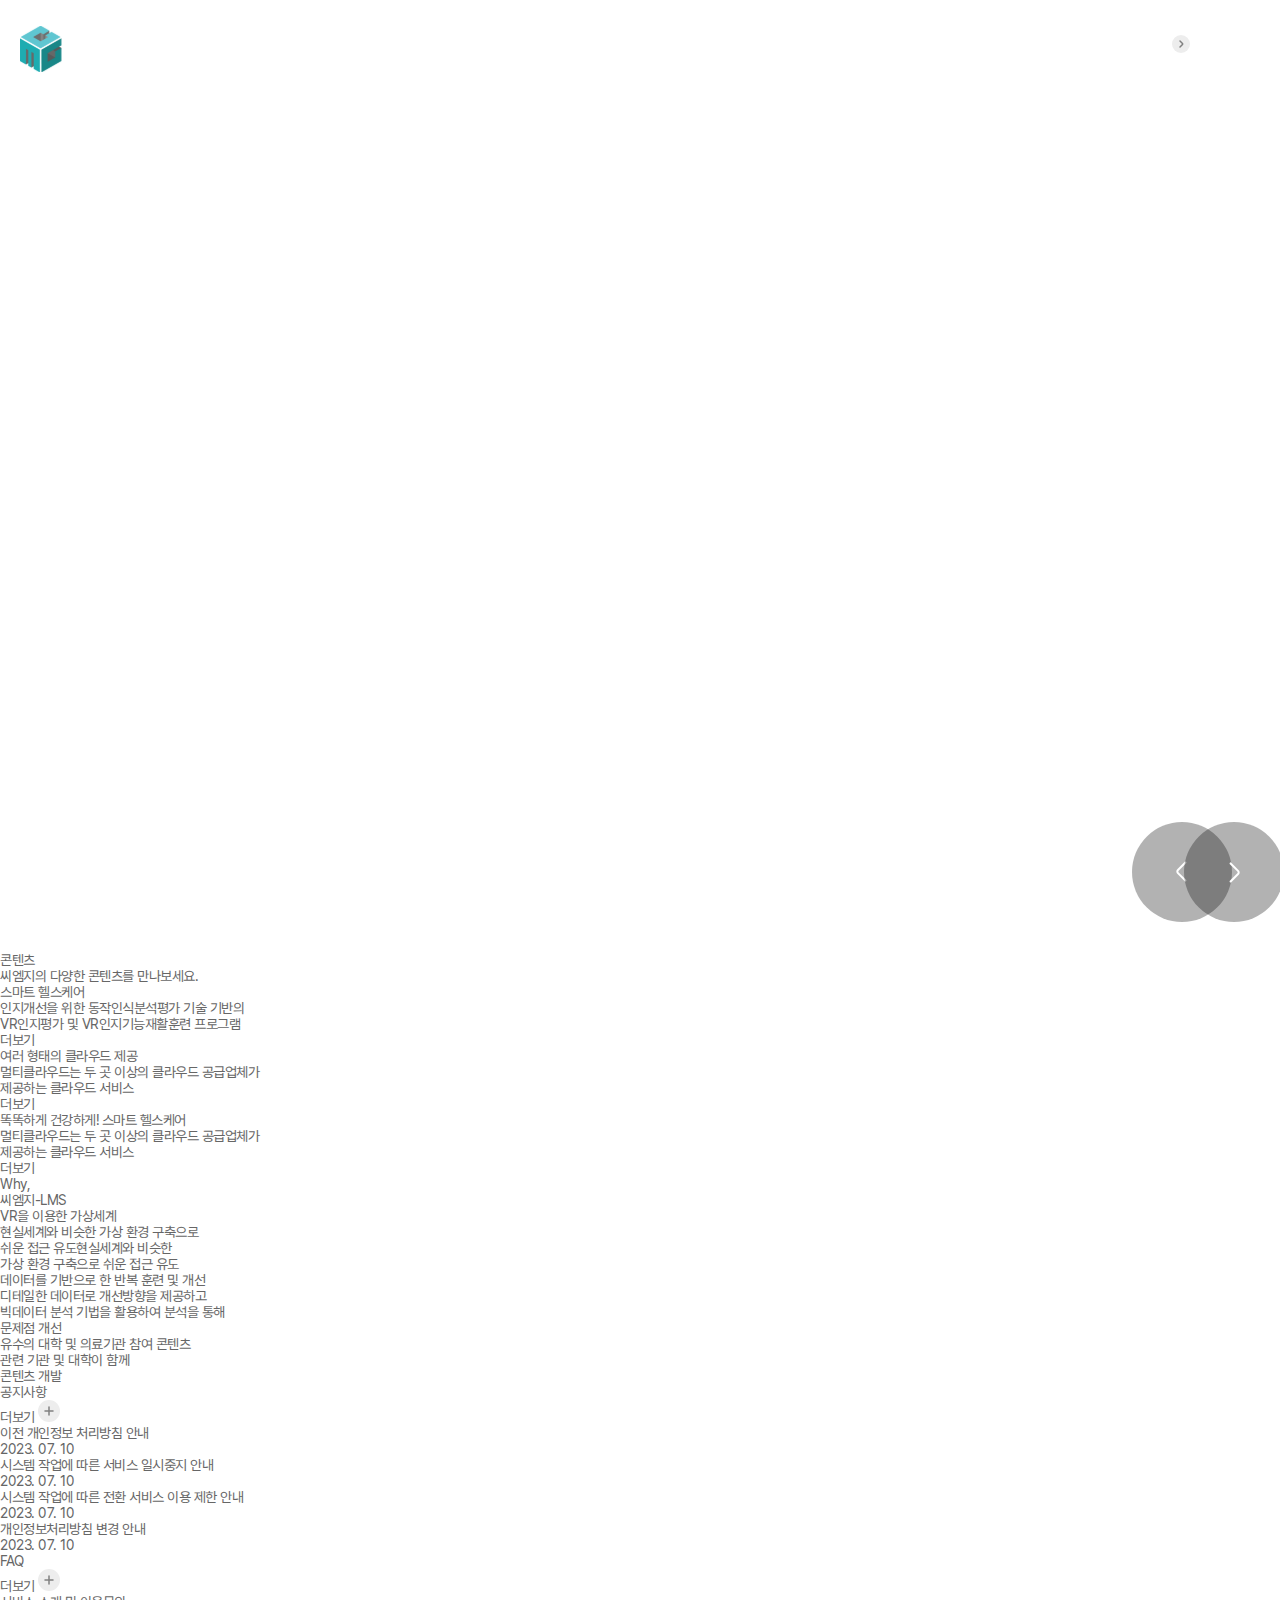
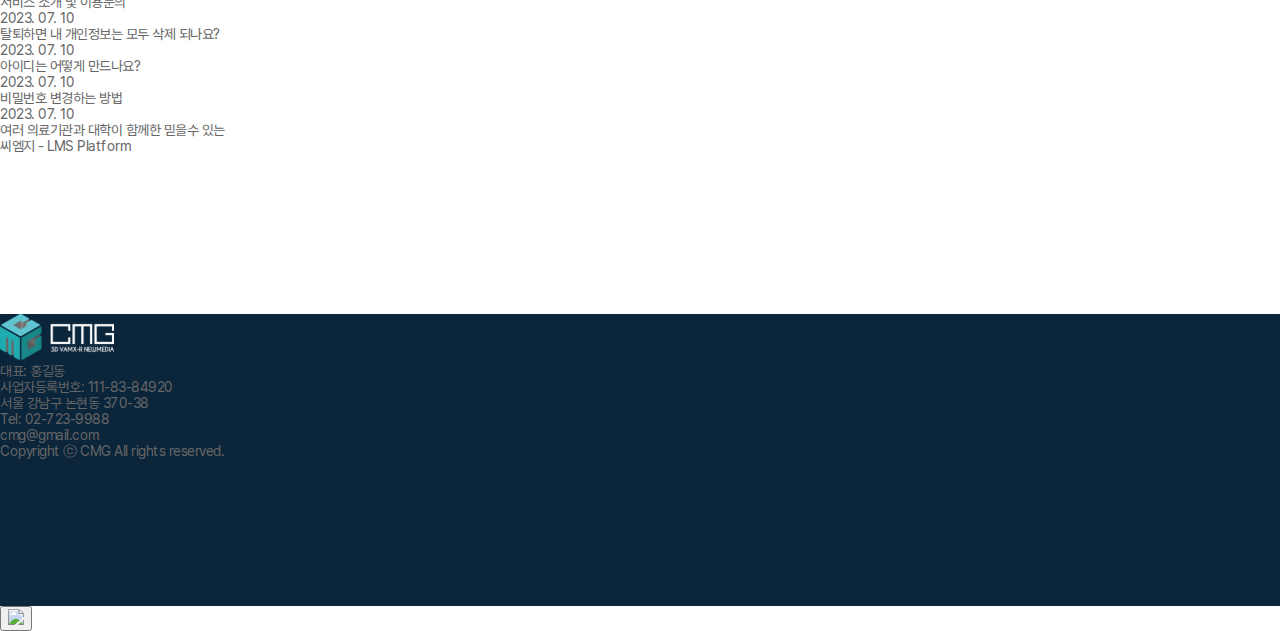
==== html/page/index.html @ c01ad48a "Initial commit" ====
<!DOCTYPE html>
<html>
<head>
    <meta charset="utf-8"/>
    <meta name="viewport"
          content="user-scalable=no, initial-scale=1.0, maximum-scale=1.0, minimum-scale=1.0, width=device-width"/>
    <meta name="format-detection" content="telephone=no"/>
    <title></title>
    <link rel="stylesheet" href="../../assets/style/swiper.css" type="text/css"/>
    <link rel="stylesheet" href="../../assets/style/common.css" type="text/css"/>

    <script type="text/javascript" src="../../assets/script/ui.js"></script>
    <script type="text/javascript" src="../../assets/script/lib/swiper.js"></script>
    <script type="text/javascript" src="../../assets/script/common.js"></script>

</head>
<body>

<div class="wrapper"><!-- start : wrapper -->

    <header><!-- start : header -->
        <div class="rela">
            <h1>
                <a href="javascript:void(0)"><img src="../../assets/image/etc/etc-logo.svg" /></a>
            </h1>
            <div class="gnb-box">
                <ul class="gnb-list">
                    <li><a href="javascript:void(0)">플랫폼 소개</a></li>
                    <li><a href="javascript:void(0)">콘텐츠 소개</a></li>
                    <li><a href="javascript:void(0)">이용자 지원</a></li>
                    <li><a href="javascript:void(0)">제품문의</a></li>
                    <li><a href="javascript:void(0)">마이페이지</a></li>
                </ul>

                <div class="side-cont">
                    <a href="javascript:void(0)" class="btn-link-shop">
                        <span>로그인 · 회원가입</span>
                        <img src="../../assets/image/ico/ico-mb-arr.svg" />
                    </a>
                    <a href="javascript:void(0)" class="btn-total-nav"><img src="../../assets/image/ico/ico-totalmenu.svg" /></a>
                </div>

            </div>
        </div>

        <div class="totalmenu-wrap">
            <div class="rela01">
                <div class="mob-link-wrap">
                    <a href="javascript:void(0)" class="btn-link-shop">
                        <span>로그인 · 회원가입</span>
                        <img src="../../assets/image/ico/ico-mb-arr.svg" />
                    </a>
                </div>
                <ul>
                    <li>
                        <a href="javascript:void(0)">
                            <span>플랫폼 소개</span>
                            <div class="ico"></div>
                        </a>
                        <div class="sub-menu-wrap">
                            <div class="sub-item">
                                <ul>
                                    <li><a href="javascript:void(0)">스마트 헬스케어란?</a></li>
                                    <li><a href="javascript:void(0)">협력사 소개</a></li>
                                </ul>
                            </div>
                        </div>
                    </li>
                    <li>
                        <a href="javascript:void(0)">
                            <span>콘텐츠 소개</span>
                            <div class="ico"></div>
                        </a>
                        <div class="sub-menu-wrap">
                            <div class="sub-item">
                                <ul>
                                    <li><a href="javascript:void(0)">스마트 헬스케어란?</a></li>
                                    <li><a href="javascript:void(0)">협력사 소개</a></li>
                                </ul>
                            </div>
                        </div>
                    </li>
                    <li>
                        <a href="javascript:void(0)">
                            <span>이용자 지원</span>
                            <div class="ico"></div>
                        </a>
                        <div class="sub-menu-wrap">
                            <div class="sub-item">
                                <ul>
                                    <li><a href="javascript:void(0)">스마트 헬스케어란?</a></li>
                                    <li><a href="javascript:void(0)">협력사 소개</a></li>
                                </ul>
                            </div>
                        </div>
                    </li>
                    <li>
                        <a href="javascript:void(0)">
                            <span>제품문의</span>
                            <div class="ico"></div>
                        </a>
                        <div class="sub-menu-wrap">
                            <div class="sub-item">
                                <ul>
                                    <li><a href="javascript:void(0)">스마트 헬스케어란?</a></li>
                                    <li><a href="javascript:void(0)">협력사 소개</a></li>
                                </ul>
                            </div>
                        </div>
                    </li>
                    <li>
                        <a href="javascript:void(0)">
                            <span>마이페이지</span>
                            <div class="ico"></div>
                        </a>
                        <div class="sub-menu-wrap">
                            <div class="sub-item">
                                <ul>
                                    <li><a href="javascript:void(0)">스마트 헬스케어란?</a></li>
                                    <li><a href="javascript:void(0)">협력사 소개</a></li>
                                </ul>
                            </div>
                        </div>
                    </li>
                </ul>

            </div>
        </div>

    </header><!-- end : header -->

    <div class="container" id="contents"><!-- start : container -->

        <section class="main-slide-wrap">
            <!-- Swiper -->
            <div id="main-slide-wrap" class="swiper-container">
                <div class="swiper-wrapper">
                    <div class="swiper-slide">
                        <div class="slide-item bg01" style="background:url(../../assets/image/etc/etc-main-slide-list01.jpg) no-repeat center top"></div>
                        <div class="cont">
                            <div class="tit">MAKE YOUR PHYSICAL <br />ACTIVITY BETTER</div>
                            <div class="desc">모두가 건강한 삶을 나누는 가치 당신의 활동을 연구하는 CMG</div>
                        </div>
                    </div>
                    <div class="swiper-slide">
                        <div class="slide-item bg02" style="background:url(../../assets/image/etc/etc-main-slide-list01.jpg) no-repeat center top"></div>
                        <div class="cont">
                            <div class="tit">MAKE YOUR PHYSICAL <br />ACTIVITY BETTER</div>
                            <div class="desc">모두가 건강한 삶을 나누는 가치 당신의 활동을 연구하는 CMG</div>
                        </div>
                    </div>
                    <div class="swiper-slide">
                        <div class="slide-item bg03" style="background:url(../../assets/image/etc/etc-main-slide-list01.jpg) no-repeat center top"></div>
                        <div class="cont">
                            <div class="tit">MAKE YOUR PHYSICAL <br />ACTIVITY BETTER</div>
                            <div class="desc">모두가 건강한 삶을 나누는 가치 당신의 활동을 연구하는 CMG</div>
                        </div>
                    </div>

                </div>

                <div class="main-slide-ctrl">
                    <button type="button" class="btn-prev" onclick="mainSlideWrap.slidePrev()"><img src="../../assets/image/ico/ico-slide-prev.svg" /></button>
                    <button type="button" class="btn-next" onclick="mainSlideWrap.slideNext()"><img src="../../assets/image/ico/ico-slide-next.svg" /></button>
                </div>
            </div>
            <script>
                var mainSlideWrap = new Swiper('#main-slide-wrap', {
                    //loop: true,
                    speed: 1000,
                    parallax: true,
                    slidesPerView: "1",
                    spaceBetween: 0,
                    pagination: {
                        el: ".swiper-pagination",
                        type: "progressbar",
                    },
                    breakpoints: {
                        320: {
                            slidesPerView:'1',
                            spaceBetween: 0
                        },
                        // when window width is >= 640px
                        769: {
                            autoplay: {
                                delay: 4000,
                                disableOnInteraction: false,
                            },
                            slidesPerView:'1',
                            spaceBetween: 0
                        }
                    },
                    on: {
                        slideChangeTransitionEnd: function () {
                           // $(".main-slide-wrap .pagination-cnt-wrap span").text(this.activeIndex+1);
                            $(".main-mob-page ul li a").removeClass("on");
                            $(".main-mob-page ul li:eq("+this.activeIndex+") a").addClass("on");
                        },
                    }
                });

            </script>
        </section>

        <!--
        aos="fade-right" data-aos-delay="50"
        -->

        <section class="main-contents-wrap">
            <div class="mtit">콘텐츠</div>
            <div class="mdesc">씨엠지의 다양한 콘텐츠를 만나보세요.</div>
            <ul>
                <li>
                    <a href="javascript:void(0)">
                        <div class="mpic">
                            <div class="stit">스마트 헬스케어</div>
                            <div class="sdesc">인지개선을 위한 동작인식분석평가 기술 기반의
                                <br />VR인지평가 및 VR인지기능재활훈련 프로그램</div>
                            <div class="more">더보기</div>
                        </div>
                    </a>
                </li>
                <li>
                    <a href="javascript:void(0)">
                        <div class="mpic">
                            <div class="stit">여러 형태의 클라우드 제공</div>
                            <div class="sdesc">멀티클라우드는 두 곳 이상의 클라우드 공급업체가
                                <br />제공하는 클라우드 서비스</div>
                            <div class="more">더보기</div>
                        </div>
                    </a>
                </li>
                <li>
                    <a href="javascript:void(0)">
                        <div class="mpic">
                            <div class="stit">똑똑하게 건강하게! 스마트 헬스케어</div>
                            <div class="sdesc">멀티클라우드는 두 곳 이상의 클라우드 공급업체가
                                <br />제공하는 클라우드 서비스</div>
                            <div class="more">더보기</div>
                        </div>
                    </a>
                </li>
            </ul>
        </section>

        <section class="main-why-wrap">
            <div class="mtit">Why, <br />씨엠지-LMS</div>
            <ul>
                <li>
                    <div class="sico"></div>
                    <div class="stit">VR을 이용한 가상세계</div>
                    <div class="sdesc">현실세계와 비슷한 가상 환경 구축으로
                        <br />쉬운 접근 유도현실세계와 비슷한
                        <br />가상 환경 구축으로 쉬운 접근 유도</div>
                </li>
                <li>
                    <div class="sico"></div>
                    <div class="stit">데이터를 기반으로 한 반복 훈련 및 개선</div>
                    <div class="sdesc">디테일한 데이터로 개선방향을 제공하고
                        <br />빅데이터 분석 기법을 활용하여 분석을 통해
                        <br />문제점 개선</div>
                </li>
                <li>
                    <div class="sico"></div>
                    <div class="stit">유수의 대학 및 의료기관 참여 콘텐츠</div>
                    <div class="sdesc">관련 기관 및 대학이 함께
                        <br />콘텐츠 개발</div>
                </li>
            </ul>
        </section>

        <section class="main-latest-wrap">
            <div class="mitem">
                <div class="latest-header-wrap">
                    <div class="mtit">공지사항</div>
                    <a href="javascript:void(0)">
                        <span>더보기</span>
                        <img src="../../assets/image/ico/ico-more.svg" />
                    </a>
                </div>
                <ul>
                    <li>
                        <a href="javascript:void(0)">
                            <div class="stit">이전 개인정보 처리방침 안내</div>
                            <div class="sdate">2023. 07. 10</div>
                        </a>
                    </li>
                    <li>
                        <a href="javascript:void(0)">
                            <div class="stit">시스템 작업에 따른 서비스 일시중지 안내</div>
                            <div class="sdate">2023. 07. 10</div>
                        </a>
                    </li>
                    <li>
                        <a href="javascript:void(0)">
                            <div class="stit">시스템 작업에 따른 전환 서비스 이용 제한 안내</div>
                            <div class="sdate">2023. 07. 10</div>
                        </a>
                    </li>
                    <li>
                        <a href="javascript:void(0)">
                            <div class="stit">개인정보처리방침 변경 안내</div>
                            <div class="sdate">2023. 07. 10</div>
                        </a>
                    </li>
                </ul>
            </div>
            <div class="mitem">
                <div class="latest-header-wrap">
                    <div class="mtit">FAQ</div>
                    <a href="javascript:void(0)">
                        <span>더보기</span>
                        <img src="../../assets/image/ico/ico-more.svg" />
                    </a>
                </div>
                <ul>
                    <li>
                        <a href="javascript:void(0)">
                            <div class="stit">서비스 소개 및 이용문의</div>
                            <div class="sdate">2023. 07. 10</div>
                        </a>
                    </li>
                    <li>
                        <a href="javascript:void(0)">
                            <div class="stit">탈퇴하면 내 개인정보는 모두 삭제 되나요?</div>
                            <div class="sdate">2023. 07. 10</div>
                        </a>
                    </li>
                    <li>
                        <a href="javascript:void(0)">
                            <div class="stit">아이디는 어떻게 만드나요?</div>
                            <div class="sdate">2023. 07. 10</div>
                        </a>
                    </li>
                    <li>
                        <a href="javascript:void(0)">
                            <div class="stit">비밀번호 변경하는 방법</div>
                            <div class="sdate">2023. 07. 10</div>
                        </a>
                    </li>
                </ul>
            </div>
        </section>

        <section class="main-partner-wrap">
            <div class="mtit">여러 의료기관과 대학이 함께한 믿을수 있는
                <br /><strong>씨엠지 - LMS Platform</strong>
            </div>
            <ul>
                <li><img src="" /></li>
                <li><img src="" /></li>
                <li><img src="" /></li>
                <li><img src="" /></li>
                <li><img src="" /></li>
                <li><img src="" /></li>
                <li><img src="" /></li>
                <li><img src="" /></li>
                <li><img src="" /></li>
                <li><img src="" /></li>
            </ul>
        </section>




        <footer><!-- start : footer -->

            <div class="rela">
                <div class="lt-item"><img src="../../assets/image/etc/etc-logo.svg" /></div>
                <ul class="fnb-list">
                    <li><a href="javascript:void(0)">개인정보처리방침</a></li>
                    <li><a href="javascript:void(0)">이용약관</a></li>
                    <li><a href="javascript:void(0)">이메일무단수집거부</a></li>
                    <li><a href="javascript:void(0)">문의하기</a></li>
                </ul>
            </div>
            <div class="rela t01">
                <ul class="finfo-list">
                    <li>대표: 홍길동</li>
                    <li>사업자등록번호: 111-83-84920</li>
                    <li>서울 강남구 논현동 370-38</li>
                    <li>Tel: 02-723-9988</li>
                    <li>cmg@gmail.com</li>
                </ul>
                <div class="copy">Copyright ⓒ CMG All rights reserved.</div>
            </div>
        </footer><!-- end : footer -->
    </div><!-- end : container -->


</div>

<div class="fixed-item-wrap">
    <button type="button" class="btn-topbtn"><img src="../../assets/image/ico/ico-topbtn.png" /></button>
</div>


</body>
</html>
---- assets/style/common.css ----
@charset "utf-8";
@import url('default.css');
@import url('jquery-ui.css');
@import url('aos.css');

@font-face {
    font-family: 'Pretendard';
    font-weight: 900;
    font-display: swap;
    src: local('Pretendard Black'), url('../fonts/Pretendard-Black.woff2') format('woff2'), url('../fonts/Pretendard-Black.woff') format('woff');
}

@font-face {
    font-family: 'Pretendard';
    font-weight: 800;
    font-display: swap;
    src: local('Pretendard ExtraBold'), url('../fonts/Pretendard-ExtraBold.woff2') format('woff2'), url('../fonts/Pretendard-ExtraBold.woff') format('woff');
}

@font-face {
    font-family: 'Pretendard';
    font-weight: 700;
    font-display: swap;
    src: local('Pretendard Bold'), url('../fonts/Pretendard-Bold.woff2') format('woff2'), url('../fonts/Pretendard-Bold.woff') format('woff');
}

@font-face {
    font-family: 'Pretendard';
    font-weight: 600;
    font-display: swap;
    src: local('Pretendard SemiBold'), url('../fonts/Pretendard-SemiBold.woff2') format('woff2'), url('../fonts/Pretendard-SemiBold.woff') format('woff');
}

@font-face {
    font-family: 'Pretendard';
    font-weight: 500;
    font-display: swap;
    src: local('Pretendard Medium'), url('../fonts/Pretendard-Medium.woff2') format('woff2'), url('../fonts/Pretendard-Medium.woff') format('woff');
}

@font-face {
    font-family: 'Pretendard';
    font-weight: 400;
    font-display: swap;
    src: local('Pretendard Regular'), url('../fonts/Pretendard-Regular.woff2') format('woff2'), url('../fonts/Pretendard-Regular.woff') format('woff');
}

@font-face {
    font-family: 'Pretendard';
    font-weight: 300;
    font-display: swap;
    src: local('Pretendard Light'), url('../fonts/Pretendard-Light.woff2') format('woff2'), url('../fonts/Pretendard-Light.woff') format('woff');
}

@font-face {
    font-family: 'Pretendard';
    font-weight: 200;
    font-display: swap;
    src: local('Pretendard ExtraLight'), url('../fonts/Pretendard-ExtraLight.woff2') format('woff2'), url('../fonts/Pretendard-ExtraLight.woff') format('woff');
}

@font-face {
    font-family: 'Pretendard';
    font-weight: 100;
    font-display: swap;
    src: local('Pretendard Thin'), url('../fonts/Pretendard-Thin.woff2') format('woff2'), url('../fonts/Pretendard-Thin.woff') format('woff');
}

*{ font-family: 'Pretendard';font-weight:400;font-size:14px;color:#666;-webkit-overflow-scrolling: touch;letter-spacing:-.5px;}
html,body,p, input, select, form, label, mark, ul, ul li, ol, ol li, dl, dl dt, dl dd, img, a, table, h1, h2, h3, h4, h5{margin:0;padding:0;}
img{ border:0; }
ul, ol{ list-style:none; }
a{color:#555;text-decoration:none;}
a:hover, a:active, a:visited{text-decoration:none !important; }
table{border:0;border-collapse:collapse;table-layout:fixed;}

.hidden{position:absolute;left:-20000px;}
.w100{width:100px !important;}
.w150{width:150px !important;}

.ml5{margin-left:5px !important}
.ml20{margin-left:20px !important}
.ml30{margin-left:30px !important}

.mt0{margin-top:0px !important}
.mt5{margin-top:5px !important}
.mt10{margin-top:10px !important}
.mt20{margin-top:20px !important}
.mt30{margin-top:30px !important}
.mt35{margin-top:35px !important}
.mt40{margin-top:40px !important}
.mt50{margin-top:50px !important}

.mb5{margin-bottom:5px !important}
.mb10{margin-bottom:10px;}
.mb20{margin-bottom:20px;}
.mb30{margin-bottom:30px;}

::selection {background:#99CC00;color: #FFF;text-shadow: none;}
::-moz-selection {background:#99CC00;color: #FFF;text-shadow: none;}
::-webkit-selection {background:#99CC00;color: #FFF;text-shadow: none;}

a{opacity:1;text-decoration:none !important;}

a.cubic{-webkit-transition:.3s;outline:0;}
a.cubic:active{outline:0;}
a.cubic:hover{opacity:.8;-webkit-transform: scale(0.95);-webkit-transition-timing-function: cubic-bezier(0.47, 2.02, 0.47, 2.02);}

.hidden{position:absolute;left:-20000px;}

select {cursor:pointer;outline:none;background:url(../image/bg/bg-select01.png) no-repeat right center;background-size:30px 30px;appearance: none;-moz-appearance:none;-webkit-appearance: none;}
select::-ms-expand {display:none}

input[type=checkbox]{outline:none;float:left;background:url(../image/bg/bg-chk-off.png) no-repeat;background-size:32px 32px;border:0;width:32px;height:32px;overflow:hidden;appearance: none;-moz-appearance: none;-webkit-appearance: none;}
input[type=checkbox]:checked{width:32px;height:32px;background:url(../image/bg/bg-chk-on.png) no-repeat;background-size:32px 32px;}
input[type=checkbox]::-ms-check{border:0;outline:none;appearance: none;-moz-appearance: none;-webkit-appearance: none;width:32px;height:32px;content:"";background:url(../image/bg/bg-chk-off.png) no-repeat;background-size:32px 32px;}
input[type=checkbox]:checked::-ms-check{color:transparent;background:url(../image/bg/bg-chk-on.png) no-repeat;background-size:32px 32px;}

input.chk01[type=checkbox]{outline:none;float:left;background:url(../image/bg/bg-chk-off.svg) no-repeat;background-size:20px 20px;border:0;width:20px;height:20px;overflow:hidden;appearance: none;-moz-appearance: none;-webkit-appearance: none;}
input.chk01[type=checkbox]:checked{width:20px;height:20px;background:url(../image/bg/bg-chk-on.svg) no-repeat;background-size:20px 20px;}
input.chk01[type=checkbox]::-ms-check{border:0;outline:none;appearance: none;-moz-appearance: none;-webkit-appearance: none;width:20px;height:20px;content:"";background:url(../image/bg/bg-chk-off.svg) no-repeat;background-size:20px 20px;}
input.chk01[type=checkbox]:checked::-ms-check{color:transparent;background:url(../image/bg/bg-chk-on.svg) no-repeat;background-size:20px 20px;}


input[type=radio]{outline:none;float:left;background:url(../image/bg/bg-rd-off.svg) no-repeat;background-size:20px 20px;border:0;width:20px;height:20px;overflow:hidden;appearance: none;-moz-appearance: none;-webkit-appearance: none;}
input[type=radio]:checked{width:20px;height:20px;background:url(../image/bg/bg-rd-on.svg) no-repeat;background-size:20px 20px;}
input[type=radio]::-ms-check{border:0;outline:none;appearance: none;-moz-appearance: none;-webkit-appearance: none;width:20px;height:20px;content:"";background:url(../image/bg/bg-rd-off.svg) no-repeat;background-size:20px 20px;}
input[type=radio]:checked::-ms-check{color:transparent;background:url(../image/bg/bg-rd-on.svg) no-repeat;background-size:20px 20px;}

input{outline:none;}
button{cursor:pointer;outline:none;}
input::-webkit-input-placeholder {color: #c7c7cc;}
textarea::-webkit-input-placeholder {color: #c7c7cc;}

/*
input[type=radio]{outline:none;float:left;background:url(../image/bg/bg-rd-off.png) no-repeat;background-size:20px 20px;border:0;width:20px;height:20px;overflow:hidden;appearance: none;-moz-appearance: none;-webkit-appearance: none;}
input[type=radio]:checked{width:20px;height:20px;background:url(../image/bg/bg-rd-on.png) no-repeat;background-size:20px 20px;}
input[type=radio]::-ms-check{border:0;outline:none;appearance: none;-moz-appearance: none;-webkit-appearance: none;width:20px;height:20px;content:"";background:url(../image/bg/bg-rd-off.png) no-repeat;background-size:20px 20px;}
input[type=radio]:checked::-ms-check{color:transparent;background:url(../image/bg/bg-rd-on.png) no-repeat;background-size:20px 20px;}
*/
@font-face{font-family:element-icons;src:url(../fonts/element.woff) format("woff"),url(../fonts/element.ttf) format("truetype");font-weight:400;font-display:"auto";font-style:normal}[class*=" el-icon-"],[class^=el-icon-]{font-family:element-icons!important;speak:none;font-style:normal;font-weight:400;font-variant:normal;text-transform:none;line-height:1;vertical-align:baseline;display:inline-block;-webkit-font-smoothing:antialiased;-moz-osx-font-smoothing:grayscale}.el-icon-ice-cream-round:before{content:"\e6a0"}.el-icon-ice-cream-square:before{content:"\e6a3"}.el-icon-lollipop:before{content:"\e6a4"}.el-icon-potato-strips:before{content:"\e6a5"}.el-icon-milk-tea:before{content:"\e6a6"}.el-icon-ice-drink:before{content:"\e6a7"}.el-icon-ice-tea:before{content:"\e6a9"}.el-icon-coffee:before{content:"\e6aa"}.el-icon-orange:before{content:"\e6ab"}.el-icon-pear:before{content:"\e6ac"}.el-icon-apple:before{content:"\e6ad"}.el-icon-cherry:before{content:"\e6ae"}.el-icon-watermelon:before{content:"\e6af"}.el-icon-grape:before{content:"\e6b0"}.el-icon-refrigerator:before{content:"\e6b1"}.el-icon-goblet-square-full:before{content:"\e6b2"}.el-icon-goblet-square:before{content:"\e6b3"}.el-icon-goblet-full:before{content:"\e6b4"}.el-icon-goblet:before{content:"\e6b5"}.el-icon-cold-drink:before{content:"\e6b6"}.el-icon-coffee-cup:before{content:"\e6b8"}.el-icon-water-cup:before{content:"\e6b9"}.el-icon-hot-water:before{content:"\e6ba"}.el-icon-ice-cream:before{content:"\e6bb"}.el-icon-dessert:before{content:"\e6bc"}.el-icon-sugar:before{content:"\e6bd"}.el-icon-tableware:before{content:"\e6be"}.el-icon-burger:before{content:"\e6bf"}.el-icon-knife-fork:before{content:"\e6c1"}.el-icon-fork-spoon:before{content:"\e6c2"}.el-icon-chicken:before{content:"\e6c3"}.el-icon-food:before{content:"\e6c4"}.el-icon-dish-1:before{content:"\e6c5"}.el-icon-dish:before{content:"\e6c6"}.el-icon-moon-night:before{content:"\e6ee"}.el-icon-moon:before{content:"\e6f0"}.el-icon-cloudy-and-sunny:before{content:"\e6f1"}.el-icon-partly-cloudy:before{content:"\e6f2"}.el-icon-cloudy:before{content:"\e6f3"}.el-icon-sunny:before{content:"\e6f6"}.el-icon-sunset:before{content:"\e6f7"}.el-icon-sunrise-1:before{content:"\e6f8"}.el-icon-sunrise:before{content:"\e6f9"}.el-icon-heavy-rain:before{content:"\e6fa"}.el-icon-lightning:before{content:"\e6fb"}.el-icon-light-rain:before{content:"\e6fc"}.el-icon-wind-power:before{content:"\e6fd"}.el-icon-baseball:before{content:"\e712"}.el-icon-soccer:before{content:"\e713"}.el-icon-football:before{content:"\e715"}.el-icon-basketball:before{content:"\e716"}.el-icon-ship:before{content:"\e73f"}.el-icon-truck:before{content:"\e740"}.el-icon-bicycle:before{content:"\e741"}.el-icon-mobile-phone:before{content:"\e6d3"}.el-icon-service:before{content:"\e6d4"}.el-icon-key:before{content:"\e6e2"}.el-icon-unlock:before{content:"\e6e4"}.el-icon-lock:before{content:"\e6e5"}.el-icon-watch:before{content:"\e6fe"}.el-icon-watch-1:before{content:"\e6ff"}.el-icon-timer:before{content:"\e702"}.el-icon-alarm-clock:before{content:"\e703"}.el-icon-map-location:before{content:"\e704"}.el-icon-delete-location:before{content:"\e705"}.el-icon-add-location:before{content:"\e706"}.el-icon-location-information:before{content:"\e707"}.el-icon-location-outline:before{content:"\e708"}.el-icon-location:before{content:"\e79e"}.el-icon-place:before{content:"\e709"}.el-icon-discover:before{content:"\e70a"}.el-icon-first-aid-kit:before{content:"\e70b"}.el-icon-trophy-1:before{content:"\e70c"}.el-icon-trophy:before{content:"\e70d"}.el-icon-medal:before{content:"\e70e"}.el-icon-medal-1:before{content:"\e70f"}.el-icon-stopwatch:before{content:"\e710"}.el-icon-mic:before{content:"\e711"}.el-icon-copy-document:before{content:"\e718"}.el-icon-full-screen:before{content:"\e719"}.el-icon-switch-button:before{content:"\e71b"}.el-icon-aim:before{content:"\e71c"}.el-icon-crop:before{content:"\e71d"}.el-icon-odometer:before{content:"\e71e"}.el-icon-time:before{content:"\e71f"}.el-icon-bangzhu:before{content:"\e724"}.el-icon-close-notification:before{content:"\e726"}.el-icon-microphone:before{content:"\e727"}.el-icon-turn-off-microphone:before{content:"\e728"}.el-icon-position:before{content:"\e729"}.el-icon-postcard:before{content:"\e72a"}.el-icon-message:before{content:"\e72b"}.el-icon-chat-line-square:before{content:"\e72d"}.el-icon-chat-dot-square:before{content:"\e72e"}.el-icon-chat-dot-round:before{content:"\e72f"}.el-icon-chat-square:before{content:"\e730"}.el-icon-chat-line-round:before{content:"\e731"}.el-icon-chat-round:before{content:"\e732"}.el-icon-set-up:before{content:"\e733"}.el-icon-turn-off:before{content:"\e734"}.el-icon-open:before{content:"\e735"}.el-icon-connection:before{content:"\e736"}.el-icon-link:before{content:"\e737"}.el-icon-cpu:before{content:"\e738"}.el-icon-thumb:before{content:"\e739"}.el-icon-female:before{content:"\e73a"}.el-icon-male:before{content:"\e73b"}.el-icon-guide:before{content:"\e73c"}.el-icon-news:before{content:"\e73e"}.el-icon-price-tag:before{content:"\e744"}.el-icon-discount:before{content:"\e745"}.el-icon-wallet:before{content:"\e747"}.el-icon-coin:before{content:"\e748"}.el-icon-money:before{content:"\e749"}.el-icon-bank-card:before{content:"\e74a"}.el-icon-box:before{content:"\e74b"}.el-icon-present:before{content:"\e74c"}.el-icon-sell:before{content:"\e6d5"}.el-icon-sold-out:before{content:"\e6d6"}.el-icon-shopping-bag-2:before{content:"\e74d"}.el-icon-shopping-bag-1:before{content:"\e74e"}.el-icon-shopping-cart-2:before{content:"\e74f"}.el-icon-shopping-cart-1:before{content:"\e750"}.el-icon-shopping-cart-full:before{content:"\e751"}.el-icon-smoking:before{content:"\e752"}.el-icon-no-smoking:before{content:"\e753"}.el-icon-house:before{content:"\e754"}.el-icon-table-lamp:before{content:"\e755"}.el-icon-school:before{content:"\e756"}.el-icon-office-building:before{content:"\e757"}.el-icon-toilet-paper:before{content:"\e758"}.el-icon-notebook-2:before{content:"\e759"}.el-icon-notebook-1:before{content:"\e75a"}.el-icon-files:before{content:"\e75b"}.el-icon-collection:before{content:"\e75c"}.el-icon-receiving:before{content:"\e75d"}.el-icon-suitcase-1:before{content:"\e760"}.el-icon-suitcase:before{content:"\e761"}.el-icon-film:before{content:"\e763"}.el-icon-collection-tag:before{content:"\e765"}.el-icon-data-analysis:before{content:"\e766"}.el-icon-pie-chart:before{content:"\e767"}.el-icon-data-board:before{content:"\e768"}.el-icon-data-line:before{content:"\e76d"}.el-icon-reading:before{content:"\e769"}.el-icon-magic-stick:before{content:"\e76a"}.el-icon-coordinate:before{content:"\e76b"}.el-icon-mouse:before{content:"\e76c"}.el-icon-brush:before{content:"\e76e"}.el-icon-headset:before{content:"\e76f"}.el-icon-umbrella:before{content:"\e770"}.el-icon-scissors:before{content:"\e771"}.el-icon-mobile:before{content:"\e773"}.el-icon-attract:before{content:"\e774"}.el-icon-monitor:before{content:"\e775"}.el-icon-search:before{content:"\e778"}.el-icon-takeaway-box:before{content:"\e77a"}.el-icon-paperclip:before{content:"\e77d"}.el-icon-printer:before{content:"\e77e"}.el-icon-document-add:before{content:"\e782"}.el-icon-document:before{content:"\e785"}.el-icon-document-checked:before{content:"\e786"}.el-icon-document-copy:before{content:"\e787"}.el-icon-document-delete:before{content:"\e788"}.el-icon-document-remove:before{content:"\e789"}.el-icon-tickets:before{content:"\e78b"}.el-icon-folder-checked:before{content:"\e77f"}.el-icon-folder-delete:before{content:"\e780"}.el-icon-folder-remove:before{content:"\e781"}.el-icon-folder-add:before{content:"\e783"}.el-icon-folder-opened:before{content:"\e784"}.el-icon-folder:before{content:"\e78a"}.el-icon-edit-outline:before{content:"\e764"}.el-icon-edit:before{content:"\e78c"}.el-icon-date:before{content:"\e78e"}.el-icon-c-scale-to-original:before{content:"\e7c6"}.el-icon-view:before{content:"\e6ce"}.el-icon-loading:before{content:"\e6cf"}.el-icon-rank:before{content:"\e6d1"}.el-icon-sort-down:before{content:"\e7c4"}.el-icon-sort-up:before{content:"\e7c5"}.el-icon-sort:before{content:"\e6d2"}.el-icon-finished:before{content:"\e6cd"}.el-icon-refresh-left:before{content:"\e6c7"}.el-icon-refresh-right:before{content:"\e6c8"}.el-icon-refresh:before{content:"\e6d0"}.el-icon-video-play:before{content:"\e7c0"}.el-icon-video-pause:before{content:"\e7c1"}.el-icon-d-arrow-right:before{content:"\e6dc"}.el-icon-d-arrow-left:before{content:"\e6dd"}.el-icon-arrow-up:before{content:"\e6e1"}.el-icon-arrow-down:before{content:"\e6df"}.el-icon-arrow-right:before{content:"\e6e0"}.el-icon-arrow-left:before{content:"\e6de"}.el-icon-top-right:before{content:"\e6e7"}.el-icon-top-left:before{content:"\e6e8"}.el-icon-top:before{content:"\e6e6"}.el-icon-bottom:before{content:"\e6eb"}.el-icon-right:before{content:"\e6e9"}.el-icon-back:before{content:"\e6ea"}.el-icon-bottom-right:before{content:"\e6ec"}.el-icon-bottom-left:before{content:"\e6ed"}.el-icon-caret-top:before{content:"\e78f"}.el-icon-caret-bottom:before{content:"\e790"}.el-icon-caret-right:before{content:"\e791"}.el-icon-caret-left:before{content:"\e792"}.el-icon-d-caret:before{content:"\e79a"}.el-icon-share:before{content:"\e793"}.el-icon-menu:before{content:"\e798"}.el-icon-s-grid:before{content:"\e7a6"}.el-icon-s-check:before{content:"\e7a7"}.el-icon-s-data:before{content:"\e7a8"}.el-icon-s-opportunity:before{content:"\e7aa"}.el-icon-s-custom:before{content:"\e7ab"}.el-icon-s-claim:before{content:"\e7ad"}.el-icon-s-finance:before{content:"\e7ae"}.el-icon-s-comment:before{content:"\e7af"}.el-icon-s-flag:before{content:"\e7b0"}.el-icon-s-marketing:before{content:"\e7b1"}.el-icon-s-shop:before{content:"\e7b4"}.el-icon-s-open:before{content:"\e7b5"}.el-icon-s-management:before{content:"\e7b6"}.el-icon-s-ticket:before{content:"\e7b7"}.el-icon-s-release:before{content:"\e7b8"}.el-icon-s-home:before{content:"\e7b9"}.el-icon-s-promotion:before{content:"\e7ba"}.el-icon-s-operation:before{content:"\e7bb"}.el-icon-s-unfold:before{content:"\e7bc"}.el-icon-s-fold:before{content:"\e7a9"}.el-icon-s-platform:before{content:"\e7bd"}.el-icon-s-order:before{content:"\e7be"}.el-icon-s-cooperation:before{content:"\e7bf"}.el-icon-bell:before{content:"\e725"}.el-icon-message-solid:before{content:"\e799"}.el-icon-video-camera:before{content:"\e772"}.el-icon-video-camera-solid:before{content:"\e796"}.el-icon-camera:before{content:"\e779"}.el-icon-camera-solid:before{content:"\e79b"}.el-icon-download:before{content:"\e77c"}.el-icon-upload2:before{content:"\e77b"}.el-icon-upload:before{content:"\e7c3"}.el-icon-picture-outline-round:before{content:"\e75f"}.el-icon-picture-outline:before{content:"\e75e"}.el-icon-picture:before{content:"\e79f"}.el-icon-close:before{content:"\e6db"}.el-icon-check:before{content:"\e6da"}.el-icon-plus:before{content:"\e6d9"}.el-icon-minus:before{content:"\e6d8"}.el-icon-help:before{content:"\e73d"}.el-icon-s-help:before{content:"\e7b3"}.el-icon-circle-close:before{content:"\e78d"}.el-icon-circle-check:before{content:"\e720"}.el-icon-circle-plus-outline:before{content:"\e723"}.el-icon-remove-outline:before{content:"\e722"}.el-icon-zoom-out:before{content:"\e776"}.el-icon-zoom-in:before{content:"\e777"}.el-icon-error:before{content:"\e79d"}.el-icon-success:before{content:"\e79c"}.el-icon-circle-plus:before{content:"\e7a0"}.el-icon-remove:before{content:"\e7a2"}.el-icon-info:before{content:"\e7a1"}.el-icon-question:before{content:"\e7a4"}.el-icon-warning-outline:before{content:"\e6c9"}.el-icon-warning:before{content:"\e7a3"}.el-icon-goods:before{content:"\e7c2"}.el-icon-s-goods:before{content:"\e7b2"}.el-icon-star-off:before{content:"\e717"}.el-icon-star-on:before{content:"\e797"}.el-icon-more-outline:before{content:"\e6cc"}.el-icon-more:before{content:"\e794"}.el-icon-phone-outline:before{content:"\e6cb"}.el-icon-phone:before{content:"\e795"}.el-icon-user:before{content:"\e6e3"}.el-icon-user-solid:before{content:"\e7a5"}.el-icon-setting:before{content:"\e6ca"}.el-icon-s-tools:before{content:"\e7ac"}.el-icon-delete:before{content:"\e6d7"}.el-icon-delete-solid:before{content:"\e7c9"}.el-icon-eleme:before{content:"\e7c7"}.el-icon-platform-eleme:before{content:"\e7ca"}.el-icon-loading{-webkit-animation:rotating 2s linear infinite;animation:rotating 2s linear infinite}.el-icon--right{margin-left:5px}.el-icon--left{margin-right:5px}

s.mCustomScrollbar{-ms-touch-action:pinch-zoom;touch-action:pinch-zoom}.mCustomScrollbar.mCS_no_scrollbar,.mCustomScrollbar.mCS_touch_action{-ms-touch-action:auto;touch-action:auto}.mCustomScrollBox{position:relative;overflow:hidden;height:100%;max-width:100%;outline:0;direction:ltr}.mCSB_container{overflow:hidden;width:auto;height:auto}.mCSB_inside>.mCSB_container{margin-right:30px}.mCSB_container.mCS_no_scrollbar_y.mCS_y_hidden{margin-right:0}.mCS-dir-rtl>.mCSB_inside>.mCSB_container{margin-right:0;margin-left:30px}.mCS-dir-rtl>.mCSB_inside>.mCSB_container.mCS_no_scrollbar_y.mCS_y_hidden{margin-left:0}.mCSB_scrollTools{position:absolute;width:16px;height:auto;left:auto;top:0;right:0;bottom:0;opacity:.75;filter:"alpha(opacity=75)";-ms-filter:"alpha(opacity=75)"}.mCSB_outside+.mCSB_scrollTools{right:-26px}.mCS-dir-rtl>.mCSB_inside>.mCSB_scrollTools,.mCS-dir-rtl>.mCSB_outside+.mCSB_scrollTools{right:auto;left:0}.mCS-dir-rtl>.mCSB_outside+.mCSB_scrollTools{left:-26px}.mCSB_scrollTools .mCSB_draggerContainer{position:absolute;top:0;left:0;bottom:0;right:0;height:auto}.mCSB_scrollTools a+.mCSB_draggerContainer{margin:20px 0}.mCSB_scrollTools .mCSB_draggerRail{width:2px;height:100%;margin:0 auto;-webkit-border-radius:16px;-moz-border-radius:16px;border-radius:16px}.mCSB_scrollTools .mCSB_dragger{cursor:pointer;width:100%;height:30px;z-index:1}.mCSB_scrollTools .mCSB_dragger .mCSB_dragger_bar{position:relative;width:4px;height:100%;margin:0 auto;-webkit-border-radius:16px;-moz-border-radius:16px;border-radius:16px;text-align:center}.mCSB_scrollTools_vertical.mCSB_scrollTools_onDrag_expand .mCSB_dragger.mCSB_dragger_onDrag_expanded .mCSB_dragger_bar,.mCSB_scrollTools_vertical.mCSB_scrollTools_onDrag_expand .mCSB_draggerContainer:hover .mCSB_dragger .mCSB_dragger_bar{width:12px}.mCSB_scrollTools_vertical.mCSB_scrollTools_onDrag_expand .mCSB_dragger.mCSB_dragger_onDrag_expanded+.mCSB_draggerRail,.mCSB_scrollTools_vertical.mCSB_scrollTools_onDrag_expand .mCSB_draggerContainer:hover .mCSB_draggerRail{width:8px}.mCSB_scrollTools .mCSB_buttonDown,.mCSB_scrollTools .mCSB_buttonUp{display:block;position:absolute;height:20px;width:100%;overflow:hidden;margin:0 auto;cursor:pointer}.mCSB_scrollTools .mCSB_buttonDown{bottom:0}.mCSB_horizontal.mCSB_inside>.mCSB_container{margin-right:0;margin-bottom:30px}.mCSB_horizontal.mCSB_outside>.mCSB_container{min-height:100%}.mCSB_horizontal>.mCSB_container.mCS_no_scrollbar_x.mCS_x_hidden{margin-bottom:0}.mCSB_scrollTools.mCSB_scrollTools_horizontal{width:auto;height:16px;top:auto;right:0;bottom:0;left:0}.mCustomScrollBox+.mCSB_scrollTools+.mCSB_scrollTools.mCSB_scrollTools_horizontal,.mCustomScrollBox+.mCSB_scrollTools.mCSB_scrollTools_horizontal{bottom:-26px}.mCSB_scrollTools.mCSB_scrollTools_horizontal a+.mCSB_draggerContainer{margin:0 20px}.mCSB_scrollTools.mCSB_scrollTools_horizontal .mCSB_draggerRail{width:100%;height:2px;margin:7px 0}.mCSB_scrollTools.mCSB_scrollTools_horizontal .mCSB_dragger{width:30px;height:100%;left:0}.mCSB_scrollTools.mCSB_scrollTools_horizontal .mCSB_dragger .mCSB_dragger_bar{width:100%;height:4px;margin:6px auto}.mCSB_scrollTools_horizontal.mCSB_scrollTools_onDrag_expand .mCSB_dragger.mCSB_dragger_onDrag_expanded .mCSB_dragger_bar,.mCSB_scrollTools_horizontal.mCSB_scrollTools_onDrag_expand .mCSB_draggerContainer:hover .mCSB_dragger .mCSB_dragger_bar{height:12px;margin:2px auto}.mCSB_scrollTools_horizontal.mCSB_scrollTools_onDrag_expand .mCSB_dragger.mCSB_dragger_onDrag_expanded+.mCSB_draggerRail,.mCSB_scrollTools_horizontal.mCSB_scrollTools_onDrag_expand .mCSB_draggerContainer:hover .mCSB_draggerRail{height:8px;margin:4px 0}.mCSB_scrollTools.mCSB_scrollTools_horizontal .mCSB_buttonLeft,.mCSB_scrollTools.mCSB_scrollTools_horizontal .mCSB_buttonRight{display:block;position:absolute;width:20px;height:100%;overflow:hidden;margin:0 auto;cursor:pointer}.mCSB_scrollTools.mCSB_scrollTools_horizontal .mCSB_buttonLeft{left:0}.mCSB_scrollTools.mCSB_scrollTools_horizontal .mCSB_buttonRight{right:0}.mCSB_container_wrapper{position:absolute;height:auto;width:auto;overflow:hidden;top:0;left:0;right:0;bottom:0;margin-right:30px;margin-bottom:30px}.mCSB_container_wrapper>.mCSB_container{padding-right:30px;padding-bottom:30px;-webkit-box-sizing:border-box;-moz-box-sizing:border-box;box-sizing:border-box}.mCSB_vertical_horizontal>.mCSB_scrollTools.mCSB_scrollTools_vertical{bottom:20px}.mCSB_vertical_horizontal>.mCSB_scrollTools.mCSB_scrollTools_horizontal{right:20px}.mCSB_container_wrapper.mCS_no_scrollbar_x.mCS_x_hidden+.mCSB_scrollTools.mCSB_scrollTools_vertical{bottom:0}.mCS-dir-rtl>.mCustomScrollBox.mCSB_vertical_horizontal.mCSB_inside>.mCSB_scrollTools.mCSB_scrollTools_horizontal,.mCSB_container_wrapper.mCS_no_scrollbar_y.mCS_y_hidden+.mCSB_scrollTools~.mCSB_scrollTools.mCSB_scrollTools_horizontal{right:0}.mCS-dir-rtl>.mCustomScrollBox.mCSB_vertical_horizontal.mCSB_inside>.mCSB_scrollTools.mCSB_scrollTools_horizontal{left:20px}.mCS-dir-rtl>.mCustomScrollBox.mCSB_vertical_horizontal.mCSB_inside>.mCSB_container_wrapper.mCS_no_scrollbar_y.mCS_y_hidden+.mCSB_scrollTools~.mCSB_scrollTools.mCSB_scrollTools_horizontal{left:0}.mCS-dir-rtl>.mCSB_inside>.mCSB_container_wrapper{margin-right:0;margin-left:30px}.mCSB_container_wrapper.mCS_no_scrollbar_y.mCS_y_hidden>.mCSB_container{padding-right:0}.mCSB_container_wrapper.mCS_no_scrollbar_x.mCS_x_hidden>.mCSB_container{padding-bottom:0}.mCustomScrollBox.mCSB_vertical_horizontal.mCSB_inside>.mCSB_container_wrapper.mCS_no_scrollbar_y.mCS_y_hidden{margin-right:0;margin-left:0}.mCustomScrollBox.mCSB_vertical_horizontal.mCSB_inside>.mCSB_container_wrapper.mCS_no_scrollbar_x.mCS_x_hidden{margin-bottom:0}.mCSB_scrollTools,.mCSB_scrollTools .mCSB_buttonDown,.mCSB_scrollTools .mCSB_buttonLeft,.mCSB_scrollTools .mCSB_buttonRight,.mCSB_scrollTools .mCSB_buttonUp,.mCSB_scrollTools .mCSB_dragger .mCSB_dragger_bar{-webkit-transition:opacity .2s ease-in-out,background-color .2s ease-in-out;-moz-transition:opacity .2s ease-in-out,background-color .2s ease-in-out;-o-transition:opacity .2s ease-in-out,background-color .2s ease-in-out;transition:opacity .2s ease-in-out,background-color .2s ease-in-out}.mCSB_scrollTools_horizontal.mCSB_scrollTools_onDrag_expand .mCSB_draggerRail,.mCSB_scrollTools_horizontal.mCSB_scrollTools_onDrag_expand .mCSB_dragger_bar,.mCSB_scrollTools_vertical.mCSB_scrollTools_onDrag_expand .mCSB_draggerRail,.mCSB_scrollTools_vertical.mCSB_scrollTools_onDrag_expand .mCSB_dragger_bar{-webkit-transition:width .2s ease-out .2s,height .2s ease-out .2s,margin-left .2s ease-out .2s,margin-right .2s ease-out .2s,margin-top .2s ease-out .2s,margin-bottom .2s ease-out .2s,opacity .2s ease-in-out,background-color .2s ease-in-out;-moz-transition:width .2s ease-out .2s,height .2s ease-out .2s,margin-left .2s ease-out .2s,margin-right .2s ease-out .2s,margin-top .2s ease-out .2s,margin-bottom .2s ease-out .2s,opacity .2s ease-in-out,background-color .2s ease-in-out;-o-transition:width .2s ease-out .2s,height .2s ease-out .2s,margin-left .2s ease-out .2s,margin-right .2s ease-out .2s,margin-top .2s ease-out .2s,margin-bottom .2s ease-out .2s,opacity .2s ease-in-out,background-color .2s ease-in-out;transition:width .2s ease-out .2s,height .2s ease-out .2s,margin-left .2s ease-out .2s,margin-right .2s ease-out .2s,margin-top .2s ease-out .2s,margin-bottom .2s ease-out .2s,opacity .2s ease-in-out,background-color .2s ease-in-out}.mCS-autoHide>.mCustomScrollBox>.mCSB_scrollTools,.mCS-autoHide>.mCustomScrollBox~.mCSB_scrollTools{opacity:0;filter:"alpha(opacity=0)";-ms-filter:"alpha(opacity=0)"}.mCS-autoHide:hover>.mCustomScrollBox>.mCSB_scrollTools,.mCS-autoHide:hover>.mCustomScrollBox~.mCSB_scrollTools,.mCustomScrollBox:hover>.mCSB_scrollTools,.mCustomScrollBox:hover~.mCSB_scrollTools,.mCustomScrollbar>.mCustomScrollBox>.mCSB_scrollTools.mCSB_scrollTools_onDrag,.mCustomScrollbar>.mCustomScrollBox~.mCSB_scrollTools.mCSB_scrollTools_onDrag{opacity:1;filter:"alpha(opacity=100)";-ms-filter:"alpha(opacity=100)"}.mCSB_scrollTools .mCSB_draggerRail{background-color:#000;background-color:rgba(0,0,0,.4);filter:"alpha(opacity=40)";-ms-filter:"alpha(opacity=40)"}.mCSB_scrollTools .mCSB_dragger .mCSB_dragger_bar{background-color:#fff;background-color:rgba(255,255,255,.75);filter:"alpha(opacity=75)";-ms-filter:"alpha(opacity=75)"}.mCSB_scrollTools .mCSB_dragger:hover .mCSB_dragger_bar{background-color:#fff;background-color:rgba(255,255,255,.85);filter:"alpha(opacity=85)";-ms-filter:"alpha(opacity=85)"}.mCSB_scrollTools .mCSB_dragger.mCSB_dragger_onDrag .mCSB_dragger_bar,.mCSB_scrollTools .mCSB_dragger:active .mCSB_dragger_bar{background-color:#fff;background-color:rgba(255,255,255,.9);filter:"alpha(opacity=90)";-ms-filter:"alpha(opacity=90)"}.mCSB_scrollTools .mCSB_buttonDown,.mCSB_scrollTools .mCSB_buttonLeft,.mCSB_scrollTools .mCSB_buttonRight,.mCSB_scrollTools .mCSB_buttonUp{background-image:url(mCSB_buttons.png);background-repeat:no-repeat;opacity:.4;filter:"alpha(opacity=40)";-ms-filter:"alpha(opacity=40)"}.mCSB_scrollTools .mCSB_buttonUp{background-position:0 0}.mCSB_scrollTools .mCSB_buttonDown{background-position:0 -20px}.mCSB_scrollTools .mCSB_buttonLeft{background-position:0 -40px}.mCSB_scrollTools .mCSB_buttonRight{background-position:0 -56px}.mCSB_scrollTools .mCSB_buttonDown:hover,.mCSB_scrollTools .mCSB_buttonLeft:hover,.mCSB_scrollTools .mCSB_buttonRight:hover,.mCSB_scrollTools .mCSB_buttonUp:hover{opacity:.75;filter:"alpha(opacity=75)";-ms-filter:"alpha(opacity=75)"}.mCSB_scrollTools .mCSB_buttonDown:active,.mCSB_scrollTools .mCSB_buttonLeft:active,.mCSB_scrollTools .mCSB_buttonRight:active,.mCSB_scrollTools .mCSB_buttonUp:active{opacity:.9;filter:"alpha(opacity=90)";-ms-filter:"alpha(opacity=90)"}.mCS-dark.mCSB_scrollTools .mCSB_draggerRail{background-color:#000;background-color:rgba(0,0,0,.15)}.mCS-dark.mCSB_scrollTools .mCSB_dragger .mCSB_dragger_bar{background-color:#000;background-color:rgba(0,0,0,.75)}.mCS-dark.mCSB_scrollTools .mCSB_dragger:hover .mCSB_dragger_bar{background-color:rgba(0,0,0,.85)}.mCS-dark.mCSB_scrollTools .mCSB_dragger.mCSB_dragger_onDrag .mCSB_dragger_bar,.mCS-dark.mCSB_scrollTools .mCSB_dragger:active .mCSB_dragger_bar{background-color:rgba(0,0,0,.9)}.mCS-dark.mCSB_scrollTools .mCSB_buttonUp{background-position:-80px 0}.mCS-dark.mCSB_scrollTools .mCSB_buttonDown{background-position:-80px -20px}.mCS-dark.mCSB_scrollTools .mCSB_buttonLeft{background-position:-80px -40px}.mCS-dark.mCSB_scrollTools .mCSB_buttonRight{background-position:-80px -56px}.mCS-dark-2.mCSB_scrollTools .mCSB_draggerRail,.mCS-light-2.mCSB_scrollTools .mCSB_draggerRail{width:4px;background-color:#fff;background-color:rgba(255,255,255,.1);-webkit-border-radius:1px;-moz-border-radius:1px;border-radius:1px}.mCS-dark-2.mCSB_scrollTools .mCSB_dragger .mCSB_dragger_bar,.mCS-light-2.mCSB_scrollTools .mCSB_dragger .mCSB_dragger_bar{width:4px;background-color:#fff;background-color:rgba(255,255,255,.75);-webkit-border-radius:1px;-moz-border-radius:1px;border-radius:1px}.mCS-dark-2.mCSB_scrollTools_horizontal .mCSB_dragger .mCSB_dragger_bar,.mCS-dark-2.mCSB_scrollTools_horizontal .mCSB_draggerRail,.mCS-light-2.mCSB_scrollTools_horizontal .mCSB_dragger .mCSB_dragger_bar,.mCS-light-2.mCSB_scrollTools_horizontal .mCSB_draggerRail{width:100%;height:4px;margin:6px auto}.mCS-light-2.mCSB_scrollTools .mCSB_dragger:hover .mCSB_dragger_bar{background-color:#fff;background-color:rgba(255,255,255,.85)}.mCS-light-2.mCSB_scrollTools .mCSB_dragger.mCSB_dragger_onDrag .mCSB_dragger_bar,.mCS-light-2.mCSB_scrollTools .mCSB_dragger:active .mCSB_dragger_bar{background-color:#fff;background-color:rgba(255,255,255,.9)}.mCS-light-2.mCSB_scrollTools .mCSB_buttonUp{background-position:-32px 0}.mCS-light-2.mCSB_scrollTools .mCSB_buttonDown{background-position:-32px -20px}.mCS-light-2.mCSB_scrollTools .mCSB_buttonLeft{background-position:-40px -40px}.mCS-light-2.mCSB_scrollTools .mCSB_buttonRight{background-position:-40px -56px}.mCS-dark-2.mCSB_scrollTools .mCSB_draggerRail{background-color:#000;background-color:rgba(0,0,0,.1);-webkit-border-radius:1px;-moz-border-radius:1px;border-radius:1px}.mCS-dark-2.mCSB_scrollTools .mCSB_dragger .mCSB_dragger_bar{background-color:#000;background-color:rgba(0,0,0,.75);-webkit-border-radius:1px;-moz-border-radius:1px;border-radius:1px}.mCS-dark-2.mCSB_scrollTools .mCSB_dragger:hover .mCSB_dragger_bar{background-color:#000;background-color:rgba(0,0,0,.85)}.mCS-dark-2.mCSB_scrollTools .mCSB_dragger.mCSB_dragger_onDrag .mCSB_dragger_bar,.mCS-dark-2.mCSB_scrollTools .mCSB_dragger:active .mCSB_dragger_bar{background-color:#000;background-color:rgba(0,0,0,.9)}.mCS-dark-2.mCSB_scrollTools .mCSB_buttonUp{background-position:-112px 0}.mCS-dark-2.mCSB_scrollTools .mCSB_buttonDown{background-position:-112px -20px}.mCS-dark-2.mCSB_scrollTools .mCSB_buttonLeft{background-position:-120px -40px}.mCS-dark-2.mCSB_scrollTools .mCSB_buttonRight{background-position:-120px -56px}.mCS-dark-thick.mCSB_scrollTools .mCSB_draggerRail,.mCS-light-thick.mCSB_scrollTools .mCSB_draggerRail{width:4px;background-color:#fff;background-color:rgba(255,255,255,.1);-webkit-border-radius:2px;-moz-border-radius:2px;border-radius:2px}.mCS-dark-thick.mCSB_scrollTools .mCSB_dragger .mCSB_dragger_bar,.mCS-light-thick.mCSB_scrollTools .mCSB_dragger .mCSB_dragger_bar{width:6px;background-color:#fff;background-color:rgba(255,255,255,.75);-webkit-border-radius:2px;-moz-border-radius:2px;border-radius:2px}.mCS-dark-thick.mCSB_scrollTools_horizontal .mCSB_draggerRail,.mCS-light-thick.mCSB_scrollTools_horizontal .mCSB_draggerRail{width:100%;height:4px;margin:6px 0}.mCS-dark-thick.mCSB_scrollTools_horizontal .mCSB_dragger .mCSB_dragger_bar,.mCS-light-thick.mCSB_scrollTools_horizontal .mCSB_dragger .mCSB_dragger_bar{width:100%;height:6px;margin:5px auto}.mCS-light-thick.mCSB_scrollTools .mCSB_dragger:hover .mCSB_dragger_bar{background-color:#fff;background-color:rgba(255,255,255,.85)}.mCS-light-thick.mCSB_scrollTools .mCSB_dragger.mCSB_dragger_onDrag .mCSB_dragger_bar,.mCS-light-thick.mCSB_scrollTools .mCSB_dragger:active .mCSB_dragger_bar{background-color:#fff;background-color:rgba(255,255,255,.9)}.mCS-light-thick.mCSB_scrollTools .mCSB_buttonUp{background-position:-16px 0}.mCS-light-thick.mCSB_scrollTools .mCSB_buttonDown{background-position:-16px -20px}.mCS-light-thick.mCSB_scrollTools .mCSB_buttonLeft{background-position:-20px -40px}.mCS-light-thick.mCSB_scrollTools .mCSB_buttonRight{background-position:-20px -56px}.mCS-dark-thick.mCSB_scrollTools .mCSB_draggerRail{background-color:#000;background-color:rgba(0,0,0,.1);-webkit-border-radius:2px;-moz-border-radius:2px;border-radius:2px}.mCS-dark-thick.mCSB_scrollTools .mCSB_dragger .mCSB_dragger_bar{background-color:#000;background-color:rgba(0,0,0,.75);-webkit-border-radius:2px;-moz-border-radius:2px;border-radius:2px}.mCS-dark-thick.mCSB_scrollTools .mCSB_dragger:hover .mCSB_dragger_bar{background-color:#000;background-color:rgba(0,0,0,.85)}.mCS-dark-thick.mCSB_scrollTools .mCSB_dragger.mCSB_dragger_onDrag .mCSB_dragger_bar,.mCS-dark-thick.mCSB_scrollTools .mCSB_dragger:active .mCSB_dragger_bar{background-color:#000;background-color:rgba(0,0,0,.9)}.mCS-dark-thick.mCSB_scrollTools .mCSB_buttonUp{background-position:-96px 0}.mCS-dark-thick.mCSB_scrollTools .mCSB_buttonDown{background-position:-96px -20px}.mCS-dark-thick.mCSB_scrollTools .mCSB_buttonLeft{background-position:-100px -40px}.mCS-dark-thick.mCSB_scrollTools .mCSB_buttonRight{background-position:-100px -56px}.mCS-light-thin.mCSB_scrollTools .mCSB_draggerRail{background-color:#fff;background-color:rgba(255,255,255,.1)}.mCS-dark-thin.mCSB_scrollTools .mCSB_dragger .mCSB_dragger_bar,.mCS-light-thin.mCSB_scrollTools .mCSB_dragger .mCSB_dragger_bar{width:2px}.mCS-dark-thin.mCSB_scrollTools_horizontal .mCSB_draggerRail,.mCS-light-thin.mCSB_scrollTools_horizontal .mCSB_draggerRail{width:100%}.mCS-dark-thin.mCSB_scrollTools_horizontal .mCSB_dragger .mCSB_dragger_bar,.mCS-light-thin.mCSB_scrollTools_horizontal .mCSB_dragger .mCSB_dragger_bar{width:100%;height:2px;margin:7px auto}.mCS-dark-thin.mCSB_scrollTools .mCSB_draggerRail{background-color:#000;background-color:rgba(0,0,0,.15)}.mCS-dark-thin.mCSB_scrollTools .mCSB_dragger .mCSB_dragger_bar{background-color:#000;background-color:rgba(0,0,0,.75)}.mCS-dark-thin.mCSB_scrollTools .mCSB_dragger:hover .mCSB_dragger_bar{background-color:#000;background-color:rgba(0,0,0,.85)}.mCS-dark-thin.mCSB_scrollTools .mCSB_dragger.mCSB_dragger_onDrag .mCSB_dragger_bar,.mCS-dark-thin.mCSB_scrollTools .mCSB_dragger:active .mCSB_dragger_bar{background-color:#000;background-color:rgba(0,0,0,.9)}.mCS-dark-thin.mCSB_scrollTools .mCSB_buttonUp{background-position:-80px 0}.mCS-dark-thin.mCSB_scrollTools .mCSB_buttonDown{background-position:-80px -20px}.mCS-dark-thin.mCSB_scrollTools .mCSB_buttonLeft{background-position:-80px -40px}.mCS-dark-thin.mCSB_scrollTools .mCSB_buttonRight{background-position:-80px -56px}.mCS-rounded.mCSB_scrollTools .mCSB_draggerRail{background-color:#fff;background-color:rgba(255,255,255,.15)}.mCS-rounded-dark.mCSB_scrollTools .mCSB_dragger,.mCS-rounded-dots-dark.mCSB_scrollTools .mCSB_dragger,.mCS-rounded-dots.mCSB_scrollTools .mCSB_dragger,.mCS-rounded.mCSB_scrollTools .mCSB_dragger{height:14px}.mCS-rounded-dark.mCSB_scrollTools .mCSB_dragger .mCSB_dragger_bar,.mCS-rounded-dots-dark.mCSB_scrollTools .mCSB_dragger .mCSB_dragger_bar,.mCS-rounded-dots.mCSB_scrollTools .mCSB_dragger .mCSB_dragger_bar,.mCS-rounded.mCSB_scrollTools .mCSB_dragger .mCSB_dragger_bar{width:14px;margin:0 1px}.mCS-rounded-dark.mCSB_scrollTools_horizontal .mCSB_dragger,.mCS-rounded-dots-dark.mCSB_scrollTools_horizontal .mCSB_dragger,.mCS-rounded-dots.mCSB_scrollTools_horizontal .mCSB_dragger,.mCS-rounded.mCSB_scrollTools_horizontal .mCSB_dragger{width:14px}.mCS-rounded-dark.mCSB_scrollTools_horizontal .mCSB_dragger .mCSB_dragger_bar,.mCS-rounded-dots-dark.mCSB_scrollTools_horizontal .mCSB_dragger .mCSB_dragger_bar,.mCS-rounded-dots.mCSB_scrollTools_horizontal .mCSB_dragger .mCSB_dragger_bar,.mCS-rounded.mCSB_scrollTools_horizontal .mCSB_dragger .mCSB_dragger_bar{height:14px;margin:1px 0}.mCS-rounded-dark.mCSB_scrollTools_vertical.mCSB_scrollTools_onDrag_expand .mCSB_dragger.mCSB_dragger_onDrag_expanded .mCSB_dragger_bar,.mCS-rounded-dark.mCSB_scrollTools_vertical.mCSB_scrollTools_onDrag_expand .mCSB_draggerContainer:hover .mCSB_dragger .mCSB_dragger_bar,.mCS-rounded.mCSB_scrollTools_vertical.mCSB_scrollTools_onDrag_expand .mCSB_dragger.mCSB_dragger_onDrag_expanded .mCSB_dragger_bar,.mCS-rounded.mCSB_scrollTools_vertical.mCSB_scrollTools_onDrag_expand .mCSB_draggerContainer:hover .mCSB_dragger .mCSB_dragger_bar{width:16px;height:16px;margin:-1px 0}.mCS-rounded-dark.mCSB_scrollTools_vertical.mCSB_scrollTools_onDrag_expand .mCSB_dragger.mCSB_dragger_onDrag_expanded+.mCSB_draggerRail,.mCS-rounded-dark.mCSB_scrollTools_vertical.mCSB_scrollTools_onDrag_expand .mCSB_draggerContainer:hover .mCSB_draggerRail,.mCS-rounded.mCSB_scrollTools_vertical.mCSB_scrollTools_onDrag_expand .mCSB_dragger.mCSB_dragger_onDrag_expanded+.mCSB_draggerRail,.mCS-rounded.mCSB_scrollTools_vertical.mCSB_scrollTools_onDrag_expand .mCSB_draggerContainer:hover .mCSB_draggerRail{width:4px}.mCS-rounded-dark.mCSB_scrollTools_horizontal.mCSB_scrollTools_onDrag_expand .mCSB_dragger.mCSB_dragger_onDrag_expanded .mCSB_dragger_bar,.mCS-rounded-dark.mCSB_scrollTools_horizontal.mCSB_scrollTools_onDrag_expand .mCSB_draggerContainer:hover .mCSB_dragger .mCSB_dragger_bar,.mCS-rounded.mCSB_scrollTools_horizontal.mCSB_scrollTools_onDrag_expand .mCSB_dragger.mCSB_dragger_onDrag_expanded .mCSB_dragger_bar,.mCS-rounded.mCSB_scrollTools_horizontal.mCSB_scrollTools_onDrag_expand .mCSB_draggerContainer:hover .mCSB_dragger .mCSB_dragger_bar{height:16px;width:16px;margin:0 -1px}.mCS-rounded-dark.mCSB_scrollTools_horizontal.mCSB_scrollTools_onDrag_expand .mCSB_dragger.mCSB_dragger_onDrag_expanded+.mCSB_draggerRail,.mCS-rounded-dark.mCSB_scrollTools_horizontal.mCSB_scrollTools_onDrag_expand .mCSB_draggerContainer:hover .mCSB_draggerRail,.mCS-rounded.mCSB_scrollTools_horizontal.mCSB_scrollTools_onDrag_expand .mCSB_dragger.mCSB_dragger_onDrag_expanded+.mCSB_draggerRail,.mCS-rounded.mCSB_scrollTools_horizontal.mCSB_scrollTools_onDrag_expand .mCSB_draggerContainer:hover .mCSB_draggerRail{height:4px;margin:6px 0}.mCS-rounded.mCSB_scrollTools .mCSB_buttonUp{background-position:0 -72px}.mCS-rounded.mCSB_scrollTools .mCSB_buttonDown{background-position:0 -92px}.mCS-rounded.mCSB_scrollTools .mCSB_buttonLeft{background-position:0 -112px}.mCS-rounded.mCSB_scrollTools .mCSB_buttonRight{background-position:0 -128px}.mCS-rounded-dark.mCSB_scrollTools .mCSB_dragger .mCSB_dragger_bar,.mCS-rounded-dots-dark.mCSB_scrollTools .mCSB_dragger .mCSB_dragger_bar{background-color:#000;background-color:rgba(0,0,0,.75)}.mCS-rounded-dark.mCSB_scrollTools .mCSB_draggerRail{background-color:#000;background-color:rgba(0,0,0,.15)}.mCS-rounded-dark.mCSB_scrollTools .mCSB_dragger:hover .mCSB_dragger_bar,.mCS-rounded-dots-dark.mCSB_scrollTools .mCSB_dragger:hover .mCSB_dragger_bar{background-color:#000;background-color:rgba(0,0,0,.85)}.mCS-rounded-dark.mCSB_scrollTools .mCSB_dragger.mCSB_dragger_onDrag .mCSB_dragger_bar,.mCS-rounded-dark.mCSB_scrollTools .mCSB_dragger:active .mCSB_dragger_bar,.mCS-rounded-dots-dark.mCSB_scrollTools .mCSB_dragger.mCSB_dragger_onDrag .mCSB_dragger_bar,.mCS-rounded-dots-dark.mCSB_scrollTools .mCSB_dragger:active .mCSB_dragger_bar{background-color:#000;background-color:rgba(0,0,0,.9)}.mCS-rounded-dark.mCSB_scrollTools .mCSB_buttonUp{background-position:-80px -72px}.mCS-rounded-dark.mCSB_scrollTools .mCSB_buttonDown{background-position:-80px -92px}.mCS-rounded-dark.mCSB_scrollTools .mCSB_buttonLeft{background-position:-80px -112px}.mCS-rounded-dark.mCSB_scrollTools .mCSB_buttonRight{background-position:-80px -128px}.mCS-rounded-dots-dark.mCSB_scrollTools_vertical .mCSB_draggerRail,.mCS-rounded-dots.mCSB_scrollTools_vertical .mCSB_draggerRail{width:4px}.mCS-rounded-dots-dark.mCSB_scrollTools .mCSB_draggerRail,.mCS-rounded-dots-dark.mCSB_scrollTools_horizontal .mCSB_draggerRail,.mCS-rounded-dots.mCSB_scrollTools .mCSB_draggerRail,.mCS-rounded-dots.mCSB_scrollTools_horizontal .mCSB_draggerRail{background-color:transparent;background-position:center}.mCS-rounded-dots-dark.mCSB_scrollTools .mCSB_draggerRail,.mCS-rounded-dots.mCSB_scrollTools .mCSB_draggerRail{background-image:url([data-uri]);background-repeat:repeat-y;opacity:.3;filter:"alpha(opacity=30)";-ms-filter:"alpha(opacity=30)"}.mCS-rounded-dots-dark.mCSB_scrollTools_horizontal .mCSB_draggerRail,.mCS-rounded-dots.mCSB_scrollTools_horizontal .mCSB_draggerRail{height:4px;margin:6px 0;background-repeat:repeat-x}.mCS-rounded-dots.mCSB_scrollTools .mCSB_buttonUp{background-position:-16px -72px}.mCS-rounded-dots.mCSB_scrollTools .mCSB_buttonDown{background-position:-16px -92px}.mCS-rounded-dots.mCSB_scrollTools .mCSB_buttonLeft{background-position:-20px -112px}.mCS-rounded-dots.mCSB_scrollTools .mCSB_buttonRight{background-position:-20px -128px}.mCS-rounded-dots-dark.mCSB_scrollTools .mCSB_draggerRail{background-image:url([data-uri])}.mCS-rounded-dots-dark.mCSB_scrollTools .mCSB_buttonUp{background-position:-96px -72px}.mCS-rounded-dots-dark.mCSB_scrollTools .mCSB_buttonDown{background-position:-96px -92px}.mCS-rounded-dots-dark.mCSB_scrollTools .mCSB_buttonLeft{background-position:-100px -112px}.mCS-rounded-dots-dark.mCSB_scrollTools .mCSB_buttonRight{background-position:-100px -128px}.mCS-3d-dark.mCSB_scrollTools .mCSB_dragger .mCSB_dragger_bar,.mCS-3d-thick-dark.mCSB_scrollTools .mCSB_dragger .mCSB_dragger_bar,.mCS-3d-thick.mCSB_scrollTools .mCSB_dragger .mCSB_dragger_bar,.mCS-3d.mCSB_scrollTools .mCSB_dragger .mCSB_dragger_bar{background-repeat:repeat-y;background-image:-moz-linear-gradient(left,rgba(255,255,255,.5) 0,rgba(255,255,255,0) 100%);background-image:-webkit-gradient(linear,left top,right top,color-stop(0,rgba(255,255,255,.5)),color-stop(100%,rgba(255,255,255,0)));background-image:-webkit-linear-gradient(left,rgba(255,255,255,.5) 0,rgba(255,255,255,0) 100%);background-image:-o-linear-gradient(left,rgba(255,255,255,.5) 0,rgba(255,255,255,0) 100%);background-image:-ms-linear-gradient(left,rgba(255,255,255,.5) 0,rgba(255,255,255,0) 100%);background-image:linear-gradient(to right,rgba(255,255,255,.5) 0,rgba(255,255,255,0) 100%)}.mCS-3d-dark.mCSB_scrollTools_horizontal .mCSB_dragger .mCSB_dragger_bar,.mCS-3d-thick-dark.mCSB_scrollTools_horizontal .mCSB_dragger .mCSB_dragger_bar,.mCS-3d-thick.mCSB_scrollTools_horizontal .mCSB_dragger .mCSB_dragger_bar,.mCS-3d.mCSB_scrollTools_horizontal .mCSB_dragger .mCSB_dragger_bar{background-repeat:repeat-x;background-image:-moz-linear-gradient(top,rgba(255,255,255,.5) 0,rgba(255,255,255,0) 100%);background-image:-webkit-gradient(linear,left top,left bottom,color-stop(0,rgba(255,255,255,.5)),color-stop(100%,rgba(255,255,255,0)));background-image:-webkit-linear-gradient(top,rgba(255,255,255,.5) 0,rgba(255,255,255,0) 100%);background-image:-o-linear-gradient(top,rgba(255,255,255,.5) 0,rgba(255,255,255,0) 100%);background-image:-ms-linear-gradient(top,rgba(255,255,255,.5) 0,rgba(255,255,255,0) 100%);background-image:linear-gradient(to bottom,rgba(255,255,255,.5) 0,rgba(255,255,255,0) 100%)}.mCS-3d-dark.mCSB_scrollTools_vertical .mCSB_dragger,.mCS-3d.mCSB_scrollTools_vertical .mCSB_dragger{height:70px}.mCS-3d-dark.mCSB_scrollTools_horizontal .mCSB_dragger,.mCS-3d.mCSB_scrollTools_horizontal .mCSB_dragger{width:70px}.mCS-3d-dark.mCSB_scrollTools,.mCS-3d.mCSB_scrollTools{opacity:1;filter:"alpha(opacity=30)";-ms-filter:"alpha(opacity=30)"}.mCS-3d-dark.mCSB_scrollTools .mCSB_dragger .mCSB_dragger_bar,.mCS-3d-dark.mCSB_scrollTools .mCSB_draggerRail,.mCS-3d.mCSB_scrollTools .mCSB_dragger .mCSB_dragger_bar,.mCS-3d.mCSB_scrollTools .mCSB_draggerRail{-webkit-border-radius:16px;-moz-border-radius:16px;border-radius:16px}.mCS-3d-dark.mCSB_scrollTools .mCSB_draggerRail,.mCS-3d.mCSB_scrollTools .mCSB_draggerRail{width:8px;background-color:#000;background-color:rgba(0,0,0,.2);box-shadow:inset 1px 0 1px rgba(0,0,0,.5),inset -1px 0 1px rgba(255,255,255,.2)}.mCS-3d-dark.mCSB_scrollTools .mCSB_dragger .mCSB_dragger_bar,.mCS-3d-dark.mCSB_scrollTools .mCSB_dragger.mCSB_dragger_onDrag .mCSB_dragger_bar,.mCS-3d-dark.mCSB_scrollTools .mCSB_dragger:active .mCSB_dragger_bar,.mCS-3d-dark.mCSB_scrollTools .mCSB_dragger:hover .mCSB_dragger_bar,.mCS-3d.mCSB_scrollTools .mCSB_dragger .mCSB_dragger_bar,.mCS-3d.mCSB_scrollTools .mCSB_dragger.mCSB_dragger_onDrag .mCSB_dragger_bar,.mCS-3d.mCSB_scrollTools .mCSB_dragger:active .mCSB_dragger_bar,.mCS-3d.mCSB_scrollTools .mCSB_dragger:hover .mCSB_dragger_bar{background-color:#555}.mCS-3d-dark.mCSB_scrollTools .mCSB_dragger .mCSB_dragger_bar,.mCS-3d.mCSB_scrollTools .mCSB_dragger .mCSB_dragger_bar{width:8px}.mCS-3d-dark.mCSB_scrollTools_horizontal .mCSB_draggerRail,.mCS-3d.mCSB_scrollTools_horizontal .mCSB_draggerRail{width:100%;height:8px;margin:4px 0;box-shadow:inset 0 1px 1px rgba(0,0,0,.5),inset 0 -1px 1px rgba(255,255,255,.2)}.mCS-3d-dark.mCSB_scrollTools_horizontal .mCSB_dragger .mCSB_dragger_bar,.mCS-3d.mCSB_scrollTools_horizontal .mCSB_dragger .mCSB_dragger_bar{width:100%;height:8px;margin:4px auto}.mCS-3d.mCSB_scrollTools .mCSB_buttonUp{background-position:-32px -72px}.mCS-3d.mCSB_scrollTools .mCSB_buttonDown{background-position:-32px -92px}.mCS-3d.mCSB_scrollTools .mCSB_buttonLeft{background-position:-40px -112px}.mCS-3d.mCSB_scrollTools .mCSB_buttonRight{background-position:-40px -128px}.mCS-3d-dark.mCSB_scrollTools .mCSB_draggerRail{background-color:#000;background-color:rgba(0,0,0,.1);box-shadow:inset 1px 0 1px rgba(0,0,0,.1)}.mCS-3d-dark.mCSB_scrollTools_horizontal .mCSB_draggerRail{box-shadow:inset 0 1px 1px rgba(0,0,0,.1)}.mCS-3d-dark.mCSB_scrollTools .mCSB_buttonUp{background-position:-112px -72px}.mCS-3d-dark.mCSB_scrollTools .mCSB_buttonDown{background-position:-112px -92px}.mCS-3d-dark.mCSB_scrollTools .mCSB_buttonLeft{background-position:-120px -112px}.mCS-3d-dark.mCSB_scrollTools .mCSB_buttonRight{background-position:-120px -128px}.mCS-3d-thick-dark.mCSB_scrollTools,.mCS-3d-thick.mCSB_scrollTools{opacity:1;filter:"alpha(opacity=30)";-ms-filter:"alpha(opacity=30)"}.mCS-3d-thick-dark.mCSB_scrollTools,.mCS-3d-thick-dark.mCSB_scrollTools .mCSB_draggerContainer,.mCS-3d-thick.mCSB_scrollTools,.mCS-3d-thick.mCSB_scrollTools .mCSB_draggerContainer{-webkit-border-radius:7px;-moz-border-radius:7px;border-radius:7px}.mCSB_inside+.mCS-3d-thick-dark.mCSB_scrollTools_vertical,.mCSB_inside+.mCS-3d-thick.mCSB_scrollTools_vertical{right:1px}.mCS-3d-thick-dark.mCSB_scrollTools_vertical,.mCS-3d-thick.mCSB_scrollTools_vertical{box-shadow:inset 1px 0 1px rgba(0,0,0,.1),inset 0 0 14px rgba(0,0,0,.5)}.mCS-3d-thick-dark.mCSB_scrollTools_horizontal,.mCS-3d-thick.mCSB_scrollTools_horizontal{bottom:1px;box-shadow:inset 0 1px 1px rgba(0,0,0,.1),inset 0 0 14px rgba(0,0,0,.5)}.mCS-3d-thick-dark.mCSB_scrollTools .mCSB_dragger .mCSB_dragger_bar,.mCS-3d-thick.mCSB_scrollTools .mCSB_dragger .mCSB_dragger_bar{-webkit-border-radius:5px;-moz-border-radius:5px;border-radius:5px;box-shadow:inset 1px 0 0 rgba(255,255,255,.4);width:12px;margin:2px;position:absolute;height:auto;top:0;bottom:0;left:0;right:0}.mCS-3d-thick-dark.mCSB_scrollTools_horizontal .mCSB_dragger .mCSB_dragger_bar,.mCS-3d-thick.mCSB_scrollTools_horizontal .mCSB_dragger .mCSB_dragger_bar{box-shadow:inset 0 1px 0 rgba(255,255,255,.4);height:12px;width:auto}.mCS-3d-thick.mCSB_scrollTools .mCSB_dragger .mCSB_dragger_bar,.mCS-3d-thick.mCSB_scrollTools .mCSB_dragger.mCSB_dragger_onDrag .mCSB_dragger_bar,.mCS-3d-thick.mCSB_scrollTools .mCSB_dragger:active .mCSB_dragger_bar,.mCS-3d-thick.mCSB_scrollTools .mCSB_dragger:hover .mCSB_dragger_bar{background-color:#555}.mCS-3d-thick.mCSB_scrollTools .mCSB_draggerContainer{background-color:#000;background-color:rgba(0,0,0,.05);box-shadow:inset 1px 1px 16px rgba(0,0,0,.1)}.mCS-3d-thick.mCSB_scrollTools .mCSB_draggerRail{background-color:transparent}.mCS-3d-thick.mCSB_scrollTools .mCSB_buttonUp{background-position:-32px -72px}.mCS-3d-thick.mCSB_scrollTools .mCSB_buttonDown{background-position:-32px -92px}.mCS-3d-thick.mCSB_scrollTools .mCSB_buttonLeft{background-position:-40px -112px}.mCS-3d-thick.mCSB_scrollTools .mCSB_buttonRight{background-position:-40px -128px}.mCS-3d-thick-dark.mCSB_scrollTools{box-shadow:inset 0 0 14px rgba(0,0,0,.2)}.mCS-3d-thick-dark.mCSB_scrollTools_horizontal{box-shadow:inset 0 1px 1px rgba(0,0,0,.1),inset 0 0 14px rgba(0,0,0,.2)}.mCS-3d-thick-dark.mCSB_scrollTools .mCSB_dragger .mCSB_dragger_bar{box-shadow:inset 1px 0 0 rgba(255,255,255,.4),inset -1px 0 0 rgba(0,0,0,.2)}.mCS-3d-thick-dark.mCSB_scrollTools_horizontal .mCSB_dragger .mCSB_dragger_bar{box-shadow:inset 0 1px 0 rgba(255,255,255,.4),inset 0 -1px 0 rgba(0,0,0,.2)}.mCS-3d-thick-dark.mCSB_scrollTools .mCSB_dragger .mCSB_dragger_bar,.mCS-3d-thick-dark.mCSB_scrollTools .mCSB_dragger.mCSB_dragger_onDrag .mCSB_dragger_bar,.mCS-3d-thick-dark.mCSB_scrollTools .mCSB_dragger:active .mCSB_dragger_bar,.mCS-3d-thick-dark.mCSB_scrollTools .mCSB_dragger:hover .mCSB_dragger_bar{background-color:#777}.mCS-3d-thick-dark.mCSB_scrollTools .mCSB_draggerContainer{background-color:#fff;background-color:rgba(0,0,0,.05);box-shadow:inset 1px 1px 16px rgba(0,0,0,.1)}.mCS-3d-thick-dark.mCSB_scrollTools .mCSB_draggerRail,.mCS-minimal-dark.mCSB_scrollTools .mCSB_draggerRail,.mCS-minimal.mCSB_scrollTools .mCSB_draggerRail{background-color:transparent}.mCS-3d-thick-dark.mCSB_scrollTools .mCSB_buttonUp{background-position:-112px -72px}.mCS-3d-thick-dark.mCSB_scrollTools .mCSB_buttonDown{background-position:-112px -92px}.mCS-3d-thick-dark.mCSB_scrollTools .mCSB_buttonLeft{background-position:-120px -112px}.mCS-3d-thick-dark.mCSB_scrollTools .mCSB_buttonRight{background-position:-120px -128px}.mCSB_outside+.mCS-minimal-dark.mCSB_scrollTools_vertical,.mCSB_outside+.mCS-minimal.mCSB_scrollTools_vertical{right:0;margin:12px 0}.mCustomScrollBox.mCS-minimal+.mCSB_scrollTools+.mCSB_scrollTools.mCSB_scrollTools_horizontal,.mCustomScrollBox.mCS-minimal+.mCSB_scrollTools.mCSB_scrollTools_horizontal,.mCustomScrollBox.mCS-minimal-dark+.mCSB_scrollTools+.mCSB_scrollTools.mCSB_scrollTools_horizontal,.mCustomScrollBox.mCS-minimal-dark+.mCSB_scrollTools.mCSB_scrollTools_horizontal{bottom:0;margin:0 12px}.mCS-dir-rtl>.mCSB_outside+.mCS-minimal-dark.mCSB_scrollTools_vertical,.mCS-dir-rtl>.mCSB_outside+.mCS-minimal.mCSB_scrollTools_vertical{left:0;right:auto}.mCS-minimal-dark.mCSB_scrollTools_vertical .mCSB_dragger,.mCS-minimal.mCSB_scrollTools_vertical .mCSB_dragger{height:50px}.mCS-minimal-dark.mCSB_scrollTools_horizontal .mCSB_dragger,.mCS-minimal.mCSB_scrollTools_horizontal .mCSB_dragger{width:50px}.mCS-minimal.mCSB_scrollTools .mCSB_dragger .mCSB_dragger_bar{background-color:#fff;background-color:rgba(255,255,255,.2);filter:"alpha(opacity=20)";-ms-filter:"alpha(opacity=20)"}.mCS-minimal.mCSB_scrollTools .mCSB_dragger.mCSB_dragger_onDrag .mCSB_dragger_bar,.mCS-minimal.mCSB_scrollTools .mCSB_dragger:active .mCSB_dragger_bar{background-color:#fff;background-color:rgba(255,255,255,.5);filter:"alpha(opacity=50)";-ms-filter:"alpha(opacity=50)"}.mCS-minimal-dark.mCSB_scrollTools .mCSB_dragger .mCSB_dragger_bar{background-color:#000;background-color:rgba(0,0,0,.2);filter:"alpha(opacity=20)";-ms-filter:"alpha(opacity=20)"}.mCS-minimal-dark.mCSB_scrollTools .mCSB_dragger.mCSB_dragger_onDrag .mCSB_dragger_bar,.mCS-minimal-dark.mCSB_scrollTools .mCSB_dragger:active .mCSB_dragger_bar{background-color:#000;background-color:rgba(0,0,0,.5);filter:"alpha(opacity=50)";-ms-filter:"alpha(opacity=50)"}.mCS-dark-3.mCSB_scrollTools .mCSB_draggerRail,.mCS-light-3.mCSB_scrollTools .mCSB_draggerRail{width:6px;background-color:#000;background-color:rgba(0,0,0,.2)}.mCS-dark-3.mCSB_scrollTools .mCSB_dragger .mCSB_dragger_bar,.mCS-light-3.mCSB_scrollTools .mCSB_dragger .mCSB_dragger_bar{width:6px}.mCS-dark-3.mCSB_scrollTools_horizontal .mCSB_dragger .mCSB_dragger_bar,.mCS-dark-3.mCSB_scrollTools_horizontal .mCSB_draggerRail,.mCS-light-3.mCSB_scrollTools_horizontal .mCSB_dragger .mCSB_dragger_bar,.mCS-light-3.mCSB_scrollTools_horizontal .mCSB_draggerRail{width:100%;height:6px;margin:5px 0}.mCS-dark-3.mCSB_scrollTools_vertical.mCSB_scrollTools_onDrag_expand .mCSB_dragger.mCSB_dragger_onDrag_expanded+.mCSB_draggerRail,.mCS-dark-3.mCSB_scrollTools_vertical.mCSB_scrollTools_onDrag_expand .mCSB_draggerContainer:hover .mCSB_draggerRail,.mCS-light-3.mCSB_scrollTools_vertical.mCSB_scrollTools_onDrag_expand .mCSB_dragger.mCSB_dragger_onDrag_expanded+.mCSB_draggerRail,.mCS-light-3.mCSB_scrollTools_vertical.mCSB_scrollTools_onDrag_expand .mCSB_draggerContainer:hover .mCSB_draggerRail{width:12px}.mCS-dark-3.mCSB_scrollTools_horizontal.mCSB_scrollTools_onDrag_expand .mCSB_dragger.mCSB_dragger_onDrag_expanded+.mCSB_draggerRail,.mCS-dark-3.mCSB_scrollTools_horizontal.mCSB_scrollTools_onDrag_expand .mCSB_draggerContainer:hover .mCSB_draggerRail,.mCS-light-3.mCSB_scrollTools_horizontal.mCSB_scrollTools_onDrag_expand .mCSB_dragger.mCSB_dragger_onDrag_expanded+.mCSB_draggerRail,.mCS-light-3.mCSB_scrollTools_horizontal.mCSB_scrollTools_onDrag_expand .mCSB_draggerContainer:hover .mCSB_draggerRail{height:12px;margin:2px 0}.mCS-light-3.mCSB_scrollTools .mCSB_buttonUp{background-position:-32px -72px}.mCS-light-3.mCSB_scrollTools .mCSB_buttonDown{background-position:-32px -92px}.mCS-light-3.mCSB_scrollTools .mCSB_buttonLeft{background-position:-40px -112px}.mCS-light-3.mCSB_scrollTools .mCSB_buttonRight{background-position:-40px -128px}.mCS-dark-3.mCSB_scrollTools .mCSB_dragger .mCSB_dragger_bar{background-color:#000;background-color:rgba(0,0,0,.75)}.mCS-dark-3.mCSB_scrollTools .mCSB_dragger:hover .mCSB_dragger_bar{background-color:#000;background-color:rgba(0,0,0,.85)}.mCS-dark-3.mCSB_scrollTools .mCSB_dragger.mCSB_dragger_onDrag .mCSB_dragger_bar,.mCS-dark-3.mCSB_scrollTools .mCSB_dragger:active .mCSB_dragger_bar{background-color:#000;background-color:rgba(0,0,0,.9)}.mCS-dark-3.mCSB_scrollTools .mCSB_draggerRail{background-color:#000;background-color:rgba(0,0,0,.1)}.mCS-dark-3.mCSB_scrollTools .mCSB_buttonUp{background-position:-112px -72px}.mCS-dark-3.mCSB_scrollTools .mCSB_buttonDown{background-position:-112px -92px}.mCS-dark-3.mCSB_scrollTools .mCSB_buttonLeft{background-position:-120px -112px}.mCS-dark-3.mCSB_scrollTools .mCSB_buttonRight{background-position:-120px -128px}.mCS-inset-2-dark.mCSB_scrollTools .mCSB_draggerRail,.mCS-inset-2.mCSB_scrollTools .mCSB_draggerRail,.mCS-inset-3-dark.mCSB_scrollTools .mCSB_draggerRail,.mCS-inset-3.mCSB_scrollTools .mCSB_draggerRail,.mCS-inset-dark.mCSB_scrollTools .mCSB_draggerRail,.mCS-inset.mCSB_scrollTools .mCSB_draggerRail{width:12px;background-color:#000;background-color:rgba(0,0,0,.2)}.mCS-inset-2-dark.mCSB_scrollTools .mCSB_dragger .mCSB_dragger_bar,.mCS-inset-2.mCSB_scrollTools .mCSB_dragger .mCSB_dragger_bar,.mCS-inset-3-dark.mCSB_scrollTools .mCSB_dragger .mCSB_dragger_bar,.mCS-inset-3.mCSB_scrollTools .mCSB_dragger .mCSB_dragger_bar,.mCS-inset-dark.mCSB_scrollTools .mCSB_dragger .mCSB_dragger_bar,.mCS-inset.mCSB_scrollTools .mCSB_dragger .mCSB_dragger_bar{width:6px;margin:3px 5px;position:absolute;height:auto;top:0;bottom:0;left:0;right:0}.mCS-inset-2-dark.mCSB_scrollTools_horizontal .mCSB_dragger .mCSB_dragger_bar,.mCS-inset-2.mCSB_scrollTools_horizontal .mCSB_dragger .mCSB_dragger_bar,.mCS-inset-3-dark.mCSB_scrollTools_horizontal .mCSB_dragger .mCSB_dragger_bar,.mCS-inset-3.mCSB_scrollTools_horizontal .mCSB_dragger .mCSB_dragger_bar,.mCS-inset-dark.mCSB_scrollTools_horizontal .mCSB_dragger .mCSB_dragger_bar,.mCS-inset.mCSB_scrollTools_horizontal .mCSB_dragger .mCSB_dragger_bar{height:6px;margin:5px 3px;position:absolute;width:auto;top:0;bottom:0;left:0;right:0}.mCS-inset-2-dark.mCSB_scrollTools_horizontal .mCSB_draggerRail,.mCS-inset-2.mCSB_scrollTools_horizontal .mCSB_draggerRail,.mCS-inset-3-dark.mCSB_scrollTools_horizontal .mCSB_draggerRail,.mCS-inset-3.mCSB_scrollTools_horizontal .mCSB_draggerRail,.mCS-inset-dark.mCSB_scrollTools_horizontal .mCSB_draggerRail,.mCS-inset.mCSB_scrollTools_horizontal .mCSB_draggerRail{width:100%;height:12px;margin:2px 0}.mCS-inset-2.mCSB_scrollTools .mCSB_buttonUp,.mCS-inset-3.mCSB_scrollTools .mCSB_buttonUp,.mCS-inset.mCSB_scrollTools .mCSB_buttonUp{background-position:-32px -72px}.mCS-inset-2.mCSB_scrollTools .mCSB_buttonDown,.mCS-inset-3.mCSB_scrollTools .mCSB_buttonDown,.mCS-inset.mCSB_scrollTools .mCSB_buttonDown{background-position:-32px -92px}.mCS-inset-2.mCSB_scrollTools .mCSB_buttonLeft,.mCS-inset-3.mCSB_scrollTools .mCSB_buttonLeft,.mCS-inset.mCSB_scrollTools .mCSB_buttonLeft{background-position:-40px -112px}.mCS-inset-2.mCSB_scrollTools .mCSB_buttonRight,.mCS-inset-3.mCSB_scrollTools .mCSB_buttonRight,.mCS-inset.mCSB_scrollTools .mCSB_buttonRight{background-position:-40px -128px}.mCS-inset-2-dark.mCSB_scrollTools .mCSB_dragger .mCSB_dragger_bar,.mCS-inset-3-dark.mCSB_scrollTools .mCSB_dragger .mCSB_dragger_bar,.mCS-inset-dark.mCSB_scrollTools .mCSB_dragger .mCSB_dragger_bar{background-color:#000;background-color:rgba(0,0,0,.75)}.mCS-inset-2-dark.mCSB_scrollTools .mCSB_dragger:hover .mCSB_dragger_bar,.mCS-inset-3-dark.mCSB_scrollTools .mCSB_dragger:hover .mCSB_dragger_bar,.mCS-inset-dark.mCSB_scrollTools .mCSB_dragger:hover .mCSB_dragger_bar{background-color:#000;background-color:rgba(0,0,0,.85)}.mCS-inset-2-dark.mCSB_scrollTools .mCSB_dragger.mCSB_dragger_onDrag .mCSB_dragger_bar,.mCS-inset-2-dark.mCSB_scrollTools .mCSB_dragger:active .mCSB_dragger_bar,.mCS-inset-3-dark.mCSB_scrollTools .mCSB_dragger.mCSB_dragger_onDrag .mCSB_dragger_bar,.mCS-inset-3-dark.mCSB_scrollTools .mCSB_dragger:active .mCSB_dragger_bar,.mCS-inset-dark.mCSB_scrollTools .mCSB_dragger.mCSB_dragger_onDrag .mCSB_dragger_bar,.mCS-inset-dark.mCSB_scrollTools .mCSB_dragger:active .mCSB_dragger_bar{background-color:#000;background-color:rgba(0,0,0,.9)}.mCS-inset-2-dark.mCSB_scrollTools .mCSB_draggerRail,.mCS-inset-3-dark.mCSB_scrollTools .mCSB_draggerRail,.mCS-inset-dark.mCSB_scrollTools .mCSB_draggerRail{background-color:#000;background-color:rgba(0,0,0,.1)}.mCS-inset-2-dark.mCSB_scrollTools .mCSB_buttonUp,.mCS-inset-3-dark.mCSB_scrollTools .mCSB_buttonUp,.mCS-inset-dark.mCSB_scrollTools .mCSB_buttonUp{background-position:-112px -72px}.mCS-inset-2-dark.mCSB_scrollTools .mCSB_buttonDown,.mCS-inset-3-dark.mCSB_scrollTools .mCSB_buttonDown,.mCS-inset-dark.mCSB_scrollTools .mCSB_buttonDown{background-position:-112px -92px}.mCS-inset-2-dark.mCSB_scrollTools .mCSB_buttonLeft,.mCS-inset-3-dark.mCSB_scrollTools .mCSB_buttonLeft,.mCS-inset-dark.mCSB_scrollTools .mCSB_buttonLeft{background-position:-120px -112px}.mCS-inset-2-dark.mCSB_scrollTools .mCSB_buttonRight,.mCS-inset-3-dark.mCSB_scrollTools .mCSB_buttonRight,.mCS-inset-dark.mCSB_scrollTools .mCSB_buttonRight{background-position:-120px -128px}.mCS-inset-2-dark.mCSB_scrollTools .mCSB_draggerRail,.mCS-inset-2.mCSB_scrollTools .mCSB_draggerRail{background-color:transparent;border-width:1px;border-style:solid;border-color:#fff;border-color:rgba(255,255,255,.2);-webkit-box-sizing:border-box;-moz-box-sizing:border-box;box-sizing:border-box}.mCS-inset-2-dark.mCSB_scrollTools .mCSB_draggerRail{border-color:#000;border-color:rgba(0,0,0,.2)}.mCS-inset-3.mCSB_scrollTools .mCSB_draggerRail{background-color:#fff;background-color:rgba(255,255,255,.6)}.mCS-inset-3-dark.mCSB_scrollTools .mCSB_draggerRail{background-color:#000;background-color:rgba(0,0,0,.6)}.mCS-inset-3.mCSB_scrollTools .mCSB_dragger .mCSB_dragger_bar{background-color:#000;background-color:rgba(0,0,0,.75)}.mCS-inset-3.mCSB_scrollTools .mCSB_dragger:hover .mCSB_dragger_bar{background-color:#000;background-color:rgba(0,0,0,.85)}.mCS-inset-3.mCSB_scrollTools .mCSB_dragger.mCSB_dragger_onDrag .mCSB_dragger_bar,.mCS-inset-3.mCSB_scrollTools .mCSB_dragger:active .mCSB_dragger_bar{background-color:#000;background-color:rgba(0,0,0,.9)}.mCS-inset-3-dark.mCSB_scrollTools .mCSB_dragger .mCSB_dragger_bar{background-color:#fff;background-color:rgba(255,255,255,.75)}.mCS-inset-3-dark.mCSB_scrollTools .mCSB_dragger:hover .mCSB_dragger_bar{background-color:#fff;background-color:rgba(255,255,255,.85)}.mCS-inset-3-dark.mCSB_scrollTools .mCSB_dragger.mCSB_dragger_onDrag .mCSB_dragger_bar,.mCS-inset-3-dark.mCSB_scrollTools .mCSB_dragger:active .mCSB_dragger_bar{background-color:#fff;background-color:rgba(255,255,255,.9)}

.mCSB_horizontal.mCSB_inside>.mCSB_container{margin-bottom:0;padding-bottom:15px;}

.mCSB_scrollTools{width:6px;}
.mCSB_inside>.mCSB_container{margin-right:0;}
.mCSB_scrollTools .mCSB_dragger .mCSB_dragger_bar{background:#91CE3E !important;border-radius:0;}
.mCSB_scrollTools .mCSB_dragger.mCSB_dragger_onDrag .mCSB_dragger_bar, .mCSB_scrollTools .mCSB_dragger:active .mCSB_dragger_bar{background:#fff;}
.mCSB_scrollTools .mCSB_draggerRail{background:rgba(0,0,0,0);}
ol, ul{margin:0;}
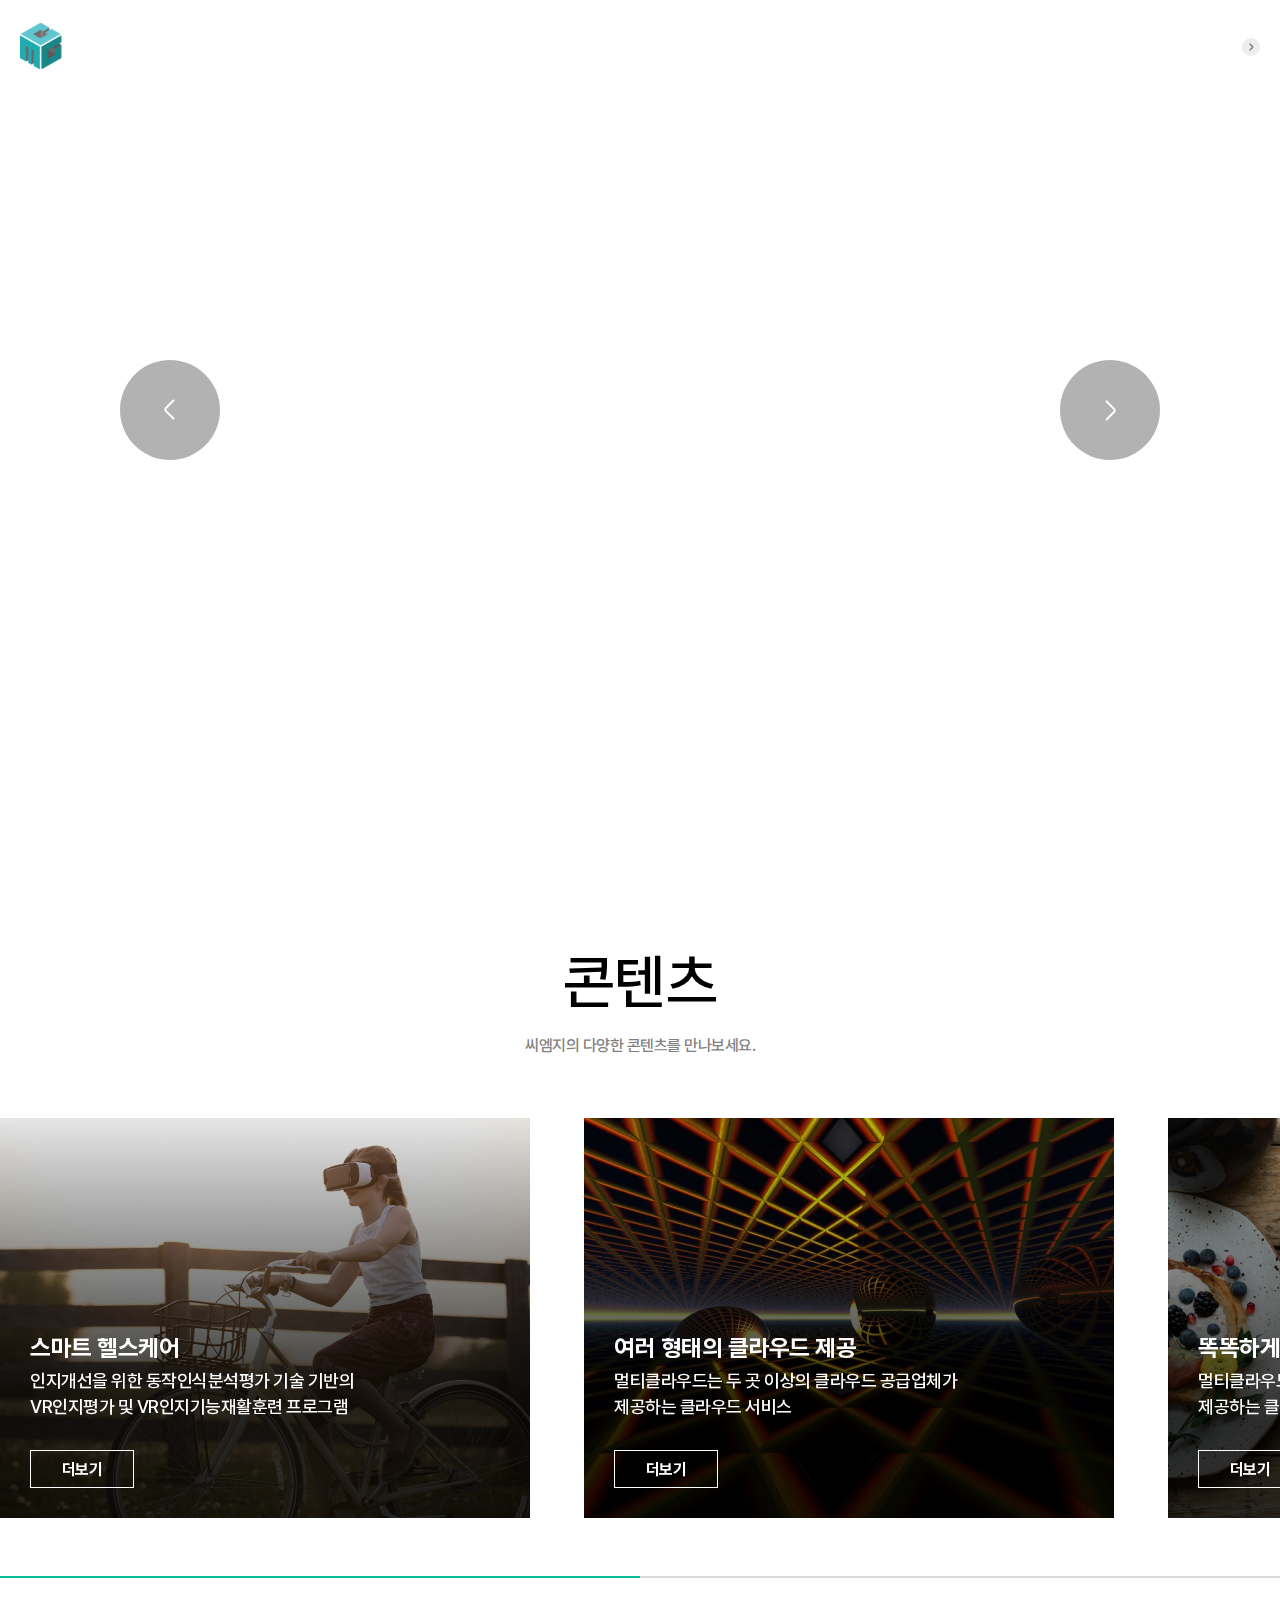
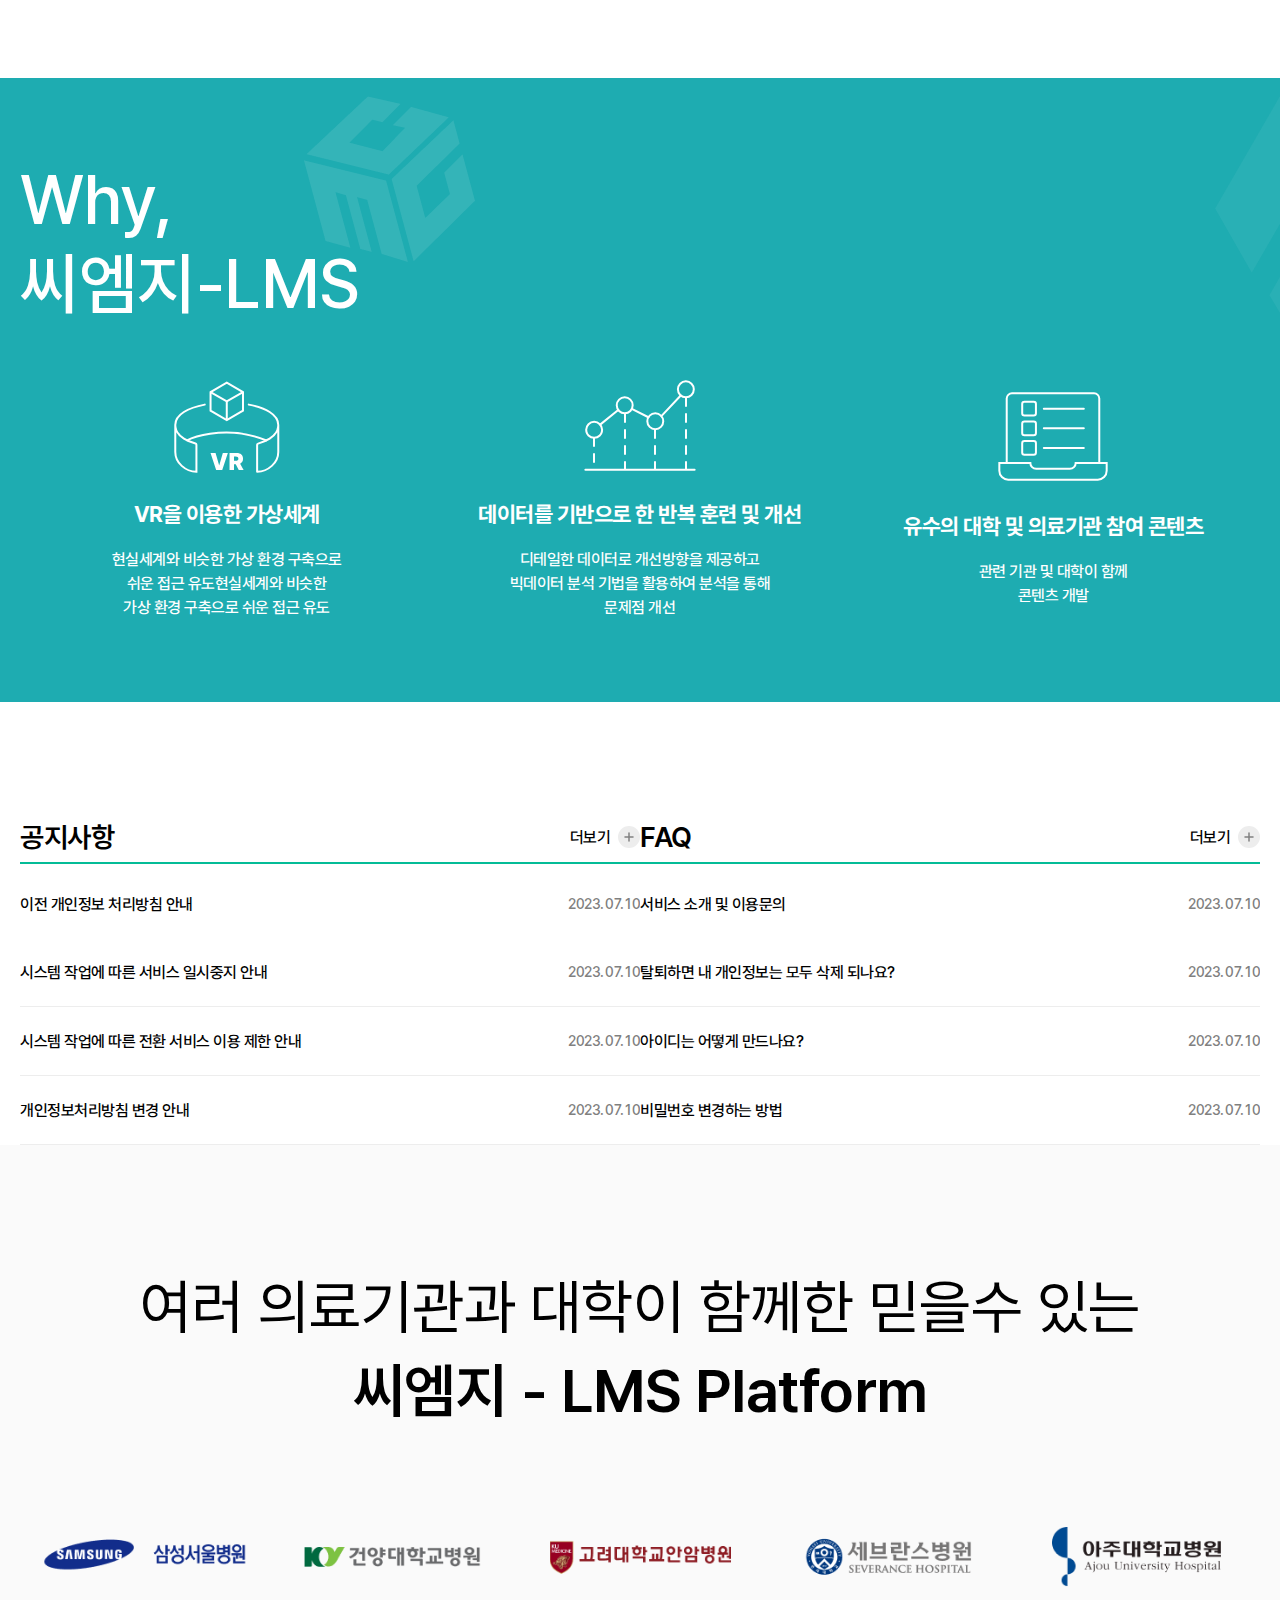
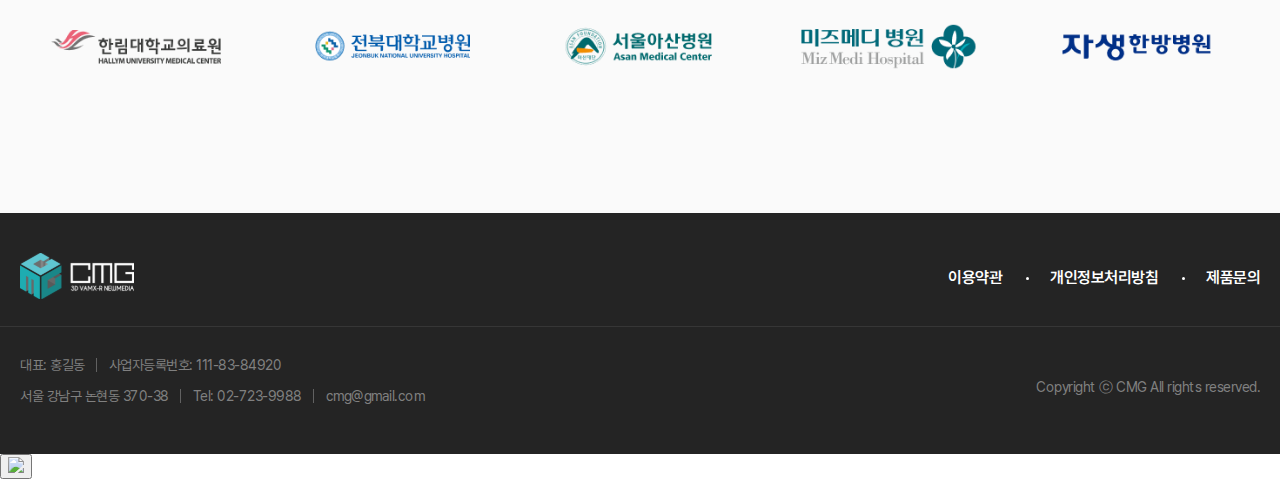
==== commit d807dfd3: "151" ====
--- a/html/page/index.html
+++ b/html/page/index.html
@@ -45,12 +45,7 @@
 
         <div class="totalmenu-wrap">
             <div class="rela01">
-                <div class="mob-link-wrap">
-                    <a href="javascript:void(0)" class="btn-link-shop">
-                        <span>로그인 · 회원가입</span>
-                        <img src="../../assets/image/ico/ico-mb-arr.svg" />
-                    </a>
-                </div>
+
                 <ul>
                     <li>
                         <a href="javascript:void(0)">
@@ -209,59 +204,78 @@
         <section class="main-contents-wrap">
             <div class="mtit">콘텐츠</div>
             <div class="mdesc">씨엠지의 다양한 콘텐츠를 만나보세요.</div>
-            <ul>
-                <li>
-                    <a href="javascript:void(0)">
-                        <div class="mpic">
-                            <div class="stit">스마트 헬스케어</div>
-                            <div class="sdesc">인지개선을 위한 동작인식분석평가 기술 기반의
-                                <br />VR인지평가 및 VR인지기능재활훈련 프로그램</div>
-                            <div class="more">더보기</div>
-                        </div>
-                    </a>
-                </li>
-                <li>
-                    <a href="javascript:void(0)">
-                        <div class="mpic">
-                            <div class="stit">여러 형태의 클라우드 제공</div>
-                            <div class="sdesc">멀티클라우드는 두 곳 이상의 클라우드 공급업체가
-                                <br />제공하는 클라우드 서비스</div>
-                            <div class="more">더보기</div>
-                        </div>
-                    </a>
-                </li>
-                <li>
-                    <a href="javascript:void(0)">
-                        <div class="mpic">
-                            <div class="stit">똑똑하게 건강하게! 스마트 헬스케어</div>
-                            <div class="sdesc">멀티클라우드는 두 곳 이상의 클라우드 공급업체가
-                                <br />제공하는 클라우드 서비스</div>
-                            <div class="more">더보기</div>
-                        </div>
-                    </a>
-                </li>
-            </ul>
+
+            <!-- Swiper -->
+            <div id="clist-slide01" class="swiper-container">
+                <div class="swiper-wrapper">
+                    <div class="swiper-slide">
+                        <a href="javascript:void(0)">
+                            <div class="mpic" style="background:url(../../assets/image/etc/etc-contents-list01.jpg);">
+                                <div class="stit">스마트 헬스케어</div>
+                                <div class="sdesc">인지개선을 위한 동작인식분석평가 기술 기반의
+                                    <br />VR인지평가 및 VR인지기능재활훈련 프로그램</div>
+                                <div class="more">더보기</div>
+                            </div>
+                        </a>
+                    </div>
+                    <div class="swiper-slide">
+                        <a href="javascript:void(0)">
+                            <div class="mpic" style="background:url(../../assets/image/etc/etc-contents-list02.jpg);">
+                                <div class="stit">여러 형태의 클라우드 제공</div>
+                                <div class="sdesc">멀티클라우드는 두 곳 이상의 클라우드 공급업체가
+                                    <br />제공하는 클라우드 서비스</div>
+                                <div class="more">더보기</div>
+                            </div>
+                        </a>
+                    </div>
+                    <div class="swiper-slide">
+                        <a href="javascript:void(0)">
+                            <div class="mpic" style="background:url(../../assets/image/etc/etc-contents-list03.jpg);">
+                                <div class="stit">똑똑하게 건강하게! 스마트 헬스케어</div>
+                                <div class="sdesc">멀티클라우드는 두 곳 이상의 클라우드 공급업체가
+                                    <br />제공하는 클라우드 서비스</div>
+                                <div class="more">더보기</div>
+                            </div>
+                        </a>
+                    </div>
+                </div>
+                <!-- Add Arrows -->
+                <div class="swiper-pagination"></div>
+            </div>
+            <script>
+				var clistSlide01 = new Swiper('#clist-slide01', {
+					slidesPerView: "auto",
+					spaceBetween: 54,
+					observer: true,
+					observeParents: true,
+					pagination: {
+						el: ".swiper-pagination",
+						type: "progressbar",
+					},
+
+				});
+            </script>
         </section>
 
         <section class="main-why-wrap">
             <div class="mtit">Why, <br />씨엠지-LMS</div>
             <ul>
                 <li>
-                    <div class="sico"></div>
+                    <div class="sico"><img src="../../assets/image/ico/ico-why-list01.svg" /></div>
                     <div class="stit">VR을 이용한 가상세계</div>
                     <div class="sdesc">현실세계와 비슷한 가상 환경 구축으로
                         <br />쉬운 접근 유도현실세계와 비슷한
                         <br />가상 환경 구축으로 쉬운 접근 유도</div>
                 </li>
                 <li>
-                    <div class="sico"></div>
+                    <div class="sico"><img src="../../assets/image/ico/ico-why-list02.svg" /></div>
                     <div class="stit">데이터를 기반으로 한 반복 훈련 및 개선</div>
                     <div class="sdesc">디테일한 데이터로 개선방향을 제공하고
                         <br />빅데이터 분석 기법을 활용하여 분석을 통해
                         <br />문제점 개선</div>
                 </li>
                 <li>
-                    <div class="sico"></div>
+                    <div class="sico"><img src="../../assets/image/ico/ico-why-list03.svg" /></div>
                     <div class="stit">유수의 대학 및 의료기관 참여 콘텐츠</div>
                     <div class="sdesc">관련 기관 및 대학이 함께
                         <br />콘텐츠 개발</div>
@@ -347,16 +361,16 @@
                 <br /><strong>씨엠지 - LMS Platform</strong>
             </div>
             <ul>
-                <li><img src="" /></li>
-                <li><img src="" /></li>
-                <li><img src="" /></li>
-                <li><img src="" /></li>
-                <li><img src="" /></li>
-                <li><img src="" /></li>
-                <li><img src="" /></li>
-                <li><img src="" /></li>
-                <li><img src="" /></li>
-                <li><img src="" /></li>
+                <li><img src="../../assets/image/etc/etc-partner-list01.png" /></li>
+                <li><img src="../../assets/image/etc/etc-partner-list02.png" /></li>
+                <li><img src="../../assets/image/etc/etc-partner-list03.png" /></li>
+                <li><img src="../../assets/image/etc/etc-partner-list04.png" /></li>
+                <li><img src="../../assets/image/etc/etc-partner-list05.png" /></li>
+                <li><img src="../../assets/image/etc/etc-partner-list06.png" /></li>
+                <li><img src="../../assets/image/etc/etc-partner-list07.png" /></li>
+                <li><img src="../../assets/image/etc/etc-partner-list08.png" /></li>
+                <li><img src="../../assets/image/etc/etc-partner-list09.png" /></li>
+                <li><img src="../../assets/image/etc/etc-partner-list10.png" /></li>
             </ul>
         </section>
 
@@ -368,10 +382,9 @@
             <div class="rela">
                 <div class="lt-item"><img src="../../assets/image/etc/etc-logo.svg" /></div>
                 <ul class="fnb-list">
+                    <li><a href="javascript:void(0)">이용약관</a></li>
                     <li><a href="javascript:void(0)">개인정보처리방침</a></li>
-                    <li><a href="javascript:void(0)">이용약관</a></li>
-                    <li><a href="javascript:void(0)">이메일무단수집거부</a></li>
-                    <li><a href="javascript:void(0)">문의하기</a></li>
+                    <li><a href="javascript:void(0)">제품문의</a></li>
                 </ul>
             </div>
             <div class="rela t01">
--- a/assets/style/common.css
+++ b/assets/style/common.css
@@ -108,24 +108,13 @@
 
 .hidden{position:absolute;left:-20000px;}
 
-select {cursor:pointer;outline:none;background:url(../image/bg/bg-select01.png) no-repeat right center;background-size:30px 30px;appearance: none;-moz-appearance:none;-webkit-appearance: none;}
+select {cursor:pointer;outline:none;background:url(../image/bg/bg-select.svg) no-repeat right center;background-size:25px 8px;appearance: none;-moz-appearance:none;-webkit-appearance: none;}
 select::-ms-expand {display:none}
 
-input[type=checkbox]{outline:none;float:left;background:url(../image/bg/bg-chk-off.png) no-repeat;background-size:32px 32px;border:0;width:32px;height:32px;overflow:hidden;appearance: none;-moz-appearance: none;-webkit-appearance: none;}
-input[type=checkbox]:checked{width:32px;height:32px;background:url(../image/bg/bg-chk-on.png) no-repeat;background-size:32px 32px;}
-input[type=checkbox]::-ms-check{border:0;outline:none;appearance: none;-moz-appearance: none;-webkit-appearance: none;width:32px;height:32px;content:"";background:url(../image/bg/bg-chk-off.png) no-repeat;background-size:32px 32px;}
-input[type=checkbox]:checked::-ms-check{color:transparent;background:url(../image/bg/bg-chk-on.png) no-repeat;background-size:32px 32px;}
-
-input.chk01[type=checkbox]{outline:none;float:left;background:url(../image/bg/bg-chk-off.svg) no-repeat;background-size:20px 20px;border:0;width:20px;height:20px;overflow:hidden;appearance: none;-moz-appearance: none;-webkit-appearance: none;}
-input.chk01[type=checkbox]:checked{width:20px;height:20px;background:url(../image/bg/bg-chk-on.svg) no-repeat;background-size:20px 20px;}
-input.chk01[type=checkbox]::-ms-check{border:0;outline:none;appearance: none;-moz-appearance: none;-webkit-appearance: none;width:20px;height:20px;content:"";background:url(../image/bg/bg-chk-off.svg) no-repeat;background-size:20px 20px;}
-input.chk01[type=checkbox]:checked::-ms-check{color:transparent;background:url(../image/bg/bg-chk-on.svg) no-repeat;background-size:20px 20px;}
-
-
-input[type=radio]{outline:none;float:left;background:url(../image/bg/bg-rd-off.svg) no-repeat;background-size:20px 20px;border:0;width:20px;height:20px;overflow:hidden;appearance: none;-moz-appearance: none;-webkit-appearance: none;}
-input[type=radio]:checked{width:20px;height:20px;background:url(../image/bg/bg-rd-on.svg) no-repeat;background-size:20px 20px;}
-input[type=radio]::-ms-check{border:0;outline:none;appearance: none;-moz-appearance: none;-webkit-appearance: none;width:20px;height:20px;content:"";background:url(../image/bg/bg-rd-off.svg) no-repeat;background-size:20px 20px;}
-input[type=radio]:checked::-ms-check{color:transparent;background:url(../image/bg/bg-rd-on.svg) no-repeat;background-size:20px 20px;}
+input[type=checkbox]{outline:none;float:left;background:url(../image/bg/bg-chk-off.svg) no-repeat;background-size:24px 24px;border:0;width:24px;height:24px;overflow:hidden;appearance: none;-moz-appearance: none;-webkit-appearance: none;}
+input[type=checkbox]:checked{width:24px;height:24px;background:url(../image/bg/bg-chk-on.svg) no-repeat;background-size:24px 24px;}
+input[type=checkbox]::-ms-check{border:0;outline:none;appearance: none;-moz-appearance: none;-webkit-appearance: none;width:24px;height:24px;content:"";background:url(../image/bg/bg-chk-off.svg) no-repeat;background-size:24px 24px;}
+input[type=checkbox]:checked::-ms-check{color:transparent;background:url(../image/bg/bg-chk-on.svg) no-repeat;background-size:24px 24px;}
 
 input{outline:none;}
 button{cursor:pointer;outline:none;}
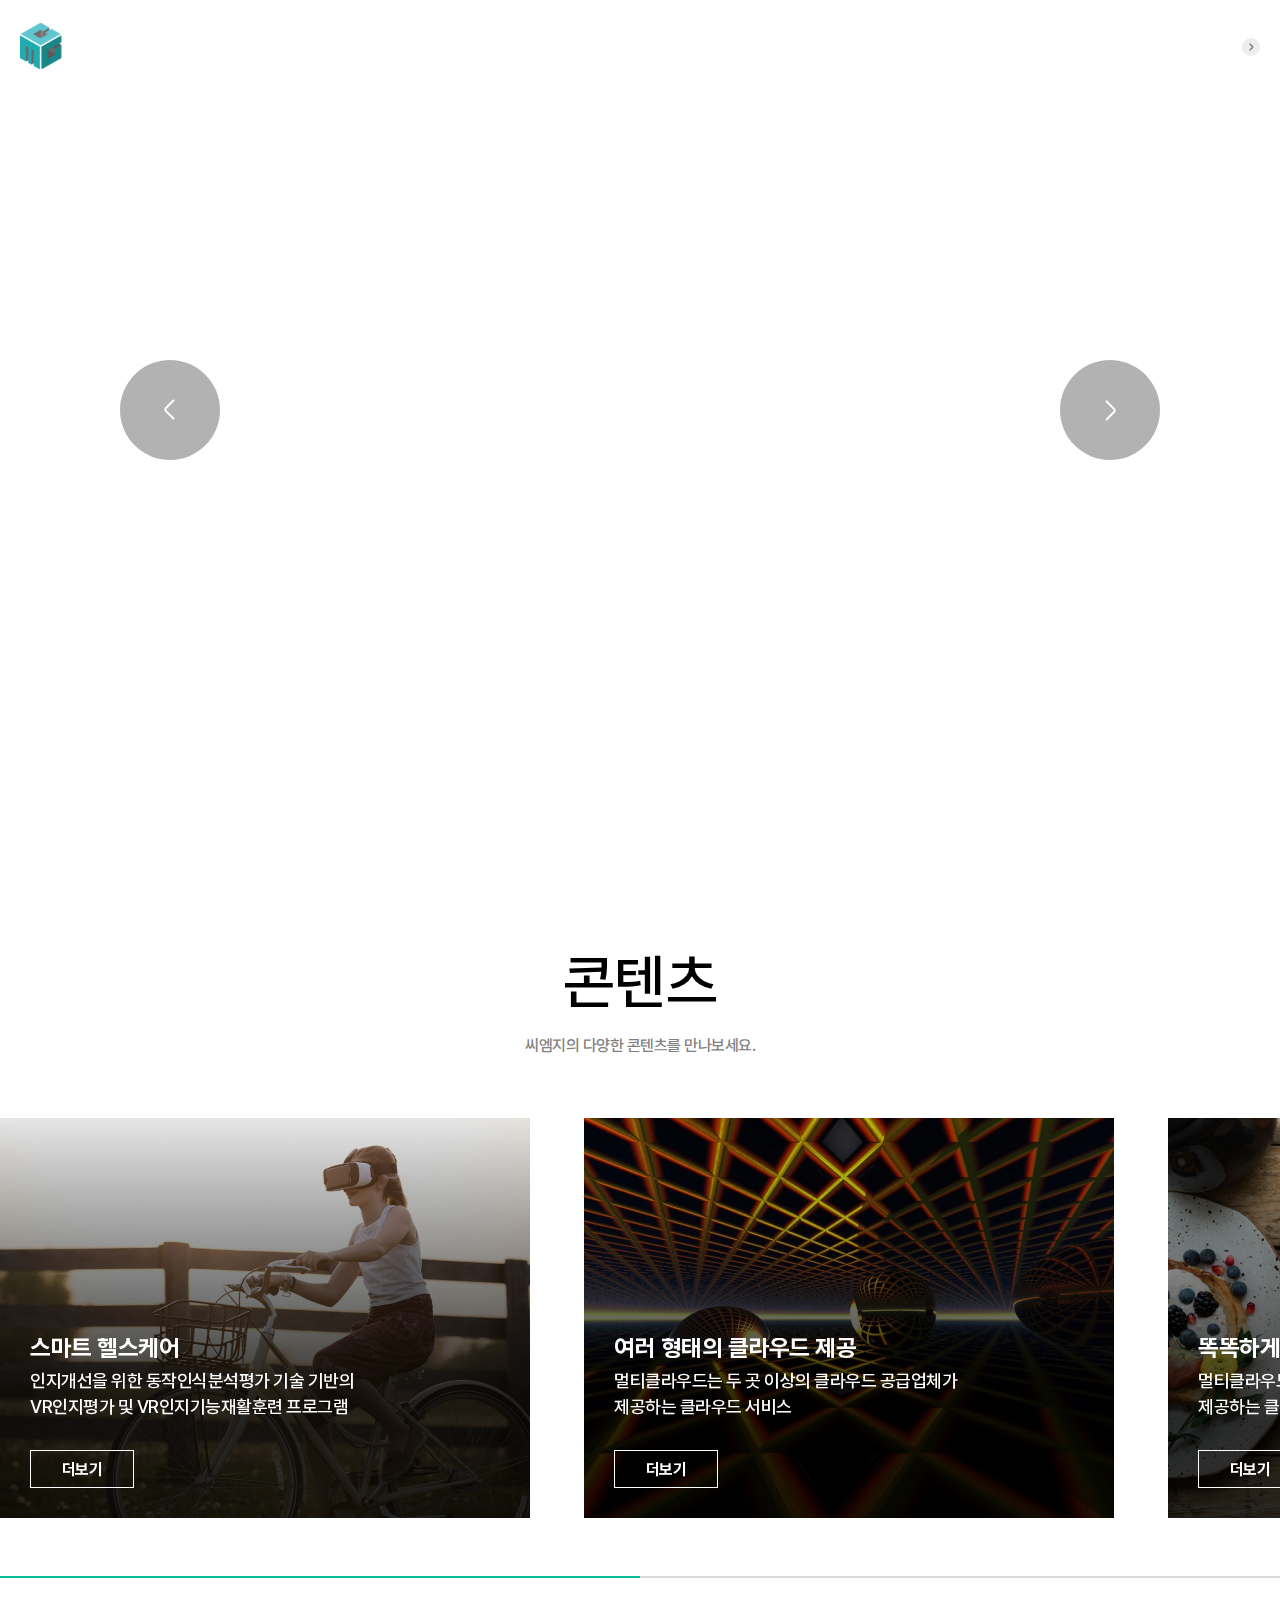
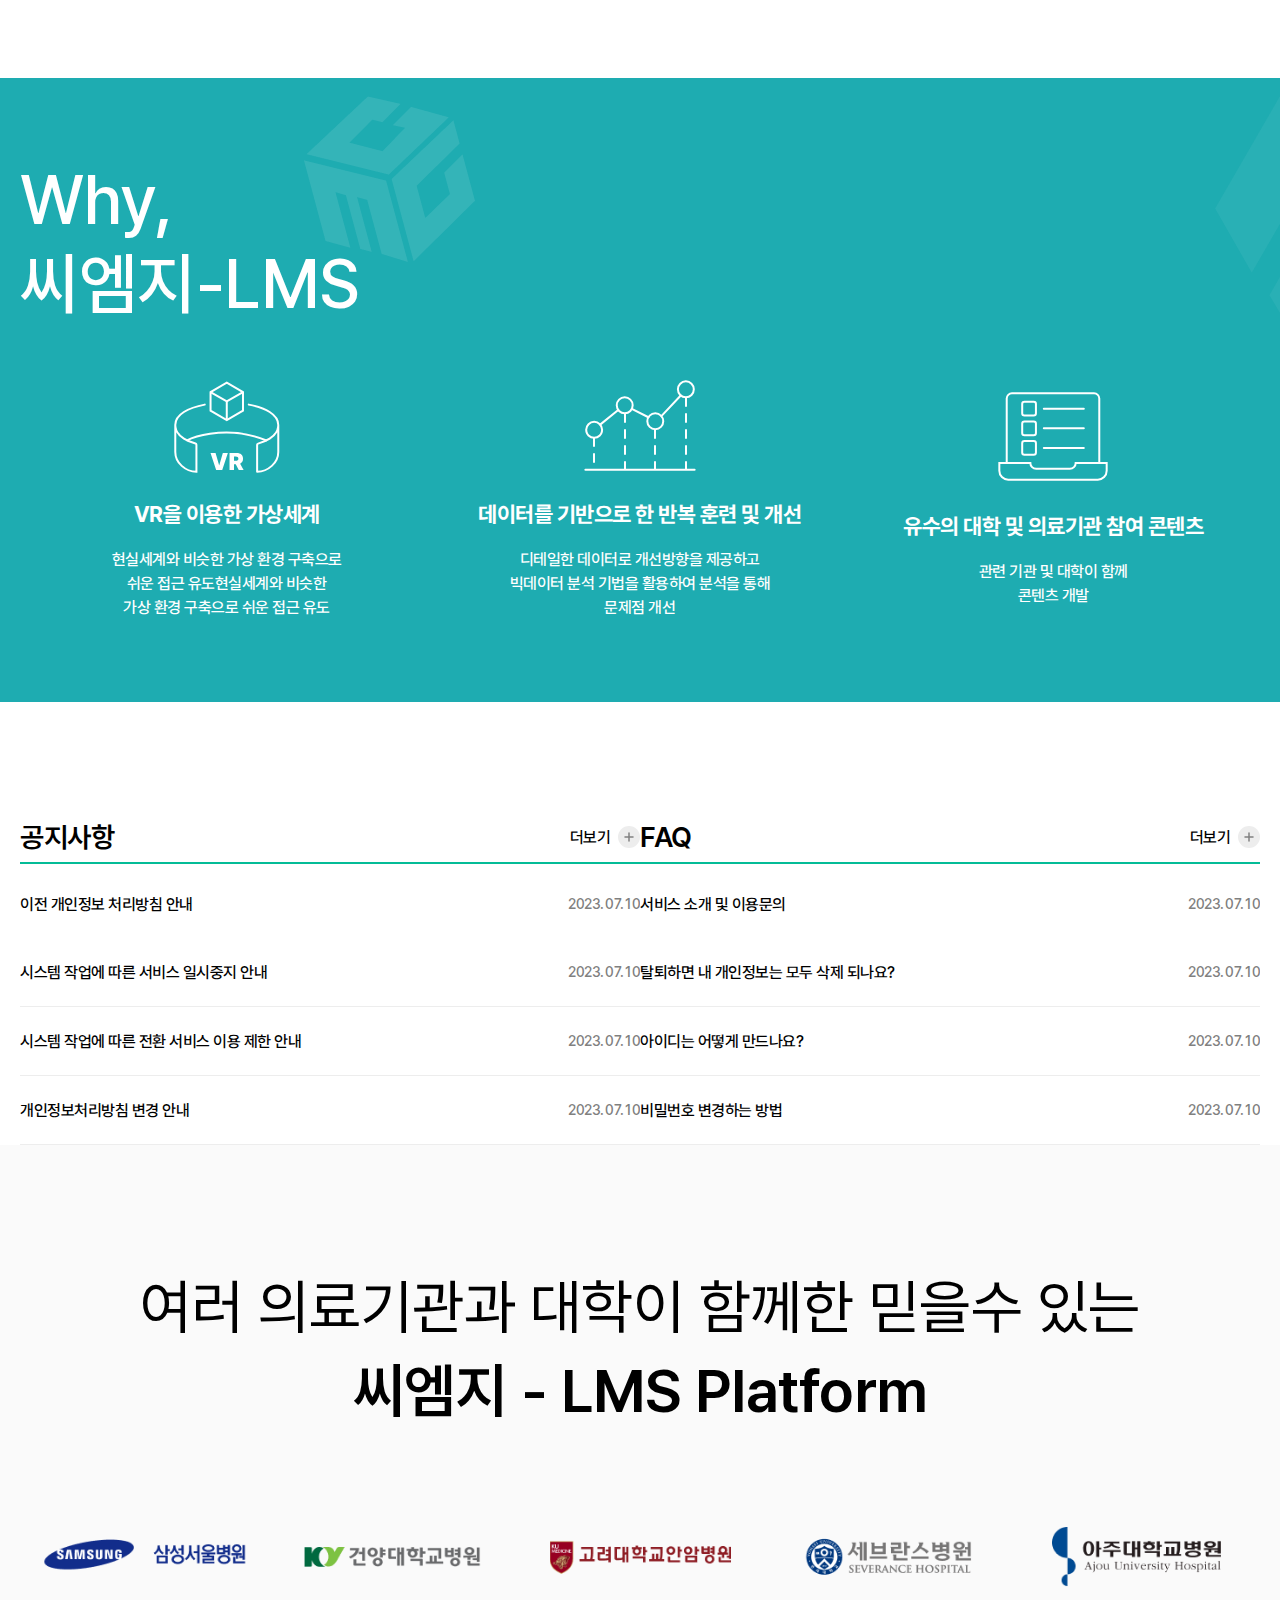
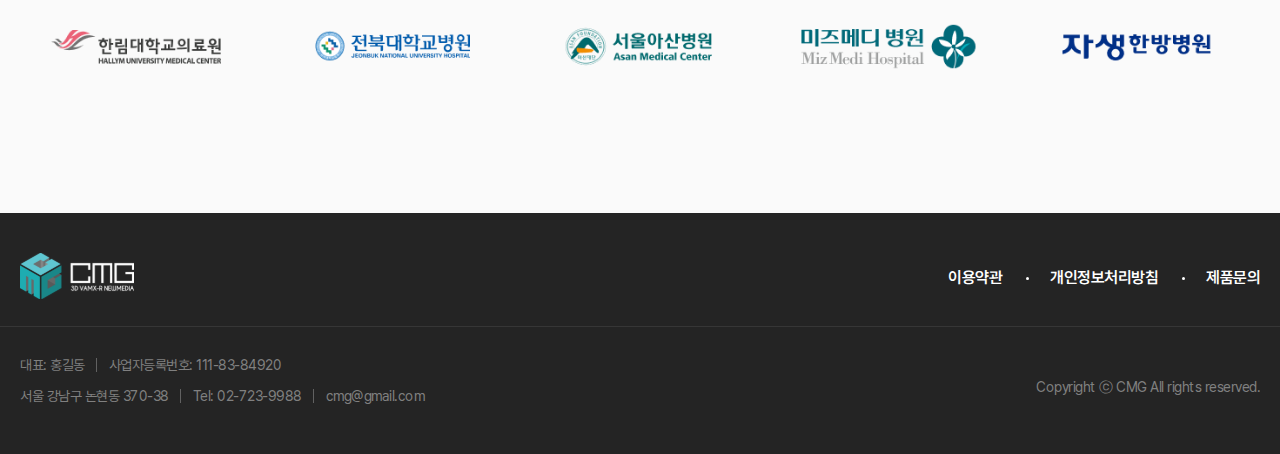
==== commit 19eaffc5: "151" ====
--- a/html/page/index.html
+++ b/html/page/index.html
@@ -45,7 +45,10 @@
 
         <div class="totalmenu-wrap">
             <div class="rela01">
-
+                <div class="mob-header-wrap">
+                    <a href="javascript:void(0)"><img src="../../assets/image/etc/etc-logo-gray.svg" width="84" height="34" /></a>
+                    <a href="javascript:void(0)" class="totalmenu-close"><img src="../../assets/image/ico/ico-totalmenu-close.svg" /></a>
+                </div>
                 <ul>
                     <li>
                         <a href="javascript:void(0)">
@@ -69,8 +72,8 @@
                         <div class="sub-menu-wrap">
                             <div class="sub-item">
                                 <ul>
-                                    <li><a href="javascript:void(0)">스마트 헬스케어란?</a></li>
-                                    <li><a href="javascript:void(0)">협력사 소개</a></li>
+                                    <li><a href="javascript:void(0)">스마트 헬스케어</a></li>
+                                    <li><a href="javascript:void(0)">LMS 교육컨텐츠</a></li>
                                 </ul>
                             </div>
                         </div>
@@ -83,8 +86,8 @@
                         <div class="sub-menu-wrap">
                             <div class="sub-item">
                                 <ul>
-                                    <li><a href="javascript:void(0)">스마트 헬스케어란?</a></li>
-                                    <li><a href="javascript:void(0)">협력사 소개</a></li>
+                                    <li><a href="javascript:void(0)">공지사항</a></li>
+                                    <li><a href="javascript:void(0)">FAQ</a></li>
                                 </ul>
                             </div>
                         </div>
@@ -92,32 +95,27 @@
                     <li>
                         <a href="javascript:void(0)">
                             <span>제품문의</span>
+                        </a>
+                    </li>
+                    <li>
+                        <a href="javascript:void(0)">
+                            <span>마이페이지</span>
                             <div class="ico"></div>
                         </a>
                         <div class="sub-menu-wrap">
                             <div class="sub-item">
                                 <ul>
-                                    <li><a href="javascript:void(0)">스마트 헬스케어란?</a></li>
-                                    <li><a href="javascript:void(0)">협력사 소개</a></li>
+                                    <li><a href="javascript:void(0)">내 프로그램</a></li>
+                                    <li><a href="javascript:void(0)">회원정보</a></li>
                                 </ul>
                             </div>
                         </div>
                     </li>
-                    <li>
-                        <a href="javascript:void(0)">
-                            <span>마이페이지</span>
-                            <div class="ico"></div>
-                        </a>
-                        <div class="sub-menu-wrap">
-                            <div class="sub-item">
-                                <ul>
-                                    <li><a href="javascript:void(0)">스마트 헬스케어란?</a></li>
-                                    <li><a href="javascript:void(0)">협력사 소개</a></li>
-                                </ul>
-                            </div>
-                        </div>
-                    </li>
-                </ul>
+                </ul>
+
+                <div class="mob-login-wrap">
+                    <a href="javascript:void(0)">로그인 · 회원가입</a>
+                </div>
 
             </div>
         </div>
@@ -252,6 +250,15 @@
 						el: ".swiper-pagination",
 						type: "progressbar",
 					},
+					breakpoints: {
+						320: {
+							spaceBetween: 20,
+						},
+						// when window width is >= 640px
+						1024: {
+							spaceBetween: 54,
+						}
+					},
 
 				});
             </script>
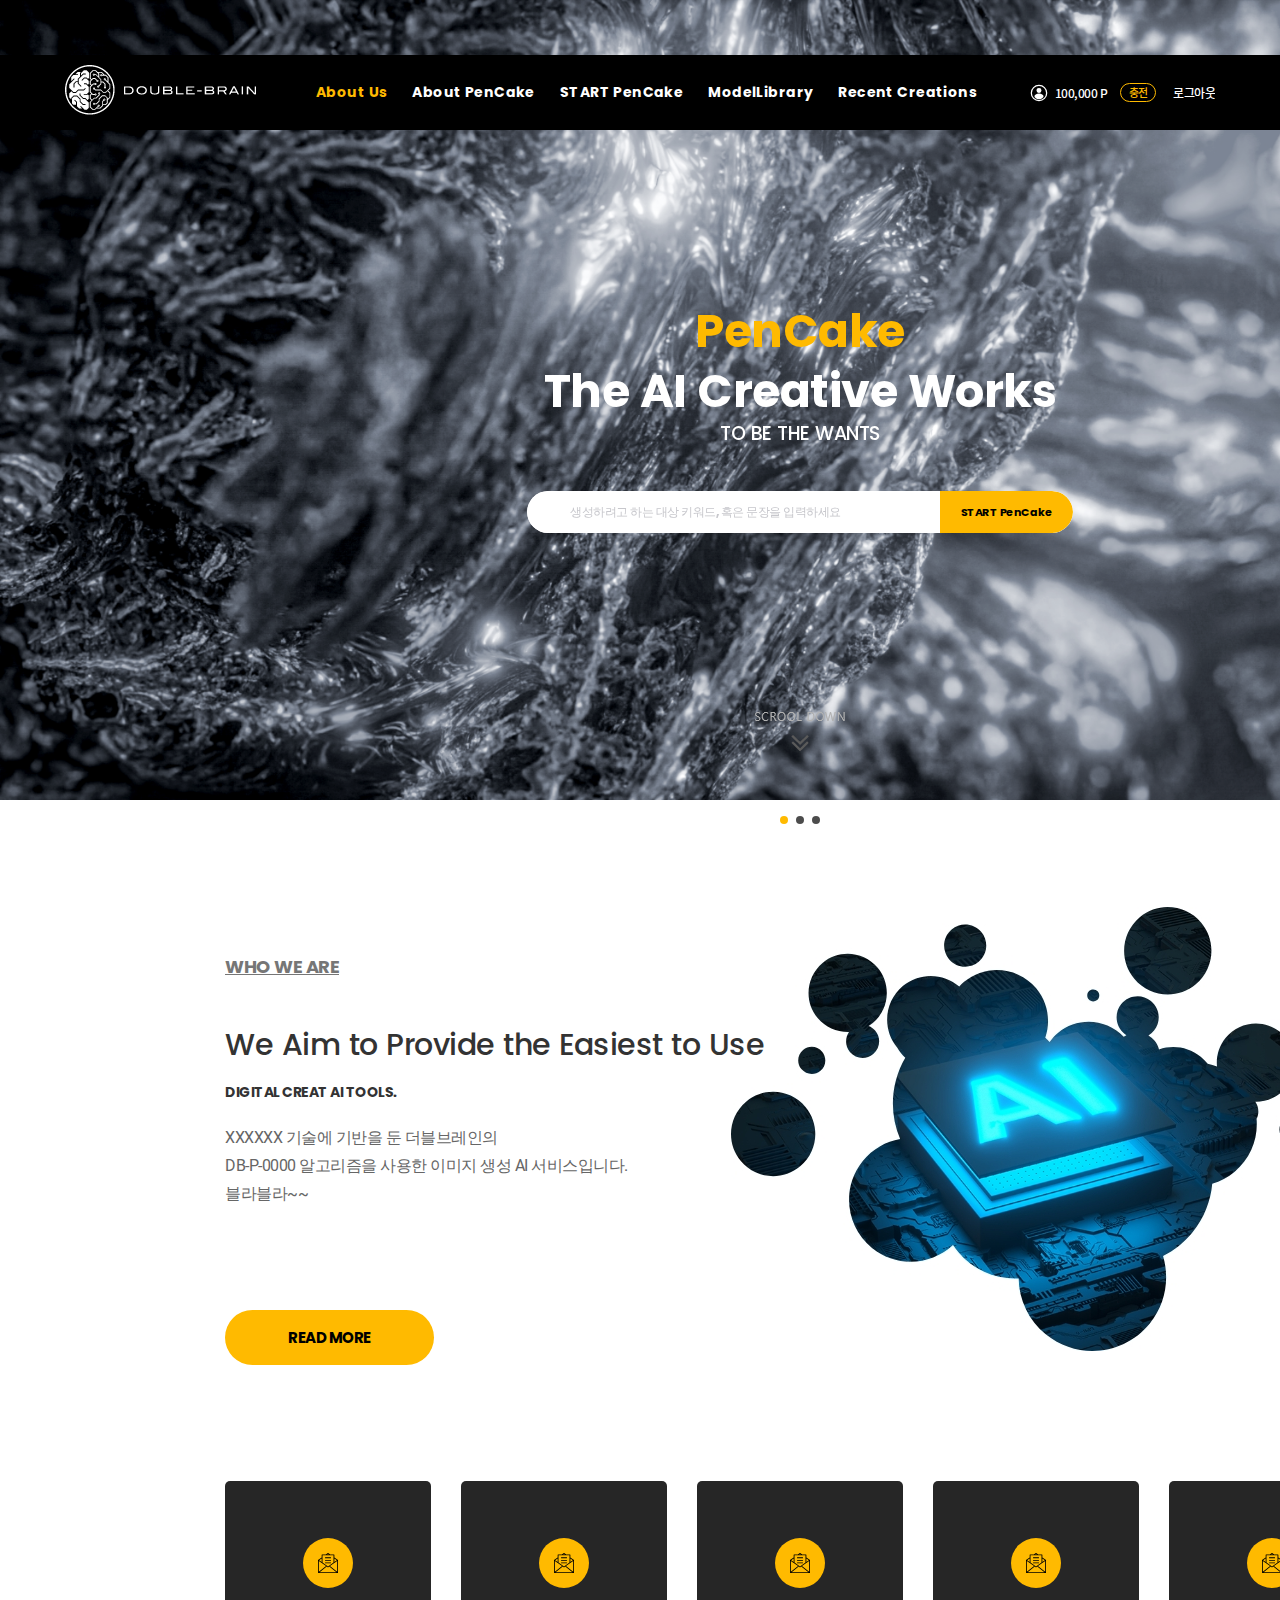
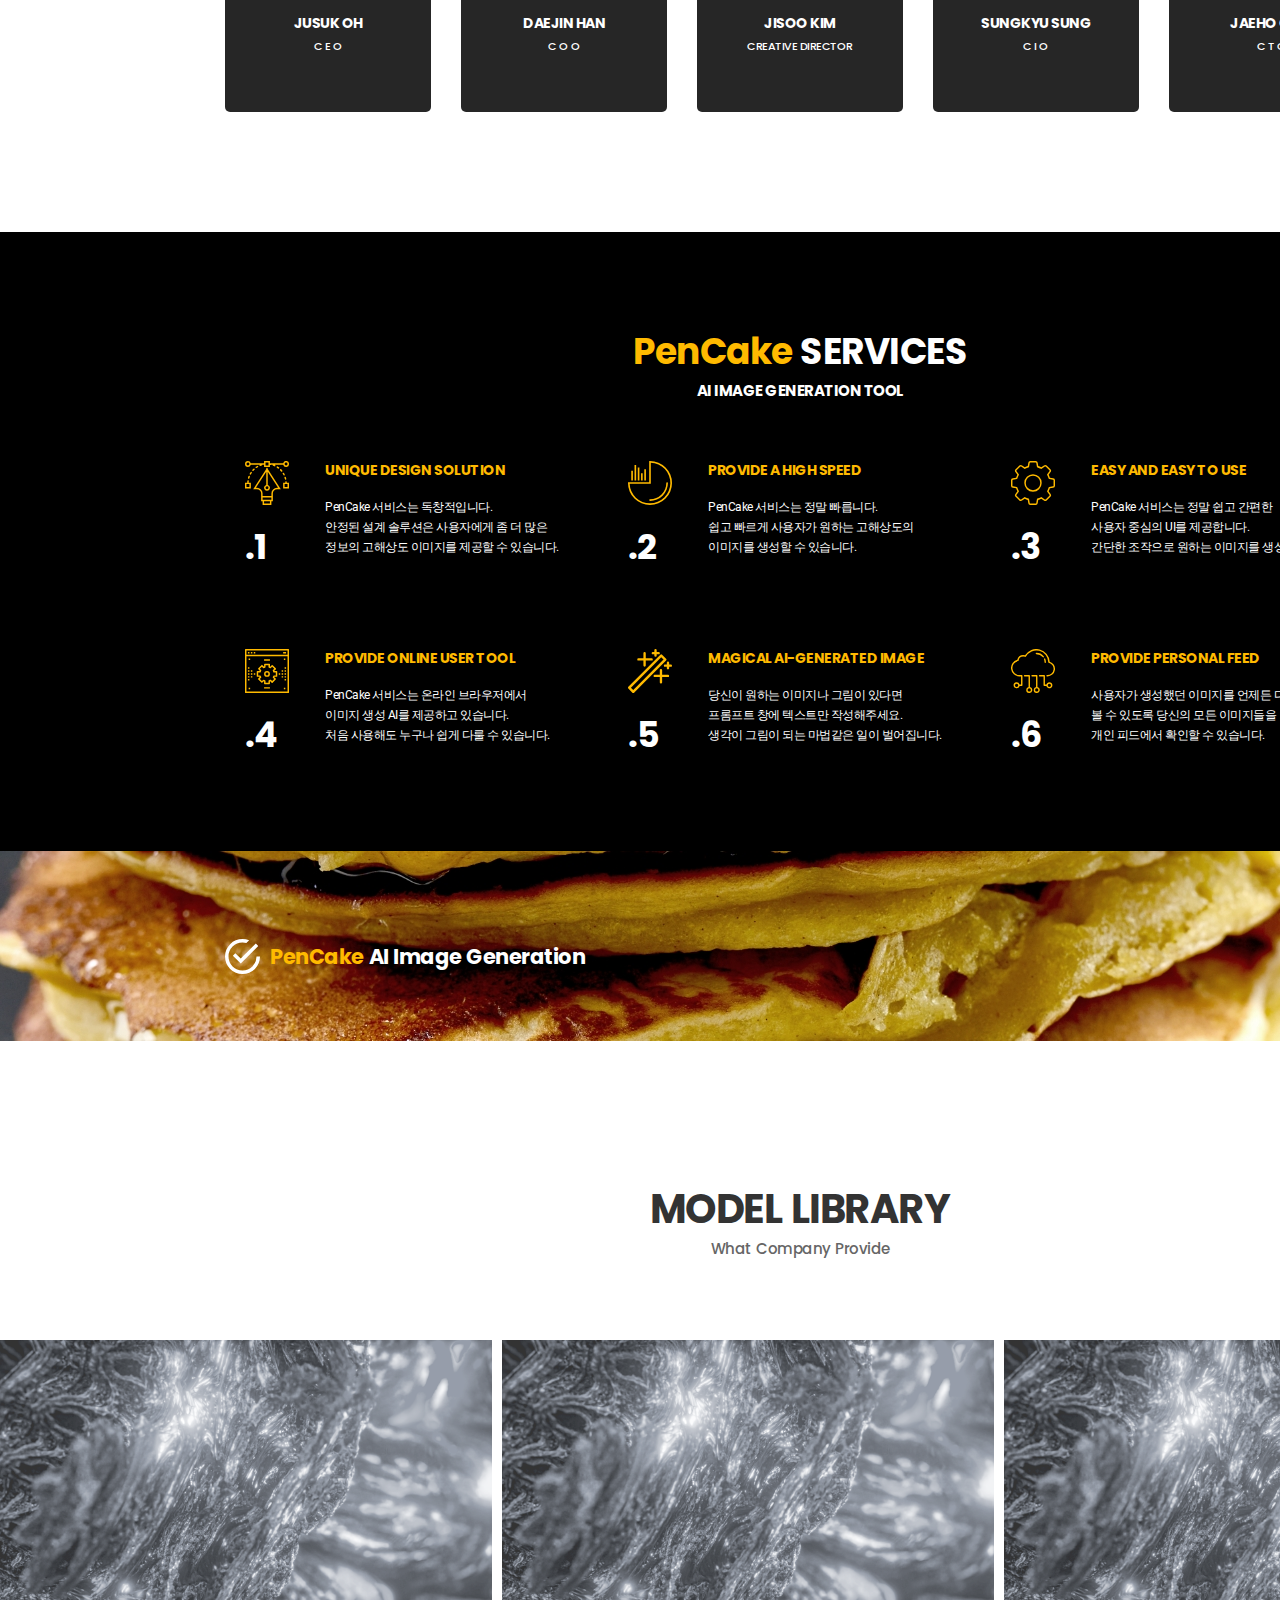
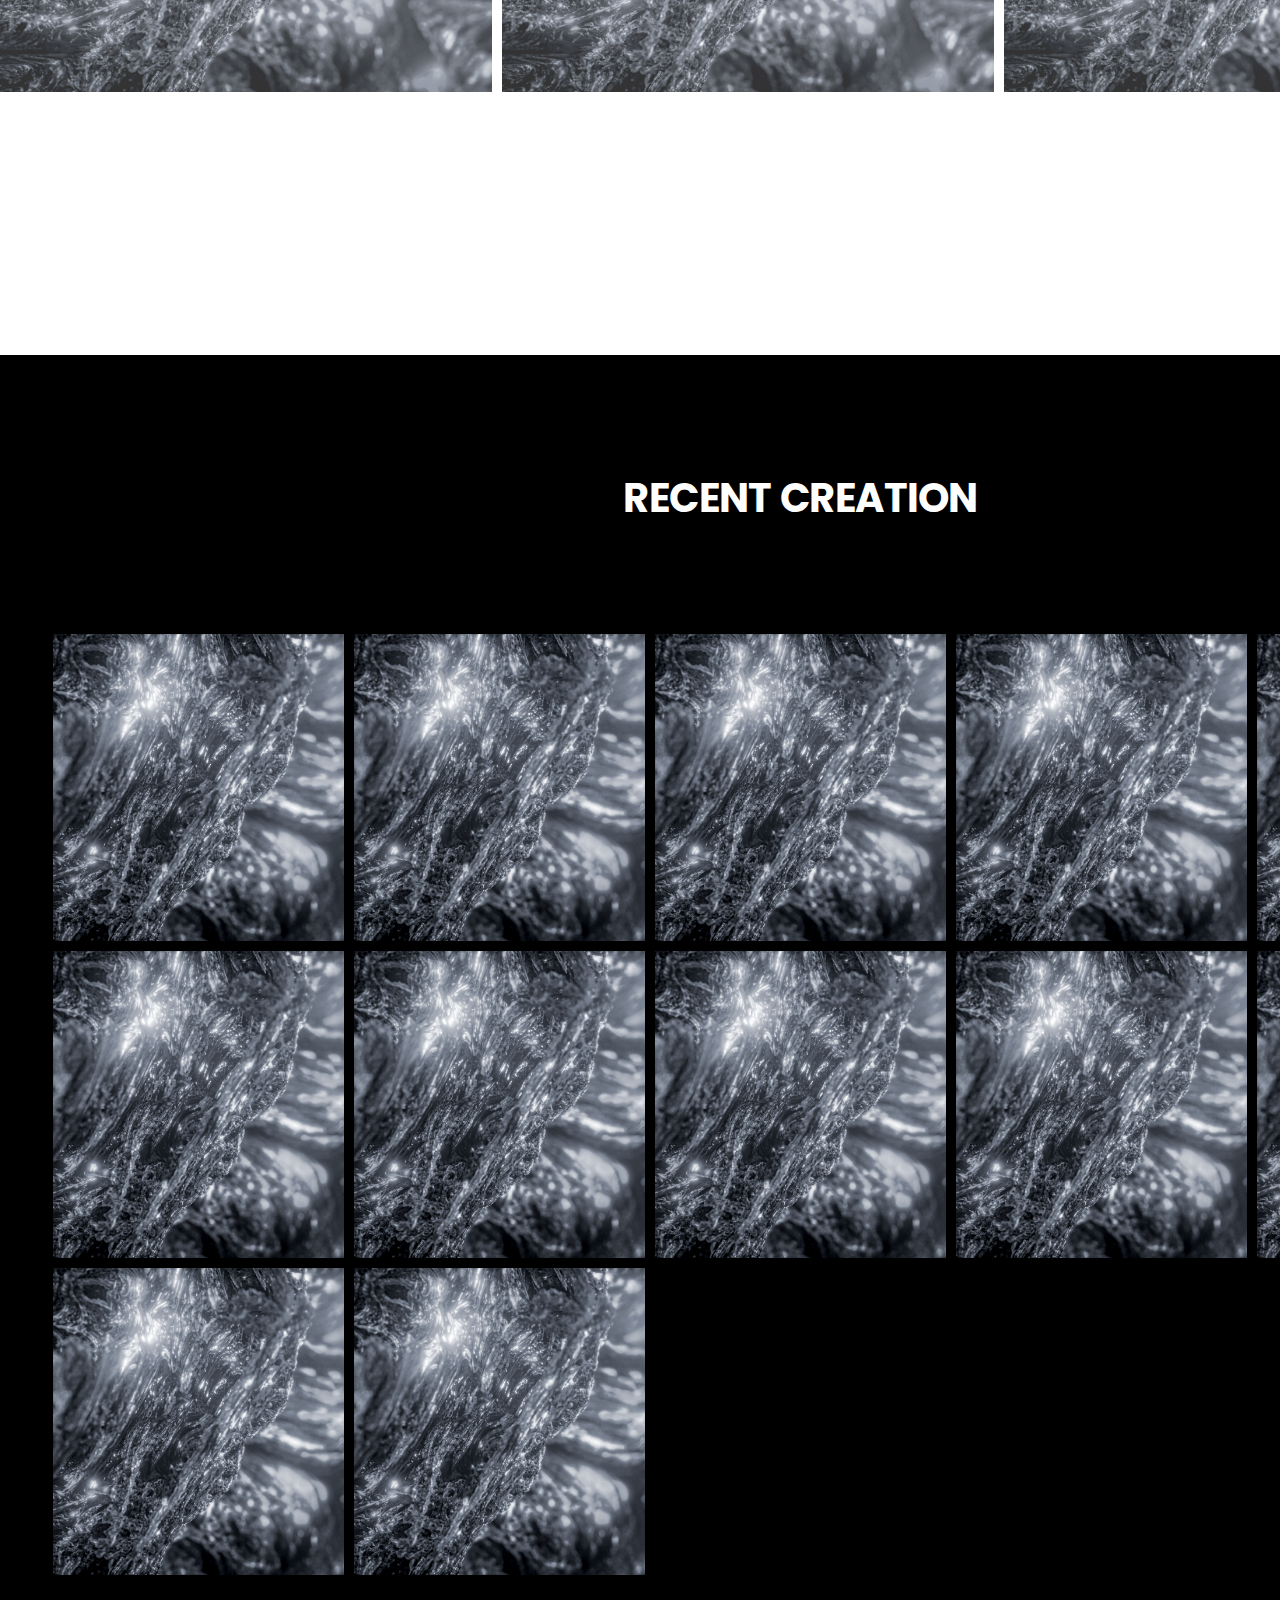
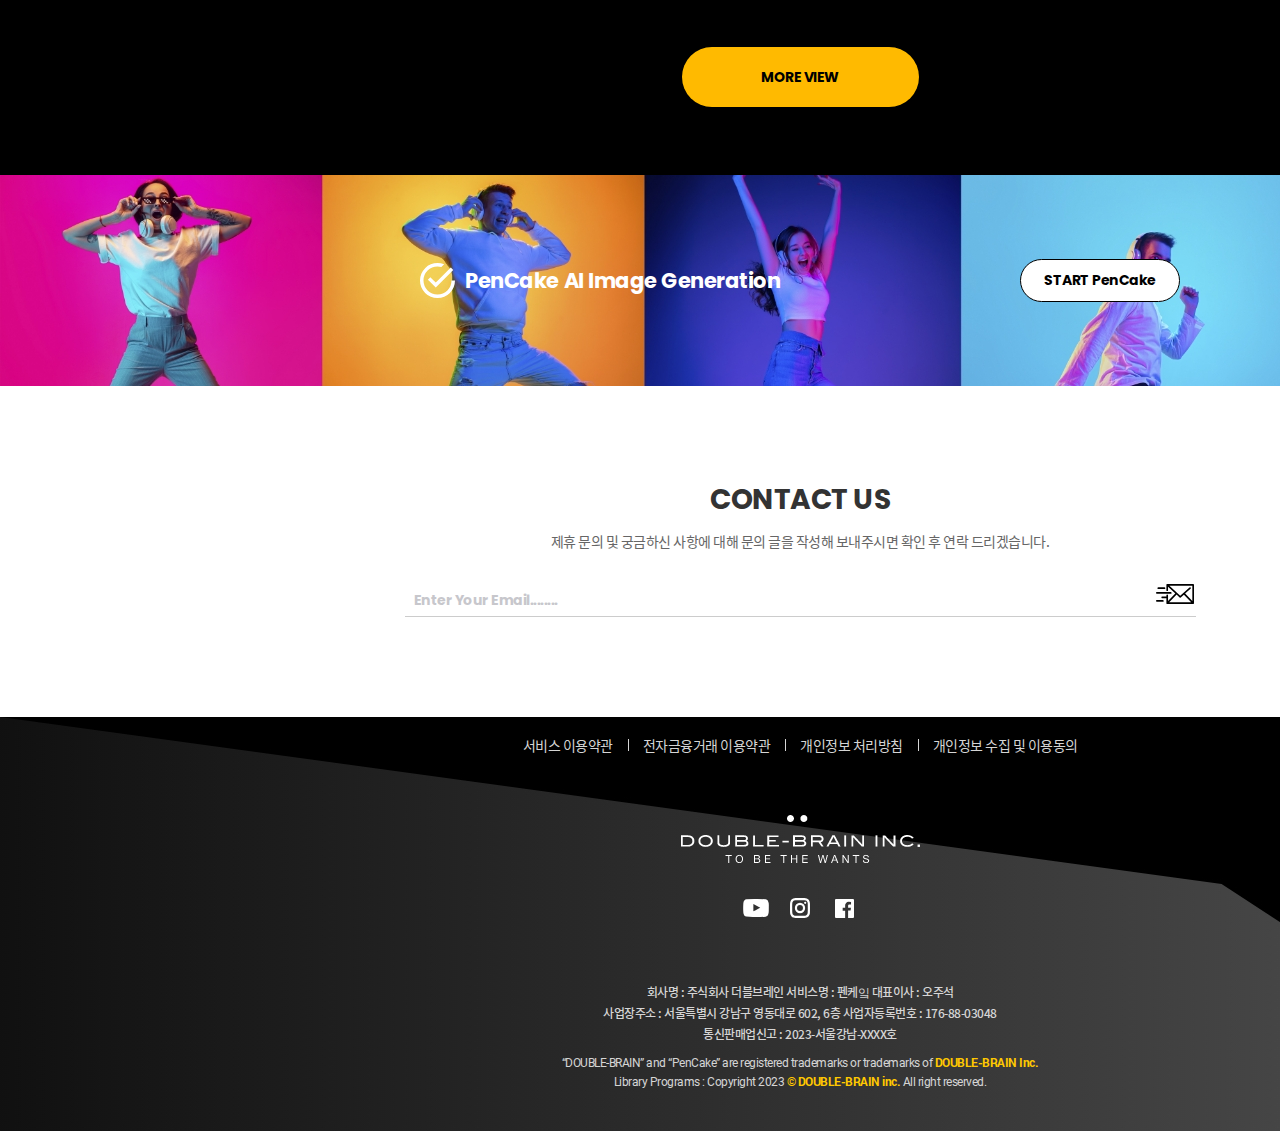
==== commit 1da418b5: "151" ====
--- a/html/page/index.html
+++ b/html/page/index.html
@@ -21,398 +21,406 @@
     <header><!-- start : header -->
         <div class="rela">
             <h1>
-                <a href="javascript:void(0)"><img src="../../assets/image/etc/etc-logo.svg" /></a>
+                <a href="javascript:void(0)"><img src="../../assets/image/etc/etc-logo.png" /></a>
             </h1>
             <div class="gnb-box">
                 <ul class="gnb-list">
-                    <li><a href="javascript:void(0)">플랫폼 소개</a></li>
-                    <li><a href="javascript:void(0)">콘텐츠 소개</a></li>
-                    <li><a href="javascript:void(0)">이용자 지원</a></li>
-                    <li><a href="javascript:void(0)">제품문의</a></li>
-                    <li><a href="javascript:void(0)">마이페이지</a></li>
+                    <li><a href="javascript:void(0)" class="on">About Us</a></li>
+                    <li><a href="javascript:void(0)">About PenCake</a></li>
+                    <li><a href="javascript:void(0)">START PenCake</a></li>
+                    <li><a href="javascript:void(0)">ModelLibrary</a></li>
+                    <li><a href="javascript:void(0)">Recent Creations</a></li>
                 </ul>
-
-                <div class="side-cont">
-                    <a href="javascript:void(0)" class="btn-link-shop">
-                        <span>로그인 · 회원가입</span>
-                        <img src="../../assets/image/ico/ico-mb-arr.svg" />
-                    </a>
-                    <a href="javascript:void(0)" class="btn-total-nav"><img src="../../assets/image/ico/ico-totalmenu.svg" /></a>
-                </div>
-
+            </div>
+            <div class="side-cont">
+                <a href="javascript:void(0)" class="btn-point">
+                    <div class="upic" style="background:url(../../assets/image/ico/ico-profile.svg);"></div>
+                    <div class="upoint">100,000 P</div>
+                </a>
+                <a href="javascript:void(0)" class="btn-charge">충전</a>
+                <a href="javascript:void(0)" class="btn-logout">로그아웃</a>
             </div>
         </div>
 
-        <div class="totalmenu-wrap">
-            <div class="rela01">
-                <div class="mob-header-wrap">
-                    <a href="javascript:void(0)"><img src="../../assets/image/etc/etc-logo-gray.svg" width="84" height="34" /></a>
-                    <a href="javascript:void(0)" class="totalmenu-close"><img src="../../assets/image/ico/ico-totalmenu-close.svg" /></a>
-                </div>
-                <ul>
-                    <li>
-                        <a href="javascript:void(0)">
-                            <span>플랫폼 소개</span>
-                            <div class="ico"></div>
-                        </a>
-                        <div class="sub-menu-wrap">
-                            <div class="sub-item">
-                                <ul>
-                                    <li><a href="javascript:void(0)">스마트 헬스케어란?</a></li>
-                                    <li><a href="javascript:void(0)">협력사 소개</a></li>
-                                </ul>
-                            </div>
-                        </div>
-                    </li>
-                    <li>
-                        <a href="javascript:void(0)">
-                            <span>콘텐츠 소개</span>
-                            <div class="ico"></div>
-                        </a>
-                        <div class="sub-menu-wrap">
-                            <div class="sub-item">
-                                <ul>
-                                    <li><a href="javascript:void(0)">스마트 헬스케어</a></li>
-                                    <li><a href="javascript:void(0)">LMS 교육컨텐츠</a></li>
-                                </ul>
-                            </div>
-                        </div>
-                    </li>
-                    <li>
-                        <a href="javascript:void(0)">
-                            <span>이용자 지원</span>
-                            <div class="ico"></div>
-                        </a>
-                        <div class="sub-menu-wrap">
-                            <div class="sub-item">
-                                <ul>
-                                    <li><a href="javascript:void(0)">공지사항</a></li>
-                                    <li><a href="javascript:void(0)">FAQ</a></li>
-                                </ul>
-                            </div>
-                        </div>
-                    </li>
-                    <li>
-                        <a href="javascript:void(0)">
-                            <span>제품문의</span>
-                        </a>
-                    </li>
-                    <li>
-                        <a href="javascript:void(0)">
-                            <span>마이페이지</span>
-                            <div class="ico"></div>
-                        </a>
-                        <div class="sub-menu-wrap">
-                            <div class="sub-item">
-                                <ul>
-                                    <li><a href="javascript:void(0)">내 프로그램</a></li>
-                                    <li><a href="javascript:void(0)">회원정보</a></li>
-                                </ul>
-                            </div>
-                        </div>
-                    </li>
-                </ul>
-
-                <div class="mob-login-wrap">
-                    <a href="javascript:void(0)">로그인 · 회원가입</a>
-                </div>
-
-            </div>
-        </div>
+
 
     </header><!-- end : header -->
 
     <div class="container" id="contents"><!-- start : container -->
 
-        <section class="main-slide-wrap">
+        <section class="main-pencake-wrap">
             <!-- Swiper -->
             <div id="main-slide-wrap" class="swiper-container">
                 <div class="swiper-wrapper">
                     <div class="swiper-slide">
-                        <div class="slide-item bg01" style="background:url(../../assets/image/etc/etc-main-slide-list01.jpg) no-repeat center top"></div>
-                        <div class="cont">
-                            <div class="tit">MAKE YOUR PHYSICAL <br />ACTIVITY BETTER</div>
-                            <div class="desc">모두가 건강한 삶을 나누는 가치 당신의 활동을 연구하는 CMG</div>
-                        </div>
-                    </div>
-                    <div class="swiper-slide">
-                        <div class="slide-item bg02" style="background:url(../../assets/image/etc/etc-main-slide-list01.jpg) no-repeat center top"></div>
-                        <div class="cont">
-                            <div class="tit">MAKE YOUR PHYSICAL <br />ACTIVITY BETTER</div>
-                            <div class="desc">모두가 건강한 삶을 나누는 가치 당신의 활동을 연구하는 CMG</div>
-                        </div>
-                    </div>
-                    <div class="swiper-slide">
-                        <div class="slide-item bg03" style="background:url(../../assets/image/etc/etc-main-slide-list01.jpg) no-repeat center top"></div>
-                        <div class="cont">
-                            <div class="tit">MAKE YOUR PHYSICAL <br />ACTIVITY BETTER</div>
-                            <div class="desc">모두가 건강한 삶을 나누는 가치 당신의 활동을 연구하는 CMG</div>
-                        </div>
-                    </div>
-
+                        <div class="slide-item" style="background:url(../../assets/image/etc/etc-main-slide01.png) no-repeat center top"></div>
+                    </div>
+                    <div class="swiper-slide">
+                        <div class="slide-item" style="background:url(../../assets/image/etc/etc-main-slide01.png) no-repeat center top"></div>
+                    </div>
+                    <div class="swiper-slide">
+                        <div class="slide-item" style="background:url(../../assets/image/etc/etc-main-slide01.png) no-repeat center top"></div>
+                    </div>
                 </div>
-
-                <div class="main-slide-ctrl">
-                    <button type="button" class="btn-prev" onclick="mainSlideWrap.slidePrev()"><img src="../../assets/image/ico/ico-slide-prev.svg" /></button>
-                    <button type="button" class="btn-next" onclick="mainSlideWrap.slideNext()"><img src="../../assets/image/ico/ico-slide-next.svg" /></button>
+                <div class="swiper-pagination"></div>
+            </div>
+            <script>
+				var mainSlideWrap = new Swiper('#main-slide-wrap', {
+					loop: true,
+                    speed: 1000,
+                    autoplay: {
+                        delay: 4000,
+                        disableOnInteraction: false,
+                    },
+					slidesPerView: "1",
+					spaceBetween: 0,
+					pagination: {
+						clickable: true,
+						el: "#main-slide-wrap .swiper-pagination",
+					},
+				});
+
+            </script>
+            <div class="scont">
+                <div class="mtit"><strong>PenCake</strong>
+                    <br />The AI Creative Works </div>
+                <div class="mdesc">TO BE THE WANTS</div>
+                <div class="form-item-wrap">
+                    <input type="text" class="inp" placeholder="생성하려고 하는 대상 키워드, 혹은 문장을 입력하세요" />
+                    <button type="button">START PenCake</button>
                 </div>
+                <div class="scroll-down"><img src="../../assets/image/etc/etc-scroll.png" /></div>
+            </div>
+
+        </section>
+
+        <section class="main-whoweare-wrap">
+            <div class="mcate">WHO WE ARE</div>
+            <div class="mtit">We Aim to Provide the Easiest to Use
+                <br /><strong>DIGITAL CREAT AI TOOLS.</strong></div>
+            <div class="mdesc">XXXXXX 기술에 기반을 둔 더블브레인의
+                <br />DB-P-0000 알고리즘을 사용한 이미지 생성 AI 서비스입니다.
+                <br />블라블라~~</div>
+            <button type="button">READ MORE</button>
+            <ul>
+                <li>
+                    <a href="javascript:void(0)">
+                        <div class="sico"><img src="../../assets/image/ico/ico-who.svg" /></div>
+                        <div class="sname">JUSUK OH</div>
+                        <div class="scate">C E O</div>
+                    </a>
+                </li>
+                <li>
+                    <a href="javascript:void(0)">
+                        <div class="sico"><img src="../../assets/image/ico/ico-who.svg" /></div>
+                        <div class="sname">DAEJIN HAN</div>
+                        <div class="scate">C O O</div>
+                    </a>
+                </li>
+                <li>
+                    <a href="javascript:void(0)">
+                        <div class="sico"><img src="../../assets/image/ico/ico-who.svg" /></div>
+                        <div class="sname">JISOO KIM</div>
+                        <div class="scate">CREATIVE DIRECTOR</div>
+                    </a>
+                </li>
+                <li>
+                    <a href="javascript:void(0)">
+                        <div class="sico"><img src="../../assets/image/ico/ico-who.svg" /></div>
+                        <div class="sname">SUNGKYU SUNG</div>
+                        <div class="scate">C I O</div>
+                    </a>
+                </li>
+                <li>
+                    <a href="javascript:void(0)">
+                        <div class="sico"><img src="../../assets/image/ico/ico-who.svg" /></div>
+                        <div class="sname">JAEHO CHOI</div>
+                        <div class="scate">C T O</div>
+                    </a>
+                </li>
+            </ul>
+        </section>
+
+        <section class="main-services-wrap">
+            <div class="mtit"><strong>PenCake</strong> SERVICES</div>
+            <div class="mdesc">AI IMAGE GENERATION TOOL</div>
+            <ul>
+                <li>
+                    <div class="lt-item">
+                        <div class="sico"><img src="../../assets/image/ico/ico-service-list01.svg" /></div>
+                        <div class="snum">.1</div>
+                    </div>
+                    <div class="rt-item">
+                        <div class="stit">UNIQUE DESIGN SOLUTION</div>
+                        <div class="sdesc">PenCake 서비스는 독창적입니다.
+                            <br />안정된 설계 솔루션은 사용자에게 좀 더 많은
+                            <br />정보의 고해상도 이미지를 제공할 수 있습니다.</div>
+                    </div>
+                </li>
+                <li>
+                    <div class="lt-item">
+                        <div class="sico"><img src="../../assets/image/ico/ico-service-list02.svg" /></div>
+                        <div class="snum">.2</div>
+                    </div>
+                    <div class="rt-item">
+                        <div class="stit">PROVIDE A HIGH SPEED</div>
+                        <div class="sdesc">PenCake 서비스는 정말 빠릅니다.
+                            <br />쉽고 빠르게 사용자가 원하는 고해상도의
+                            <br />이미지를 생성할 수 있습니다.</div>
+                    </div>
+                </li>
+                <li>
+                    <div class="lt-item">
+                        <div class="sico"><img src="../../assets/image/ico/ico-service-list03.svg" /></div>
+                        <div class="snum">.3</div>
+                    </div>
+                    <div class="rt-item">
+                        <div class="stit">EASY AND EASY TO USE</div>
+                        <div class="sdesc">PenCake 서비스는 정말 쉽고 간편한
+                            <br />사용자 중심의 UI를 제공합니다.
+                            <br />간단한 조작으로 원하는 이미지를 생성해 보세요.</div>
+                    </div>
+                </li>
+                <li>
+                    <div class="lt-item">
+                        <div class="sico"><img src="../../assets/image/ico/ico-service-list04.svg" /></div>
+                        <div class="snum">.4</div>
+                    </div>
+                    <div class="rt-item">
+                        <div class="stit">PROVIDE ONLINE USER TOOL</div>
+                        <div class="sdesc">PenCake 서비스는 온라인 브라우저에서
+                            <br />이미지 생성 AI를 제공하고 있습니다.
+                            <br />처음 사용해도 누구나 쉽게 다룰 수 있습니다.</div>
+                    </div>
+                </li>
+                <li>
+                    <div class="lt-item">
+                        <div class="sico"><img src="../../assets/image/ico/ico-service-list05.svg" /></div>
+                        <div class="snum">.5</div>
+                    </div>
+                    <div class="rt-item">
+                        <div class="stit">MAGICAL AI-GENERATED IMAGE</div>
+                        <div class="sdesc">당신이 원하는 이미지나 그림이 있다면
+                            <br />프롬프트 창에 텍스트만 작성해주세요.
+                            <br />생각이 그림이 되는 마법같은 일이 벌어집니다.</div>
+                    </div>
+                </li>
+                <li>
+                    <div class="lt-item">
+                        <div class="sico"><img src="../../assets/image/ico/ico-service-list06.svg" /></div>
+                        <div class="snum">.6</div>
+                    </div>
+                    <div class="rt-item">
+                        <div class="stit">PROVIDE PERSONAL FEED</div>
+                        <div class="sdesc">사용자가 생성했던 이미지를 언제든 다시
+                            <br />볼 수 있도록 당신의 모든 이미지들을
+                            <br />개인 피드에서 확인할 수 있습니다.</div>
+                    </div>
+                </li>
+            </ul>
+        </section>
+
+        <section class="main-generation-wrap">
+            <div class="rela">
+                <img src="../../assets/image/ico/ico-chk.svg" />
+                <strong>PenCake</strong>
+                <span>AI Image Generation</span>
+            </div>
+        </section>
+
+        <section class="main-library-wrap">
+            <div class="mtit">MODEL LIBRARY</div>
+            <div class="mdesc">What Company Provide</div>
+            <!-- Swiper -->
+            <div id="main-library-wrap" class="swiper-container">
+                <div class="swiper-wrapper">
+                    <div class="swiper-slide">
+                        <a href="javascript:void(0)">
+                            <div class="slide-item" style="background:url(../../assets/image/etc/etc-main-slide01.png) no-repeat center top"></div>
+                            <div class="cont">
+                                <div class="uinfo">
+                                    <div class="upic" style="background:url(../../assets/image/etc/etc-noimg.png)"></div>
+                                    <div class="ucont">
+                                        <div class="umail">by MH Team@MH TEAM </div>
+                                        <div class="udate">Monday, 25 June 2018</div>
+                                    </div>
+                                </div>
+                                <div class="desc">Subject SubjectSubjectSubject…</div>
+                            </div>
+                        </a>
+                    </div>
+                    <div class="swiper-slide">
+                        <a href="javascript:void(0)">
+                            <div class="slide-item" style="background:url(../../assets/image/etc/etc-main-slide01.png) no-repeat center top"></div>
+                            <div class="cont">
+                                <div class="uinfo">
+                                    <div class="upic" style="background:url(../../assets/image/etc/etc-noimg.png)"></div>
+                                    <div class="ucont">
+                                        <div class="umail">by MH Team@MH TEAM </div>
+                                        <div class="udate">Monday, 25 June 2018</div>
+                                    </div>
+                                </div>
+                                <div class="desc">Subject SubjectSubjectSubject…</div>
+                            </div>
+                        </a>
+                    </div>
+                    <div class="swiper-slide">
+                        <a href="javascript:void(0)">
+                            <div class="slide-item" style="background:url(../../assets/image/etc/etc-main-slide01.png) no-repeat center top"></div>
+                            <div class="cont">
+                                <div class="uinfo">
+                                    <div class="upic" style="background:url(../../assets/image/etc/etc-noimg.png)"></div>
+                                    <div class="ucont">
+                                        <div class="umail">by MH Team@MH TEAM </div>
+                                        <div class="udate">Monday, 25 June 2018</div>
+                                    </div>
+                                </div>
+                                <div class="desc">Subject SubjectSubjectSubject…</div>
+                            </div>
+                        </a>
+                    </div>
+                    <div class="swiper-slide">
+                        <a href="javascript:void(0)">
+                            <div class="slide-item" style="background:url(../../assets/image/etc/etc-main-slide01.png) no-repeat center top"></div>
+                            <div class="cont">
+                                <div class="uinfo">
+                                    <div class="upic" style="background:url(../../assets/image/etc/etc-noimg.png)"></div>
+                                    <div class="ucont">
+                                        <div class="umail">by MH Team@MH TEAM </div>
+                                        <div class="udate">Monday, 25 June 2018</div>
+                                    </div>
+                                </div>
+                                <div class="desc">Subject SubjectSubjectSubject…</div>
+                            </div>
+                        </a>
+                    </div>
+                    <div class="swiper-slide">
+                        <a href="javascript:void(0)">
+                            <div class="slide-item" style="background:url(../../assets/image/etc/etc-main-slide01.png) no-repeat center top"></div>
+                            <div class="cont">
+                                <div class="uinfo">
+                                    <div class="upic" style="background:url(../../assets/image/etc/etc-noimg.png)"></div>
+                                    <div class="ucont">
+                                        <div class="umail">by MH Team@MH TEAM </div>
+                                        <div class="udate">Monday, 25 June 2018</div>
+                                    </div>
+                                </div>
+                                <div class="desc">Subject SubjectSubjectSubject…</div>
+                            </div>
+                        </a>
+                    </div>
+                    <div class="swiper-slide">
+                        <a href="javascript:void(0)">
+                            <div class="slide-item" style="background:url(../../assets/image/etc/etc-main-slide01.png) no-repeat center top"></div>
+                            <div class="cont">
+                                <div class="uinfo">
+                                    <div class="upic" style="background:url(../../assets/image/etc/etc-noimg.png)"></div>
+                                    <div class="ucont">
+                                        <div class="umail">by MH Team@MH TEAM </div>
+                                        <div class="udate">Monday, 25 June 2018</div>
+                                    </div>
+                                </div>
+                                <div class="desc">Subject SubjectSubjectSubject…</div>
+                            </div>
+                        </a>
+                    </div>
+
+                </div>
+
             </div>
             <script>
-                var mainSlideWrap = new Swiper('#main-slide-wrap', {
-                    //loop: true,
-                    speed: 1000,
-                    parallax: true,
-                    slidesPerView: "1",
-                    spaceBetween: 0,
-                    pagination: {
-                        el: ".swiper-pagination",
-                        type: "progressbar",
-                    },
-                    breakpoints: {
-                        320: {
-                            slidesPerView:'1',
-                            spaceBetween: 0
-                        },
-                        // when window width is >= 640px
-                        769: {
-                            autoplay: {
-                                delay: 4000,
-                                disableOnInteraction: false,
-                            },
-                            slidesPerView:'1',
-                            spaceBetween: 0
-                        }
-                    },
-                    on: {
-                        slideChangeTransitionEnd: function () {
-                           // $(".main-slide-wrap .pagination-cnt-wrap span").text(this.activeIndex+1);
-                            $(".main-mob-page ul li a").removeClass("on");
-                            $(".main-mob-page ul li:eq("+this.activeIndex+") a").addClass("on");
-                        },
-                    }
-                });
+				var mainLibraryWrap = new Swiper('#main-library-wrap', {
+					centerMode:true,
+					loop: true,
+					speed: 1000,
+					parallax: true,
+					slidesPerView: "auto",
+					spaceBetween: 10,
+				});
 
             </script>
         </section>
 
-        <!--
-        aos="fade-right" data-aos-delay="50"
-        -->
-
-        <section class="main-contents-wrap">
-            <div class="mtit">콘텐츠</div>
-            <div class="mdesc">씨엠지의 다양한 콘텐츠를 만나보세요.</div>
-
-            <!-- Swiper -->
-            <div id="clist-slide01" class="swiper-container">
-                <div class="swiper-wrapper">
-                    <div class="swiper-slide">
-                        <a href="javascript:void(0)">
-                            <div class="mpic" style="background:url(../../assets/image/etc/etc-contents-list01.jpg);">
-                                <div class="stit">스마트 헬스케어</div>
-                                <div class="sdesc">인지개선을 위한 동작인식분석평가 기술 기반의
-                                    <br />VR인지평가 및 VR인지기능재활훈련 프로그램</div>
-                                <div class="more">더보기</div>
-                            </div>
-                        </a>
-                    </div>
-                    <div class="swiper-slide">
-                        <a href="javascript:void(0)">
-                            <div class="mpic" style="background:url(../../assets/image/etc/etc-contents-list02.jpg);">
-                                <div class="stit">여러 형태의 클라우드 제공</div>
-                                <div class="sdesc">멀티클라우드는 두 곳 이상의 클라우드 공급업체가
-                                    <br />제공하는 클라우드 서비스</div>
-                                <div class="more">더보기</div>
-                            </div>
-                        </a>
-                    </div>
-                    <div class="swiper-slide">
-                        <a href="javascript:void(0)">
-                            <div class="mpic" style="background:url(../../assets/image/etc/etc-contents-list03.jpg);">
-                                <div class="stit">똑똑하게 건강하게! 스마트 헬스케어</div>
-                                <div class="sdesc">멀티클라우드는 두 곳 이상의 클라우드 공급업체가
-                                    <br />제공하는 클라우드 서비스</div>
-                                <div class="more">더보기</div>
-                            </div>
-                        </a>
-                    </div>
+        <section class="main-recent-wrap">
+            <div class="mtit"><strong>RECENT</strong> CREATION</div>
+            <ul>
+                <li><a href="javascript:void(0)" style="background:url(../../assets/image/etc/etc-main-slide01.png) no-repeat center top"></a></li>
+                <li><a href="javascript:void(0)" style="background:url(../../assets/image/etc/etc-main-slide01.png) no-repeat center top"></a></li>
+                <li><a href="javascript:void(0)" style="background:url(../../assets/image/etc/etc-main-slide01.png) no-repeat center top"></a></li>
+                <li><a href="javascript:void(0)" style="background:url(../../assets/image/etc/etc-main-slide01.png) no-repeat center top"></a></li>
+                <li><a href="javascript:void(0)" style="background:url(../../assets/image/etc/etc-main-slide01.png) no-repeat center top"></a></li>
+                <li><a href="javascript:void(0)" style="background:url(../../assets/image/etc/etc-main-slide01.png) no-repeat center top"></a></li>
+                <li><a href="javascript:void(0)" style="background:url(../../assets/image/etc/etc-main-slide01.png) no-repeat center top"></a></li>
+                <li><a href="javascript:void(0)" style="background:url(../../assets/image/etc/etc-main-slide01.png) no-repeat center top"></a></li>
+                <li><a href="javascript:void(0)" style="background:url(../../assets/image/etc/etc-main-slide01.png) no-repeat center top"></a></li>
+                <li><a href="javascript:void(0)" style="background:url(../../assets/image/etc/etc-main-slide01.png) no-repeat center top"></a></li>
+                <li><a href="javascript:void(0)" style="background:url(../../assets/image/etc/etc-main-slide01.png) no-repeat center top"></a></li>
+                <li><a href="javascript:void(0)" style="background:url(../../assets/image/etc/etc-main-slide01.png) no-repeat center top"></a></li>
+            </ul>
+            <div class="btn-item-wrap">
+                <button type="button">MORE VIEW</button>
+            </div>
+        </section>
+
+        <section class="main-start-wrap">
+            <div class="rela">
+                <div class="sitem">
+                    <img src="../../assets/image/ico/ico-chk.svg" />
+                    <strong>PenCake</strong>
+                    <span>AI Image Generation</span>
                 </div>
-                <!-- Add Arrows -->
-                <div class="swiper-pagination"></div>
-            </div>
-            <script>
-				var clistSlide01 = new Swiper('#clist-slide01', {
-					slidesPerView: "auto",
-					spaceBetween: 54,
-					observer: true,
-					observeParents: true,
-					pagination: {
-						el: ".swiper-pagination",
-						type: "progressbar",
-					},
-					breakpoints: {
-						320: {
-							spaceBetween: 20,
-						},
-						// when window width is >= 640px
-						1024: {
-							spaceBetween: 54,
-						}
-					},
-
-				});
-            </script>
-        </section>
-
-        <section class="main-why-wrap">
-            <div class="mtit">Why, <br />씨엠지-LMS</div>
-            <ul>
-                <li>
-                    <div class="sico"><img src="../../assets/image/ico/ico-why-list01.svg" /></div>
-                    <div class="stit">VR을 이용한 가상세계</div>
-                    <div class="sdesc">현실세계와 비슷한 가상 환경 구축으로
-                        <br />쉬운 접근 유도현실세계와 비슷한
-                        <br />가상 환경 구축으로 쉬운 접근 유도</div>
-                </li>
-                <li>
-                    <div class="sico"><img src="../../assets/image/ico/ico-why-list02.svg" /></div>
-                    <div class="stit">데이터를 기반으로 한 반복 훈련 및 개선</div>
-                    <div class="sdesc">디테일한 데이터로 개선방향을 제공하고
-                        <br />빅데이터 분석 기법을 활용하여 분석을 통해
-                        <br />문제점 개선</div>
-                </li>
-                <li>
-                    <div class="sico"><img src="../../assets/image/ico/ico-why-list03.svg" /></div>
-                    <div class="stit">유수의 대학 및 의료기관 참여 콘텐츠</div>
-                    <div class="sdesc">관련 기관 및 대학이 함께
-                        <br />콘텐츠 개발</div>
-                </li>
-            </ul>
-        </section>
-
-        <section class="main-latest-wrap">
-            <div class="mitem">
-                <div class="latest-header-wrap">
-                    <div class="mtit">공지사항</div>
-                    <a href="javascript:void(0)">
-                        <span>더보기</span>
-                        <img src="../../assets/image/ico/ico-more.svg" />
-                    </a>
-                </div>
-                <ul>
-                    <li>
-                        <a href="javascript:void(0)">
-                            <div class="stit">이전 개인정보 처리방침 안내</div>
-                            <div class="sdate">2023. 07. 10</div>
-                        </a>
-                    </li>
-                    <li>
-                        <a href="javascript:void(0)">
-                            <div class="stit">시스템 작업에 따른 서비스 일시중지 안내</div>
-                            <div class="sdate">2023. 07. 10</div>
-                        </a>
-                    </li>
-                    <li>
-                        <a href="javascript:void(0)">
-                            <div class="stit">시스템 작업에 따른 전환 서비스 이용 제한 안내</div>
-                            <div class="sdate">2023. 07. 10</div>
-                        </a>
-                    </li>
-                    <li>
-                        <a href="javascript:void(0)">
-                            <div class="stit">개인정보처리방침 변경 안내</div>
-                            <div class="sdate">2023. 07. 10</div>
-                        </a>
-                    </li>
+                <button type="button">START PenCake</button>
+            </div>
+        </section>
+
+        <section class="main-contact-wrap">
+            <div class="mtit">CONTACT US</div>
+            <div class="mdesc">제휴 문의 및 궁금하신 사항에 대해 문의 글을 작성해 보내주시면 확인 후 연락 드리겠습니다.</div>
+            <div class="form-item-wrap">
+                <input type="text" class="inp" placeholder="Enter Your Email........" />
+                <button type="button"><img src="../../assets/image/ico/ico-email.svg" /></button>
+            </div>
+        </section>
+
+
+
+
+        <footer><!-- start : footer -->
+
+
+            <div class="rela">
+                <ul class="fnb-list">
+                    <li><a href="javascript:void(0)">서비스 이용약관</a></li>
+                    <li><a href="javascript:void(0)">전자금융거래 이용약관</a></li>
+                    <li><a href="javascript:void(0)">개인정보 처리방침</a></li>
+                    <li><a href="javascript:void(0)">개인정보 수집 및 이용동의</a></li>
                 </ul>
-            </div>
-            <div class="mitem">
-                <div class="latest-header-wrap">
-                    <div class="mtit">FAQ</div>
-                    <a href="javascript:void(0)">
-                        <span>더보기</span>
-                        <img src="../../assets/image/ico/ico-more.svg" />
-                    </a>
-                </div>
-                <ul>
-                    <li>
-                        <a href="javascript:void(0)">
-                            <div class="stit">서비스 소개 및 이용문의</div>
-                            <div class="sdate">2023. 07. 10</div>
-                        </a>
-                    </li>
-                    <li>
-                        <a href="javascript:void(0)">
-                            <div class="stit">탈퇴하면 내 개인정보는 모두 삭제 되나요?</div>
-                            <div class="sdate">2023. 07. 10</div>
-                        </a>
-                    </li>
-                    <li>
-                        <a href="javascript:void(0)">
-                            <div class="stit">아이디는 어떻게 만드나요?</div>
-                            <div class="sdate">2023. 07. 10</div>
-                        </a>
-                    </li>
-                    <li>
-                        <a href="javascript:void(0)">
-                            <div class="stit">비밀번호 변경하는 방법</div>
-                            <div class="sdate">2023. 07. 10</div>
-                        </a>
-                    </li>
+
+                <div class="flogo"><img src="../../assets/image/etc/etc-flogo.png" /></div>
+                <ul class="sns-list">
+                    <li><a href="javascript:void(0)"><img src="../../assets/image/ico/ico-sns-list01.svg" /></a></li>
+                    <li><a href="javascript:void(0)"><img src="../../assets/image/ico/ico-sns-list02.svg" /></a></li>
+                    <li><a href="javascript:void(0)"><img src="../../assets/image/ico/ico-sns-list03.svg" /></a></li>
                 </ul>
-            </div>
-        </section>
-
-        <section class="main-partner-wrap">
-            <div class="mtit">여러 의료기관과 대학이 함께한 믿을수 있는
-                <br /><strong>씨엠지 - LMS Platform</strong>
-            </div>
-            <ul>
-                <li><img src="../../assets/image/etc/etc-partner-list01.png" /></li>
-                <li><img src="../../assets/image/etc/etc-partner-list02.png" /></li>
-                <li><img src="../../assets/image/etc/etc-partner-list03.png" /></li>
-                <li><img src="../../assets/image/etc/etc-partner-list04.png" /></li>
-                <li><img src="../../assets/image/etc/etc-partner-list05.png" /></li>
-                <li><img src="../../assets/image/etc/etc-partner-list06.png" /></li>
-                <li><img src="../../assets/image/etc/etc-partner-list07.png" /></li>
-                <li><img src="../../assets/image/etc/etc-partner-list08.png" /></li>
-                <li><img src="../../assets/image/etc/etc-partner-list09.png" /></li>
-                <li><img src="../../assets/image/etc/etc-partner-list10.png" /></li>
-            </ul>
-        </section>
-
-
-
-
-        <footer><!-- start : footer -->
-
-            <div class="rela">
-                <div class="lt-item"><img src="../../assets/image/etc/etc-logo.svg" /></div>
-                <ul class="fnb-list">
-                    <li><a href="javascript:void(0)">이용약관</a></li>
-                    <li><a href="javascript:void(0)">개인정보처리방침</a></li>
-                    <li><a href="javascript:void(0)">제품문의</a></li>
+
+                <ul class="finfo-list">
+                    <li>회사명 : 주식회사 더블브레인   </li>
+                    <li>서비스명 : 펜케잌</li>
+                    <li>대표이사 : 오주석</li>
+                    <li>사업장주소 : 서울특별시 강남구 영동대로 602, 6층</li>
+                    <li>사업자등록번호 : 176-88-03048</li>
+                    <li>통신판매업신고 : 2023-서울강남-XXXX호</li>
                 </ul>
-            </div>
-            <div class="rela t01">
-                <ul class="finfo-list">
-                    <li>대표: 홍길동</li>
-                    <li>사업자등록번호: 111-83-84920</li>
-                    <li>서울 강남구 논현동 370-38</li>
-                    <li>Tel: 02-723-9988</li>
-                    <li>cmg@gmail.com</li>
-                </ul>
-                <div class="copy">Copyright ⓒ CMG All rights reserved.</div>
-            </div>
+                <div class="copy">“DOUBLE-BRAIN” and “PenCake” are registered trademarks or trademarks of <strong>DOUBLE-BRAIN Inc.</strong>
+                    <br />Library Programs : Copyright 2023 <strong>© DOUBLE-BRAIN inc.</strong> All right reserved.</div>
+            </div>
+
         </footer><!-- end : footer -->
     </div><!-- end : container -->
 
 
 </div>
 
-<div class="fixed-item-wrap">
-    <button type="button" class="btn-topbtn"><img src="../../assets/image/ico/ico-topbtn.png" /></button>
-</div>
 
 
 </body>
--- a/assets/style/common.css
+++ b/assets/style/common.css
@@ -2,71 +2,164 @@
 @import url('default.css');
 @import url('jquery-ui.css');
 @import url('aos.css');
-
-@font-face {
-    font-family: 'Pretendard';
+@font-face {
+    font-family: 'Noto Sans KR';
+    font-style: normal;
+    font-weight: 100;
+    src: url('../fonts/noto-sans-kr-v9-latin_korean-100.eot'); /* IE9 Compat Modes */
+    src: local('Noto Sans KR Thin'), local('NotoSansKR-Thin'),
+    url('../fonts/noto-sans-kr-v9-latin_korean-100.eot?#iefix') format('embedded-opentype'), /* IE6-IE8 */
+    url('../fonts/noto-sans-kr-v9-latin_korean-100.woff2') format('woff2'), /* Super Modern Browsers */
+    url('../fonts/noto-sans-kr-v9-latin_korean-100.woff') format('woff'), /* Modern Browsers */
+    url('../fonts/noto-sans-kr-v9-latin_korean-100.ttf') format('truetype'), /* Safari, Android, iOS */
+    url('../fonts/noto-sans-kr-v9-latin_korean-100.svg#NotoSansKR') format('svg'); /* Legacy iOS */
+}
+/* noto-sans-kr-300 - latin_korean */
+@font-face {
+    font-family: 'Noto Sans KR';
+    font-style: normal;
+    font-weight: 300;
+    src: url('../fonts/noto-sans-kr-v9-latin_korean-300.eot'); /* IE9 Compat Modes */
+    src: local('Noto Sans KR Light'), local('NotoSansKR-Light'),
+    url('../fonts/noto-sans-kr-v9-latin_korean-300.eot?#iefix') format('embedded-opentype'), /* IE6-IE8 */
+    url('../fonts/noto-sans-kr-v9-latin_korean-300.woff2') format('woff2'), /* Super Modern Browsers */
+    url('../fonts/noto-sans-kr-v9-latin_korean-300.woff') format('woff'), /* Modern Browsers */
+    url('../fonts/noto-sans-kr-v9-latin_korean-300.ttf') format('truetype'), /* Safari, Android, iOS */
+    url('../fonts/noto-sans-kr-v9-latin_korean-300.svg#NotoSansKR') format('svg'); /* Legacy iOS */
+}
+/* noto-sans-kr-regular - latin_korean */
+@font-face {
+    font-family: 'Noto Sans KR';
+    font-style: normal;
+    font-weight: 400;
+    src: url('../fonts/noto-sans-kr-v9-latin_korean-regular.eot'); /* IE9 Compat Modes */
+    src: local('Noto Sans KR Regular'), local('NotoSansKR-Regular'),
+    url('../fonts/noto-sans-kr-v9-latin_korean-regular.eot?#iefix') format('embedded-opentype'), /* IE6-IE8 */
+    url('../fonts/noto-sans-kr-v9-latin_korean-regular.woff2') format('woff2'), /* Super Modern Browsers */
+    url('../fonts/noto-sans-kr-v9-latin_korean-regular.woff') format('woff'), /* Modern Browsers */
+    url('../fonts/noto-sans-kr-v9-latin_korean-regular.ttf') format('truetype'), /* Safari, Android, iOS */
+    url('../fonts/noto-sans-kr-v9-latin_korean-regular.svg#NotoSansKR') format('svg'); /* Legacy iOS */
+}
+/* noto-sans-kr-500 - latin_korean */
+@font-face {
+    font-family: 'Noto Sans KR';
+    font-style: normal;
+    font-weight: 500;
+    src: url('../fonts/noto-sans-kr-v9-latin_korean-500.eot'); /* IE9 Compat Modes */
+    src: local('Noto Sans KR Medium'), local('NotoSansKR-Medium'),
+    url('../fonts/noto-sans-kr-v9-latin_korean-500.eot?#iefix') format('embedded-opentype'), /* IE6-IE8 */
+    url('../fonts/noto-sans-kr-v9-latin_korean-500.woff2') format('woff2'), /* Super Modern Browsers */
+    url('../fonts/noto-sans-kr-v9-latin_korean-500.woff') format('woff'), /* Modern Browsers */
+    url('../fonts/noto-sans-kr-v9-latin_korean-500.ttf') format('truetype'), /* Safari, Android, iOS */
+    url('../fonts/noto-sans-kr-v9-latin_korean-500.svg#NotoSansKR') format('svg'); /* Legacy iOS */
+}
+/* noto-sans-kr-700 - latin_korean */
+@font-face {
+    font-family: 'Noto Sans KR';
+    font-style: normal;
+    font-weight: 700;
+    src: url('../fonts/noto-sans-kr-v9-latin_korean-700.eot'); /* IE9 Compat Modes */
+    src: local('Noto Sans KR Bold'), local('NotoSansKR-Bold'),
+    url('../fonts/noto-sans-kr-v9-latin_korean-700.eot?#iefix') format('embedded-opentype'), /* IE6-IE8 */
+    url('../fonts/noto-sans-kr-v9-latin_korean-700.woff2') format('woff2'), /* Super Modern Browsers */
+    url('../fonts/noto-sans-kr-v9-latin_korean-700.woff') format('woff'), /* Modern Browsers */
+    url('../fonts/noto-sans-kr-v9-latin_korean-700.ttf') format('truetype'), /* Safari, Android, iOS */
+    url('../fonts/noto-sans-kr-v9-latin_korean-700.svg#NotoSansKR') format('svg'); /* Legacy iOS */
+}
+/* noto-sans-kr-900 - latin_korean */
+@font-face {
+    font-family: 'Noto Sans KR';
+    font-style: normal;
     font-weight: 900;
-    font-display: swap;
-    src: local('Pretendard Black'), url('../fonts/Pretendard-Black.woff2') format('woff2'), url('../fonts/Pretendard-Black.woff') format('woff');
-}
-
-@font-face {
-    font-family: 'Pretendard';
-    font-weight: 800;
-    font-display: swap;
-    src: local('Pretendard ExtraBold'), url('../fonts/Pretendard-ExtraBold.woff2') format('woff2'), url('../fonts/Pretendard-ExtraBold.woff') format('woff');
-}
-
-@font-face {
-    font-family: 'Pretendard';
-    font-weight: 700;
-    font-display: swap;
-    src: local('Pretendard Bold'), url('../fonts/Pretendard-Bold.woff2') format('woff2'), url('../fonts/Pretendard-Bold.woff') format('woff');
-}
-
-@font-face {
-    font-family: 'Pretendard';
-    font-weight: 600;
-    font-display: swap;
-    src: local('Pretendard SemiBold'), url('../fonts/Pretendard-SemiBold.woff2') format('woff2'), url('../fonts/Pretendard-SemiBold.woff') format('woff');
-}
-
-@font-face {
-    font-family: 'Pretendard';
+    src: url('../fonts/noto-sans-kr-v9-latin_korean-900.eot'); /* IE9 Compat Modes */
+    src: local('Noto Sans KR Black'), local('NotoSansKR-Black'),
+    url('../fonts/noto-sans-kr-v9-latin_korean-900.eot?#iefix') format('embedded-opentype'), /* IE6-IE8 */
+    url('../fonts/noto-sans-kr-v9-latin_korean-900.woff2') format('woff2'), /* Super Modern Browsers */
+    url('../fonts/noto-sans-kr-v9-latin_korean-900.woff') format('woff'), /* Modern Browsers */
+    url('../fonts/noto-sans-kr-v9-latin_korean-900.ttf') format('truetype'), /* Safari, Android, iOS */
+    url('../fonts/noto-sans-kr-v9-latin_korean-900.svg#NotoSansKR') format('svg'); /* Legacy iOS */
+}
+@font-face {
+    font-family: 'Poppins';
     font-weight: 500;
     font-display: swap;
-    src: local('Pretendard Medium'), url('../fonts/Pretendard-Medium.woff2') format('woff2'), url('../fonts/Pretendard-Medium.woff') format('woff');
-}
-
-@font-face {
-    font-family: 'Pretendard';
-    font-weight: 400;
-    font-display: swap;
-    src: local('Pretendard Regular'), url('../fonts/Pretendard-Regular.woff2') format('woff2'), url('../fonts/Pretendard-Regular.woff') format('woff');
-}
-
-@font-face {
-    font-family: 'Pretendard';
+    src: local('Poppins Bold'),
+    url('../fonts/Poppins-Bold.woff') format('woff'),
+    url('../fonts/Poppins-Bold.ttf') format('truetype');
+}
+
+@font-face {
+    font-family: 'Poppins';
     font-weight: 300;
     font-display: swap;
-    src: local('Pretendard Light'), url('../fonts/Pretendard-Light.woff2') format('woff2'), url('../fonts/Pretendard-Light.woff') format('woff');
-}
-
-@font-face {
-    font-family: 'Pretendard';
-    font-weight: 200;
-    font-display: swap;
-    src: local('Pretendard ExtraLight'), url('../fonts/Pretendard-ExtraLight.woff2') format('woff2'), url('../fonts/Pretendard-ExtraLight.woff') format('woff');
-}
-
-@font-face {
-    font-family: 'Pretendard';
+    src: local('Poppins Medium'),
+    url('../fonts/Poppins-Medium.woff2') format('woff2'),
+    url('../fonts/Poppins-Medium.ttf') format('truetype');
+}
+
+@font-face {
+    font-family: 'Poppins';
     font-weight: 100;
     font-display: swap;
-    src: local('Pretendard Thin'), url('../fonts/Pretendard-Thin.woff2') format('woff2'), url('../fonts/Pretendard-Thin.woff') format('woff');
-}
-
-*{ font-family: 'Pretendard';font-weight:400;font-size:14px;color:#666;-webkit-overflow-scrolling: touch;letter-spacing:-.5px;}
+    src: local('Poppins Light'),
+    url('../fonts/Poppins-Light.woff2') format('woff2'),
+    url('../fonts/Poppins-Light.woff') format('woff'),
+    url('../fonts/Poppins-Light.ttf') format('truetype');
+}
+
+@font-face {
+    font-family: 'Roboto';
+    font-style: normal;
+    font-weight: 100;
+    src: url('../fonts/Roboto-Thin.eot'); /* IE9 Compat Modes */
+    src: local('Roboto Thin'), local('Roboto-Thin'),
+    url('../fonts/Roboto-Thin.eot?#iefix') format('embedded-opentype'), /* IE6-IE8 */
+    url('../fonts/Roboto-Thin.woff2') format('woff2'), /* Super Modern Browsers */
+    url('../fonts/Roboto-Thin.woff') format('woff'), /* Modern Browsers
+    url('../fonts/noto-sans-kr-v9-latin_korean-100.ttf') format('truetype'), *//* Safari, Android, iOS */
+    url('../fonts/Roboto-Thin.svg#Roboto') format('svg'); /* Legacy iOS */
+}
+/* noto-sans-kr-300 - latin_korean */
+@font-face {
+    font-family: 'Roboto';
+    font-style: normal;
+    font-weight: 300;
+    src: url('../fonts/Roboto-Light.eot'); /* IE9 Compat Modes */
+    src: local('Roboto Light'), local('Roboto-Light'),
+    url('../fonts/Roboto-Light.eot?#iefix') format('embedded-opentype'), /* IE6-IE8 */
+    url('../fonts/Roboto-Light.woff2') format('woff2'), /* Super Modern Browsers */
+    url('../fonts/Roboto-Light.woff') format('woff'), /* Modern Browsers
+    url('../fonts/noto-sans-kr-v9-latin_korean-300.ttf') format('truetype'),*/ /* Safari, Android, iOS */
+    url('../fonts/Roboto-Light.svg#Roboto') format('svg'); /* Legacy iOS */
+}
+/* noto-sans-kr-regular - latin_korean */
+@font-face {
+    font-family: 'Roboto';
+    font-style: normal;
+    font-weight: 400;
+    src: url('../fonts/Roboto-Regular.eot'); /* IE9 Compat Modes */
+    src: local('Roboto Regular'), local('Roboto-Regular'),
+    url('../fonts/Roboto-Regular.eot?#iefix') format('embedded-opentype'), /* IE6-IE8 */
+    url('../fonts/Roboto-Regular.woff2') format('woff2'), /* Super Modern Browsers */
+    url('../fonts/Roboto-Regular.woff') format('woff'), /* Modern Browsers
+    url('../fonts/noto-sans-kr-v9-latin_korean-regular.ttf') format('truetype'),*/ /* Safari, Android, iOS */
+    url('../fonts/Roboto-Regular.svg#Roboto') format('svg'); /* Legacy iOS */
+}
+@font-face {
+    font-family: 'Roboto';
+    font-style: normal;
+    font-weight: 500;
+    src: url('../fonts/Roboto-Bold.eot'); /* IE9 Compat Modes */
+    src: local('Roboto Bold'), local('Roboto-Bold'),
+    url('../fonts/Roboto-Bold.eot?#iefix') format('embedded-opentype'), /* IE6-IE8 */
+    url('../fonts/Roboto-Bold.woff2') format('woff2'), /* Super Modern Browsers */
+    url('../fonts/Roboto-Bold.woff') format('woff'), /* Modern Browsers
+    url('../fonts/noto-sans-kr-v9-latin_korean-regular.ttf') format('truetype'),*/ /* Safari, Android, iOS */
+    url('../fonts/Roboto-Bold.svg#Roboto') format('svg'); /* Legacy iOS */
+}
+
+
+*{ font-family: 'Poppins';font-weight:400;font-size:14px;color:#666;-webkit-overflow-scrolling: touch;letter-spacing:-.5px;}
 html,body,p, input, select, form, label, mark, ul, ul li, ol, ol li, dl, dl dt, dl dd, img, a, table, h1, h2, h3, h4, h5{margin:0;padding:0;}
 img{ border:0; }
 ul, ol{ list-style:none; }
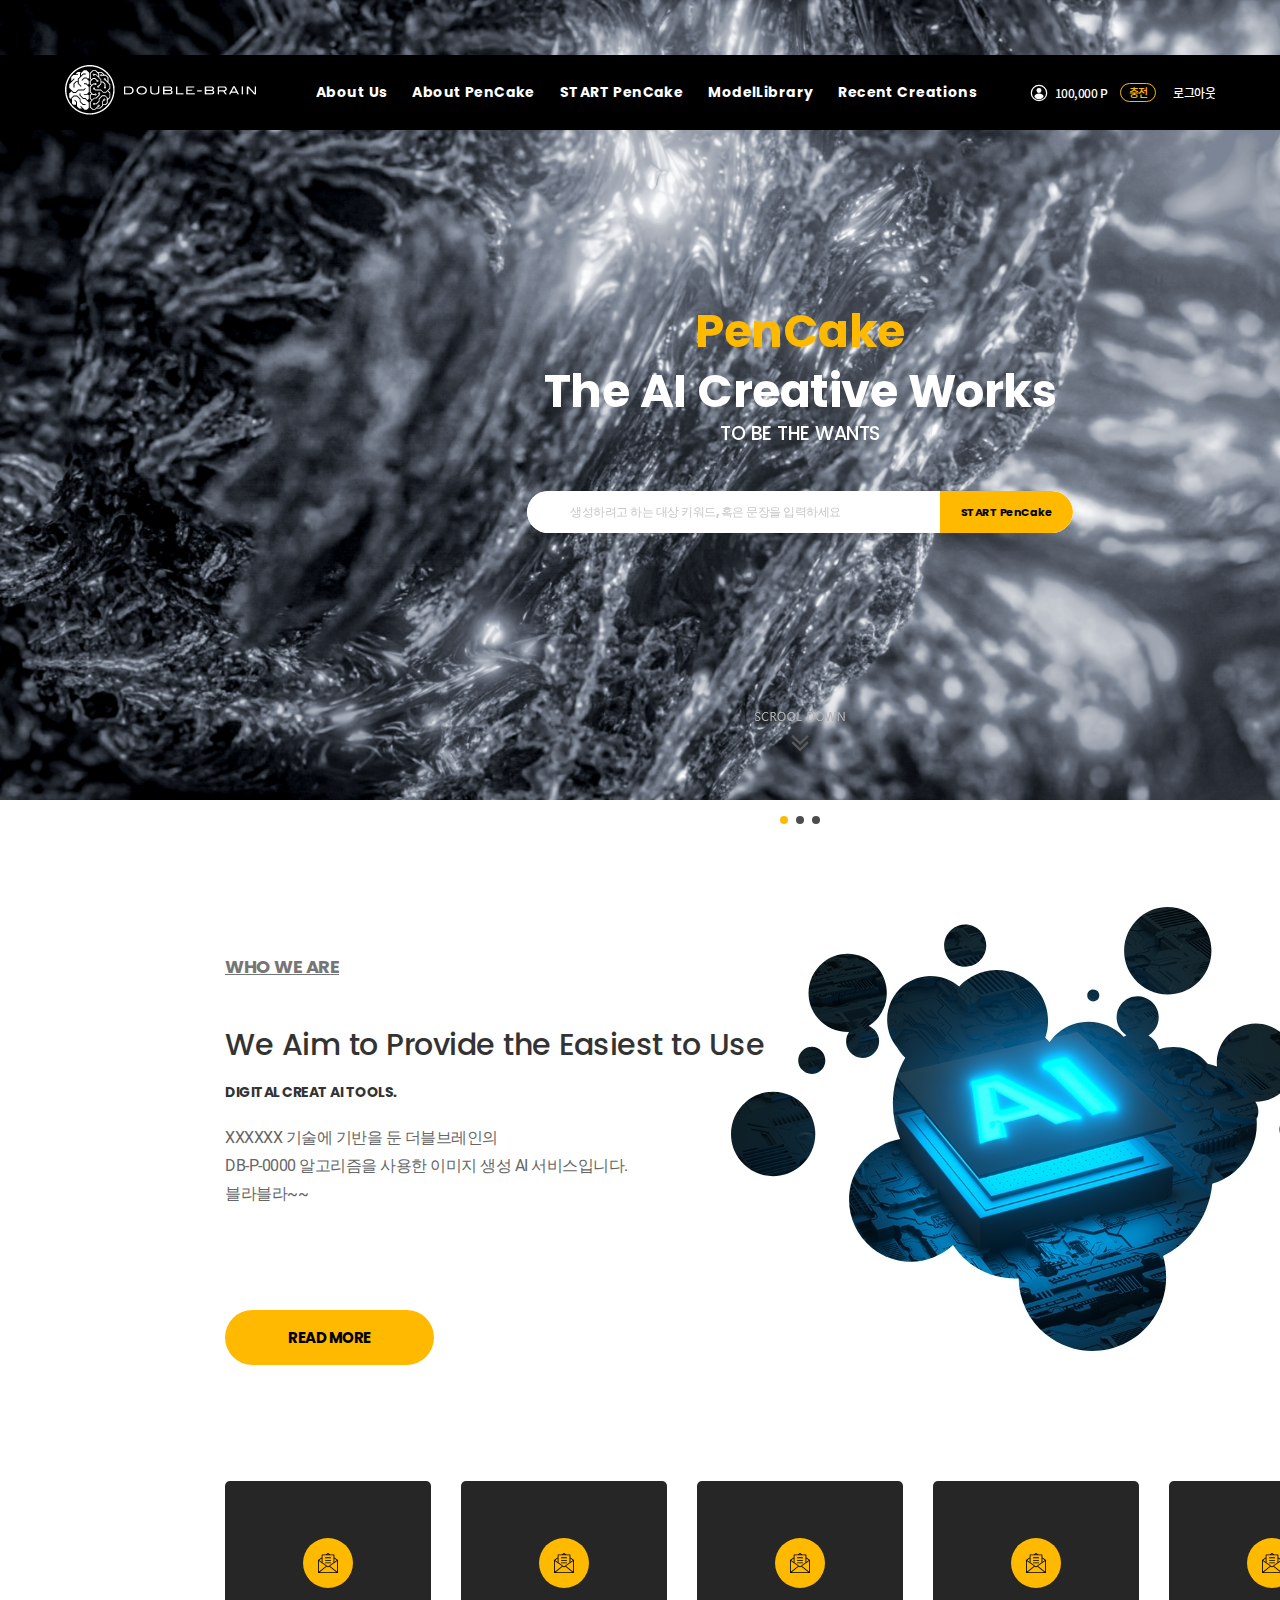
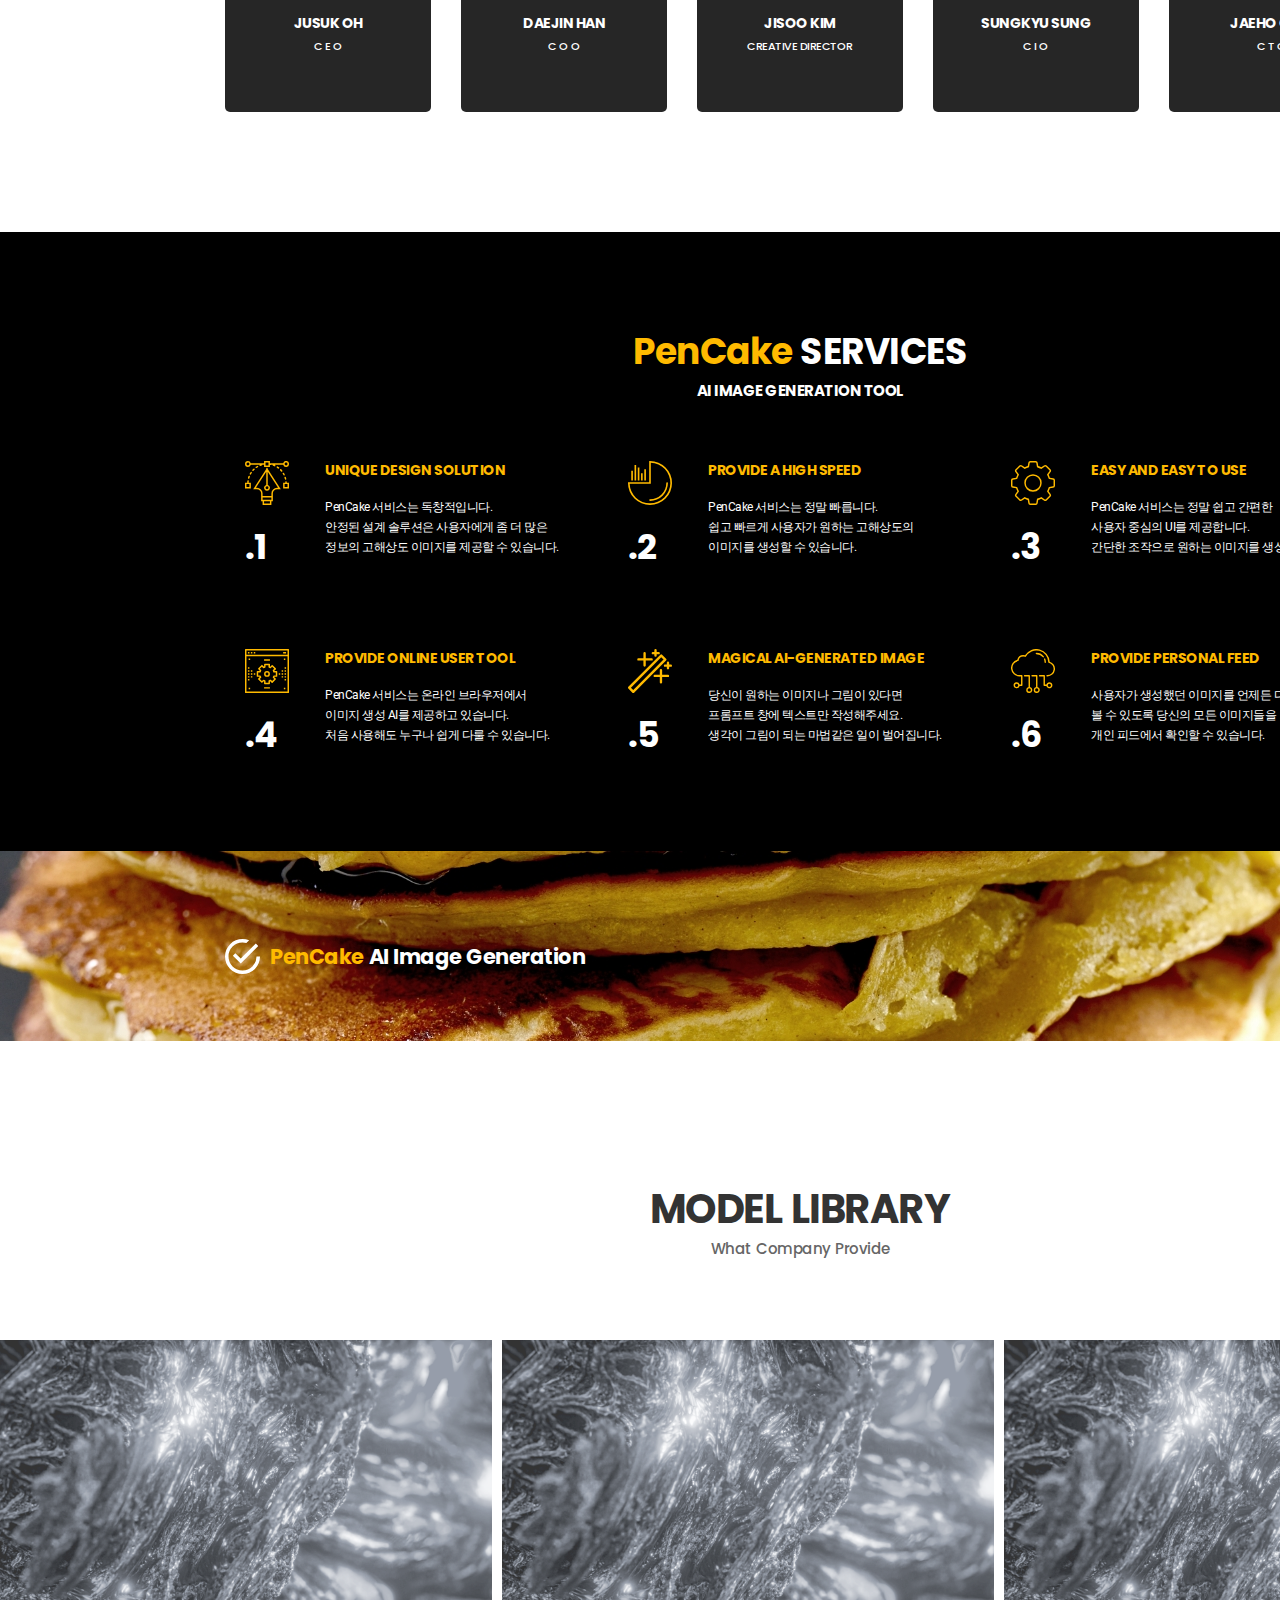
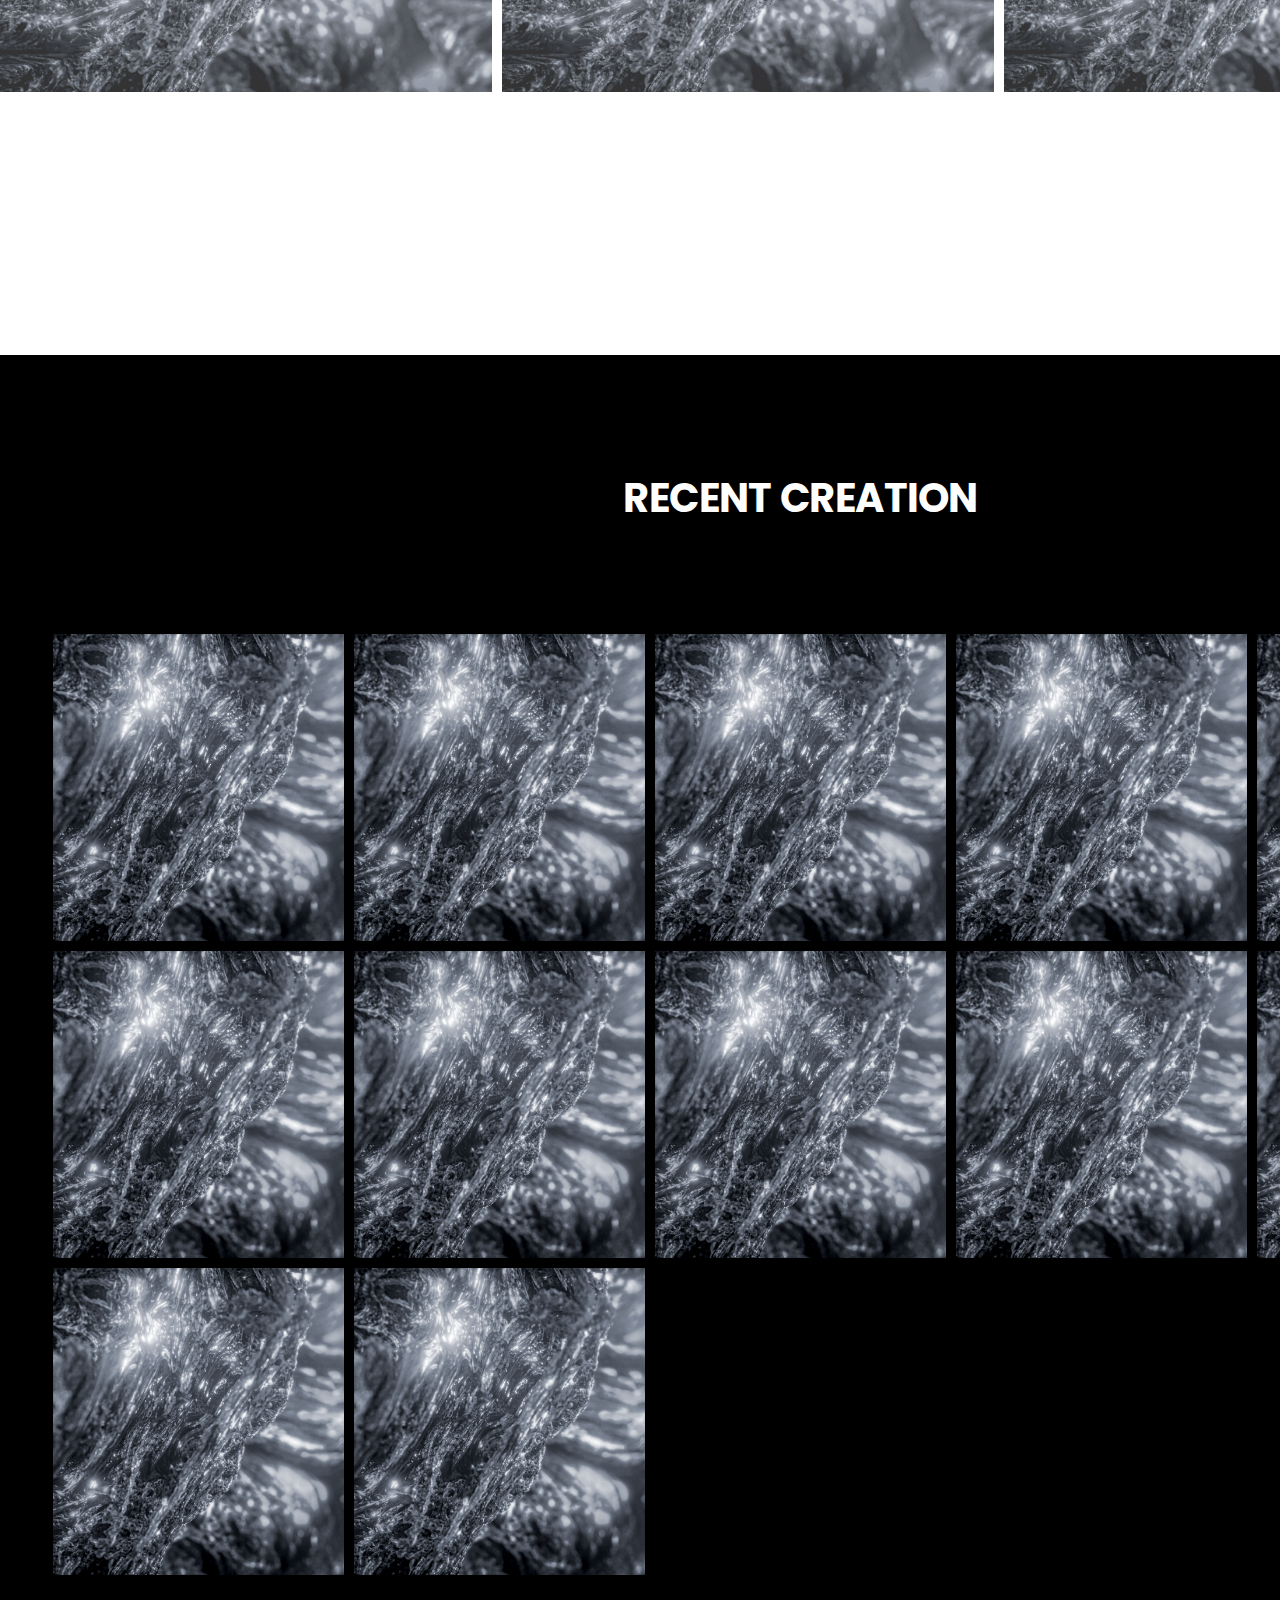
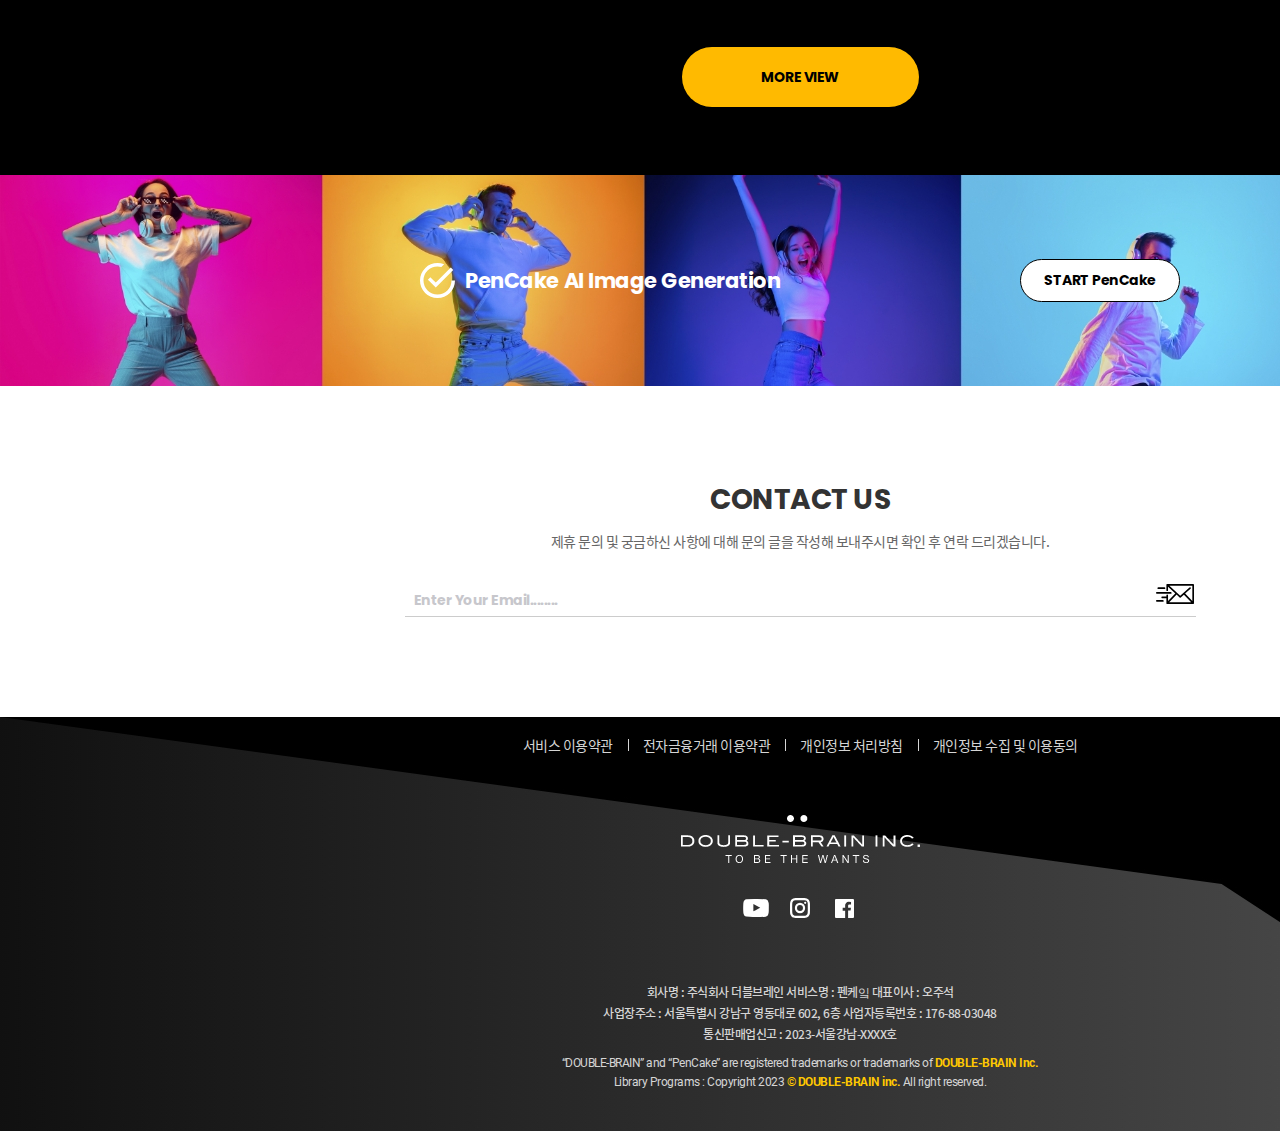
==== commit 9796c5d1: "151" ====
--- a/html/page/index.html
+++ b/html/page/index.html
@@ -25,7 +25,7 @@
             </h1>
             <div class="gnb-box">
                 <ul class="gnb-list">
-                    <li><a href="javascript:void(0)" class="on">About Us</a></li>
+                    <li><a href="javascript:void(0)">About Us</a></li>
                     <li><a href="javascript:void(0)">About PenCake</a></li>
                     <li><a href="javascript:void(0)">START PenCake</a></li>
                     <li><a href="javascript:void(0)">ModelLibrary</a></li>
--- a/assets/style/common.css
+++ b/assets/style/common.css
@@ -201,13 +201,15 @@
 
 .hidden{position:absolute;left:-20000px;}
 
-select {cursor:pointer;outline:none;background:url(../image/bg/bg-select.svg) no-repeat right center;background-size:25px 8px;appearance: none;-moz-appearance:none;-webkit-appearance: none;}
+select {cursor:pointer;outline:none;background:url(../image/bg/bg-select.svg) no-repeat right center;appearance: none;-moz-appearance:none;-webkit-appearance: none;position:relative;}
+select:before{content:"";width:2px;height:100%;overflow:hidden;display:block;background:#000;position:absolute;right:40px;top:0;}
 select::-ms-expand {display:none}
-
+/*
 input[type=checkbox]{outline:none;float:left;background:url(../image/bg/bg-chk-off.svg) no-repeat;background-size:24px 24px;border:0;width:24px;height:24px;overflow:hidden;appearance: none;-moz-appearance: none;-webkit-appearance: none;}
 input[type=checkbox]:checked{width:24px;height:24px;background:url(../image/bg/bg-chk-on.svg) no-repeat;background-size:24px 24px;}
 input[type=checkbox]::-ms-check{border:0;outline:none;appearance: none;-moz-appearance: none;-webkit-appearance: none;width:24px;height:24px;content:"";background:url(../image/bg/bg-chk-off.svg) no-repeat;background-size:24px 24px;}
 input[type=checkbox]:checked::-ms-check{color:transparent;background:url(../image/bg/bg-chk-on.svg) no-repeat;background-size:24px 24px;}
+*/
 
 input{outline:none;}
 button{cursor:pointer;outline:none;}
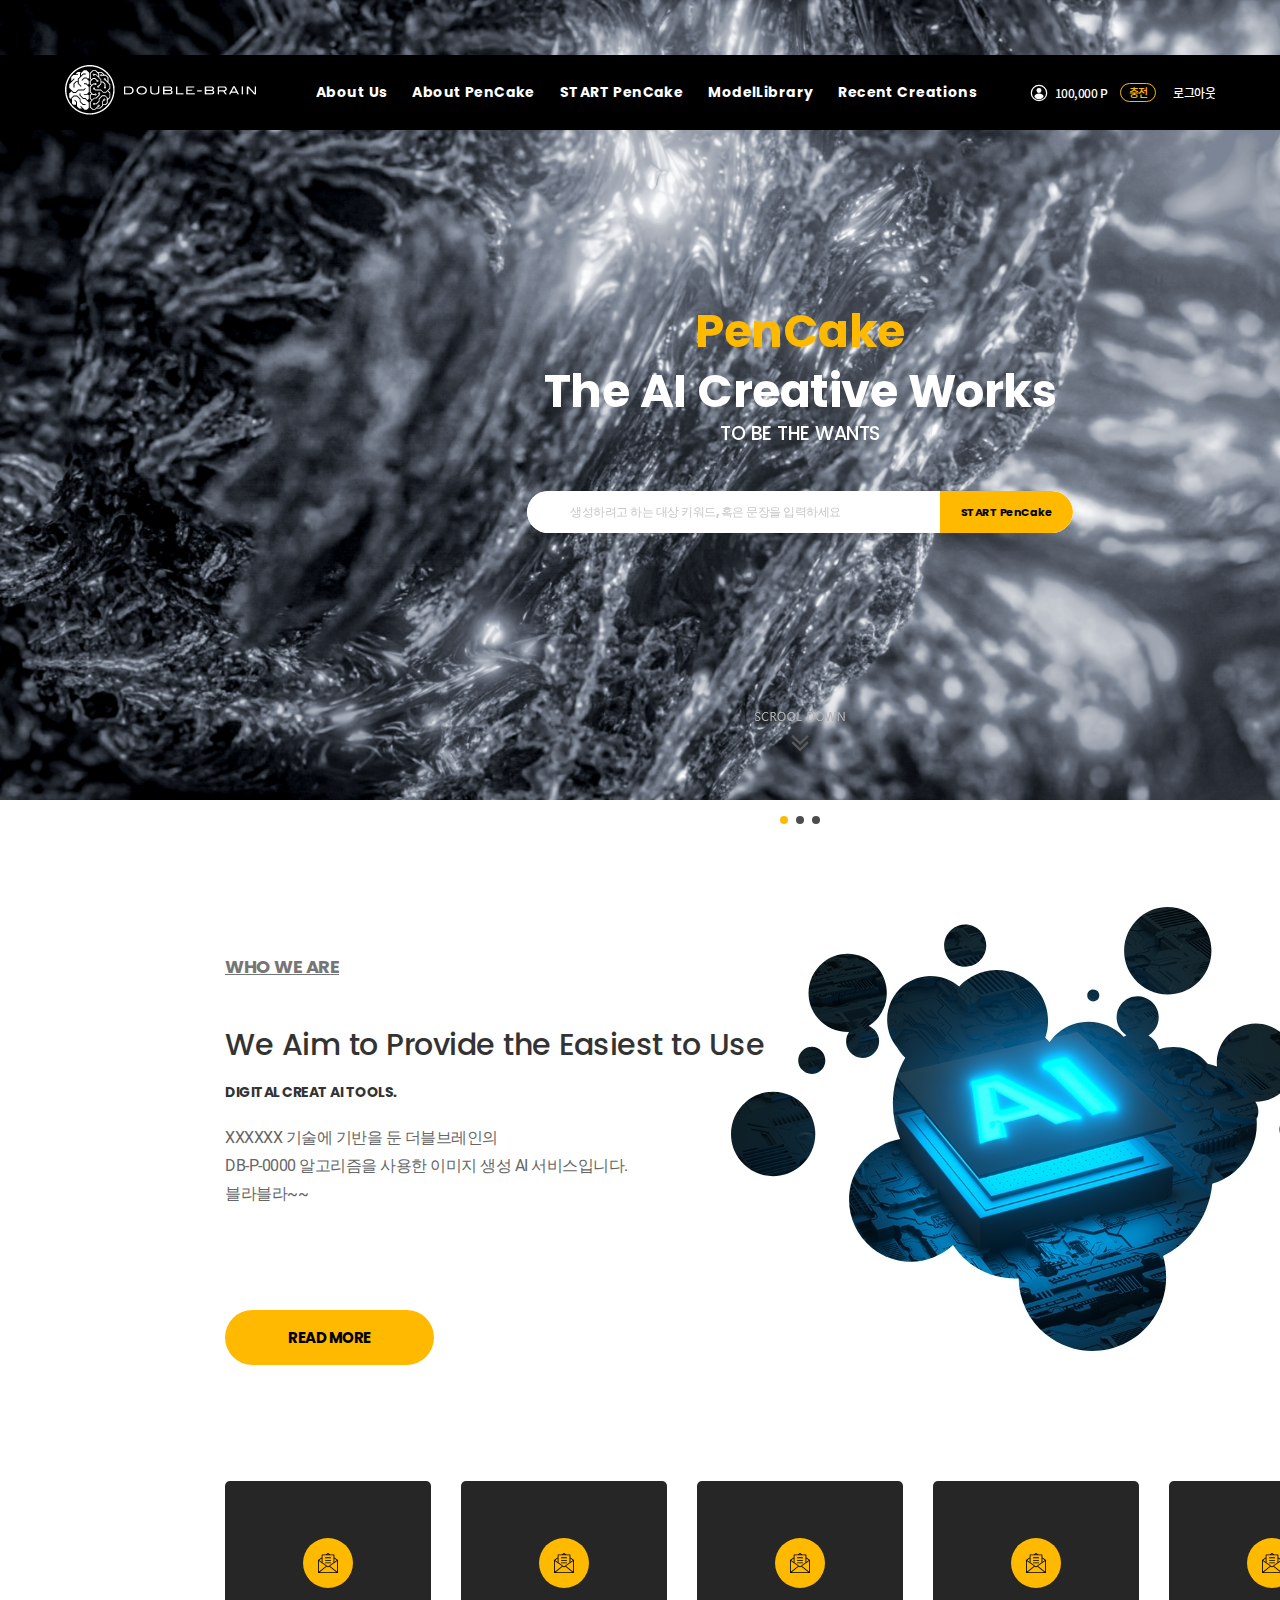
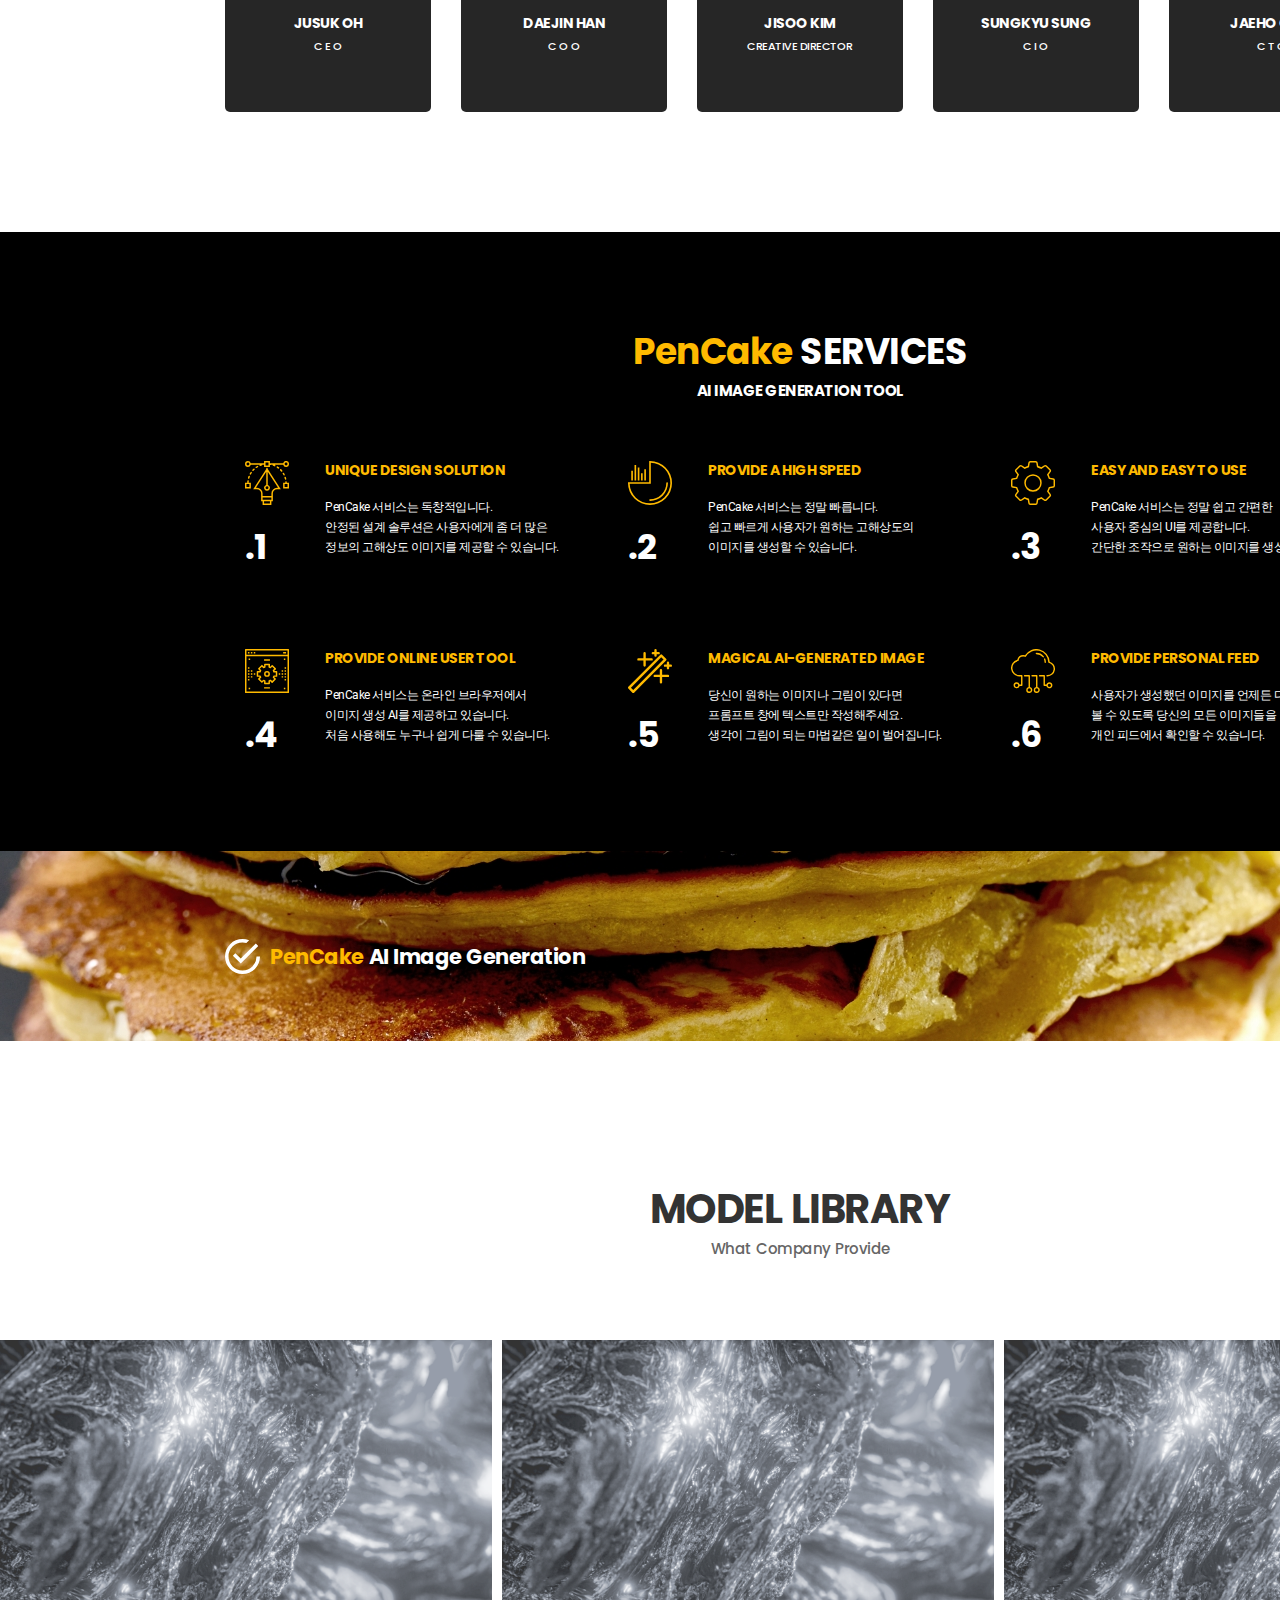
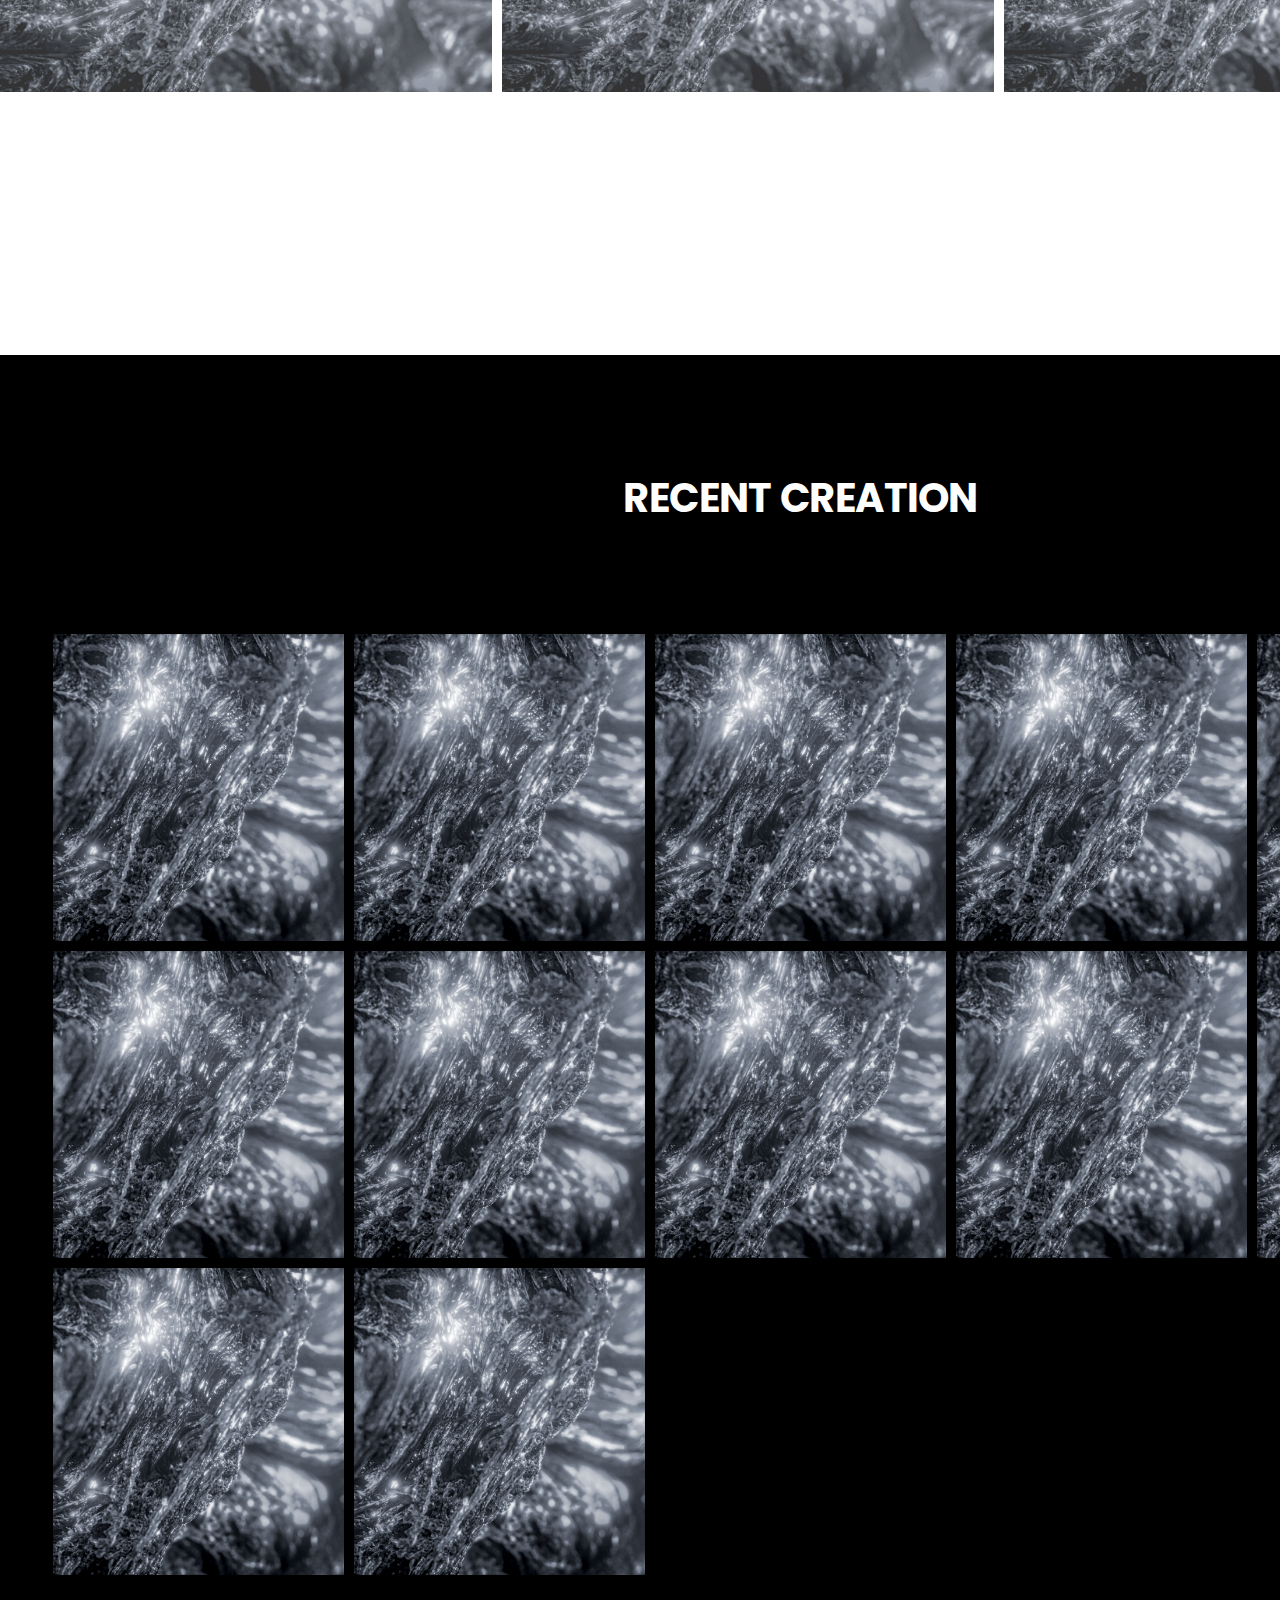
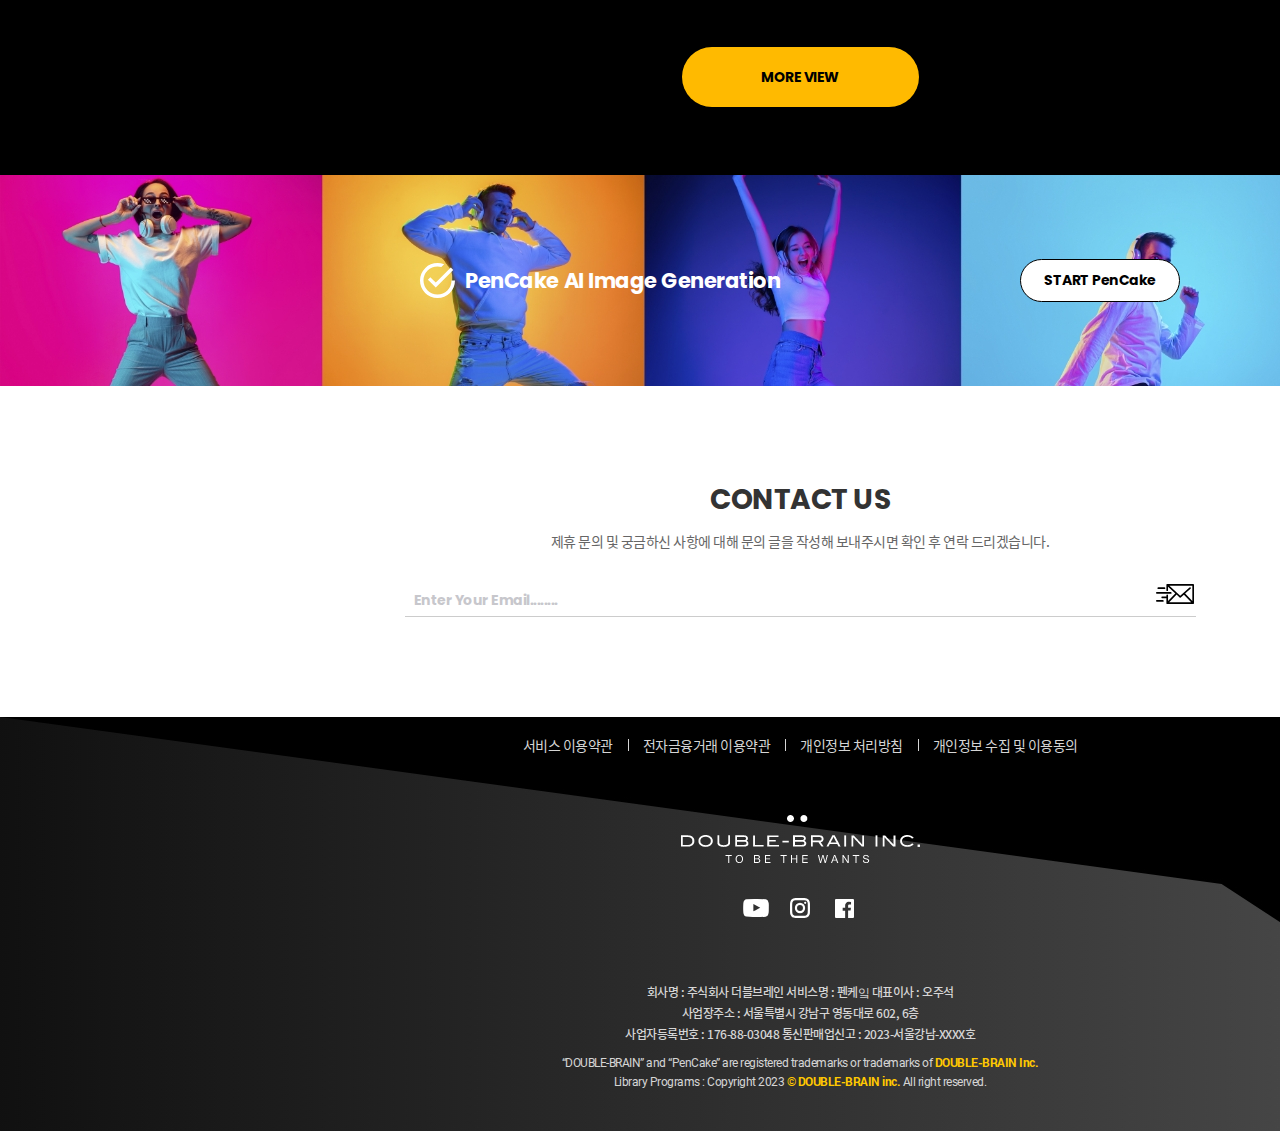
==== commit 725cea52: "ddd" ====
--- a/html/page/index.html
+++ b/html/page/index.html
@@ -408,6 +408,8 @@
                     <li>서비스명 : 펜케잌</li>
                     <li>대표이사 : 오주석</li>
                     <li>사업장주소 : 서울특별시 강남구 영동대로 602, 6층</li>
+                </ul>
+                <ul class="finfo-list">
                     <li>사업자등록번호 : 176-88-03048</li>
                     <li>통신판매업신고 : 2023-서울강남-XXXX호</li>
                 </ul>
